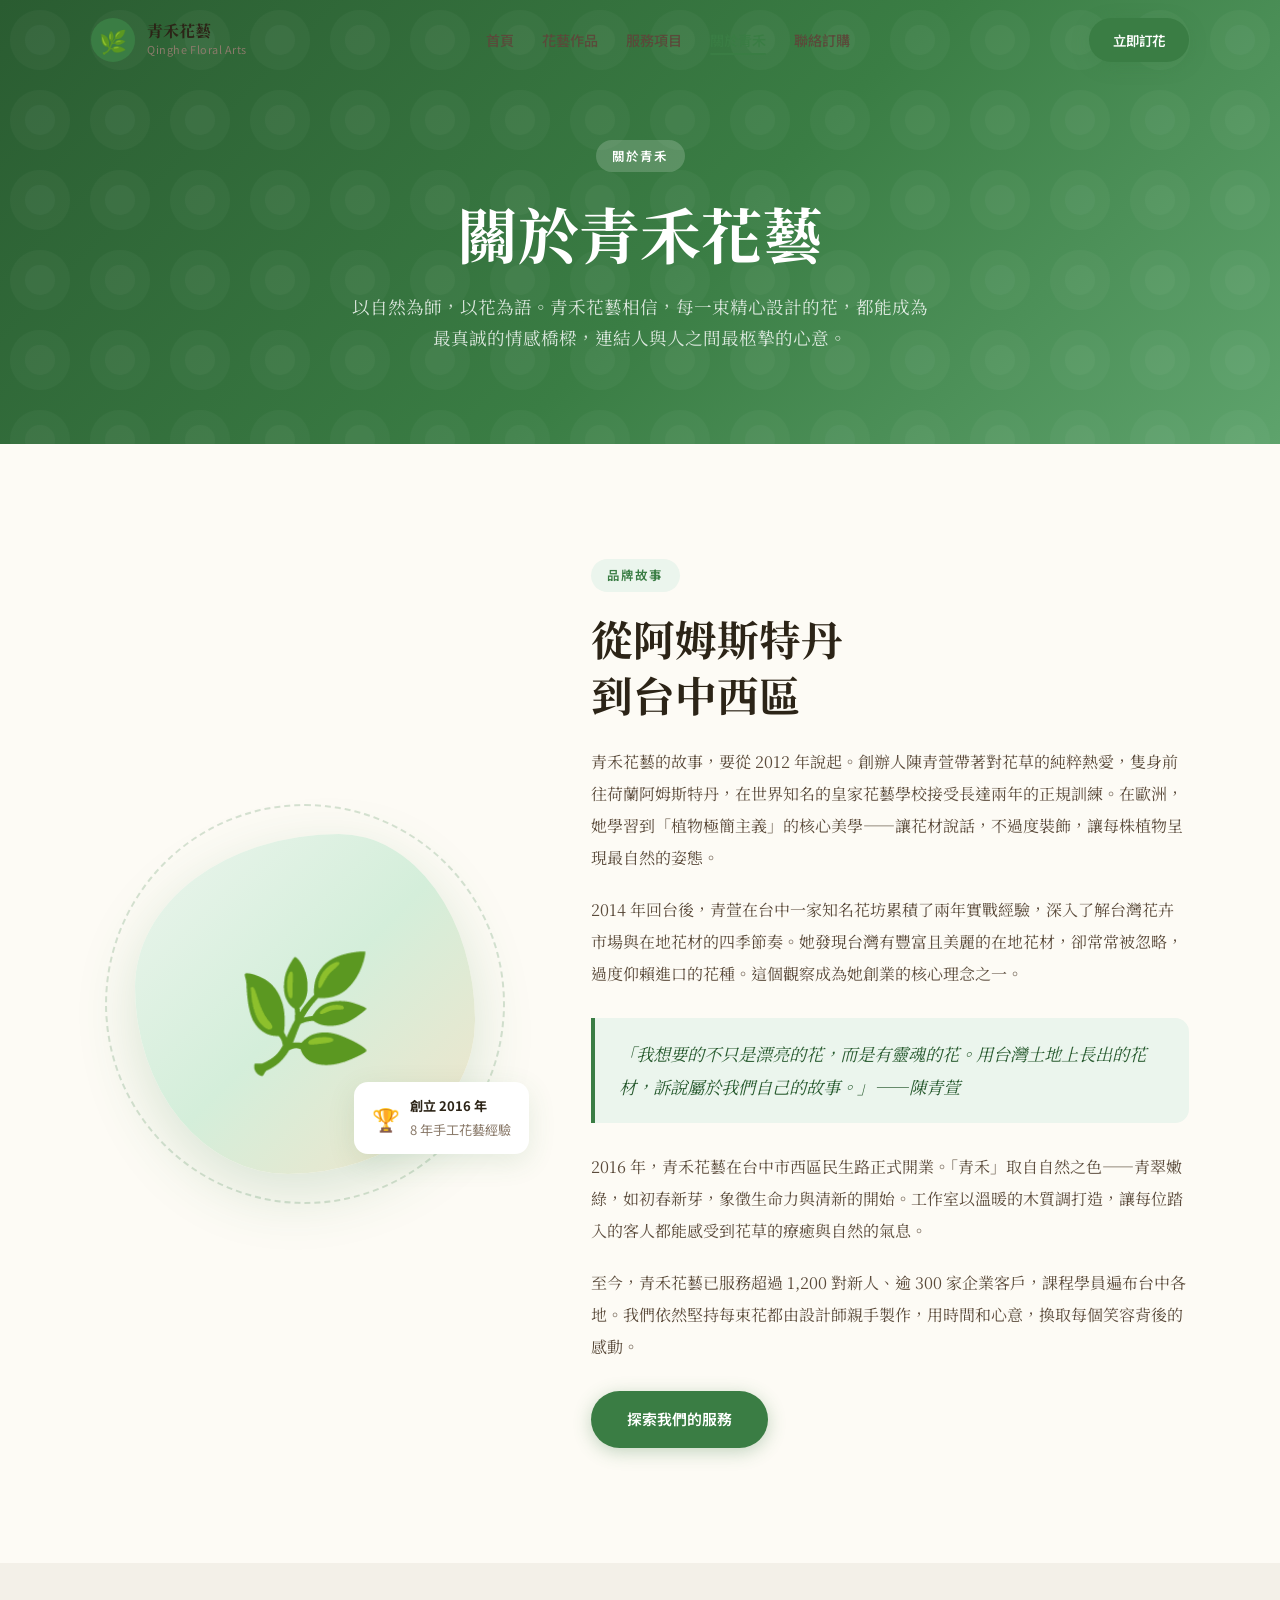
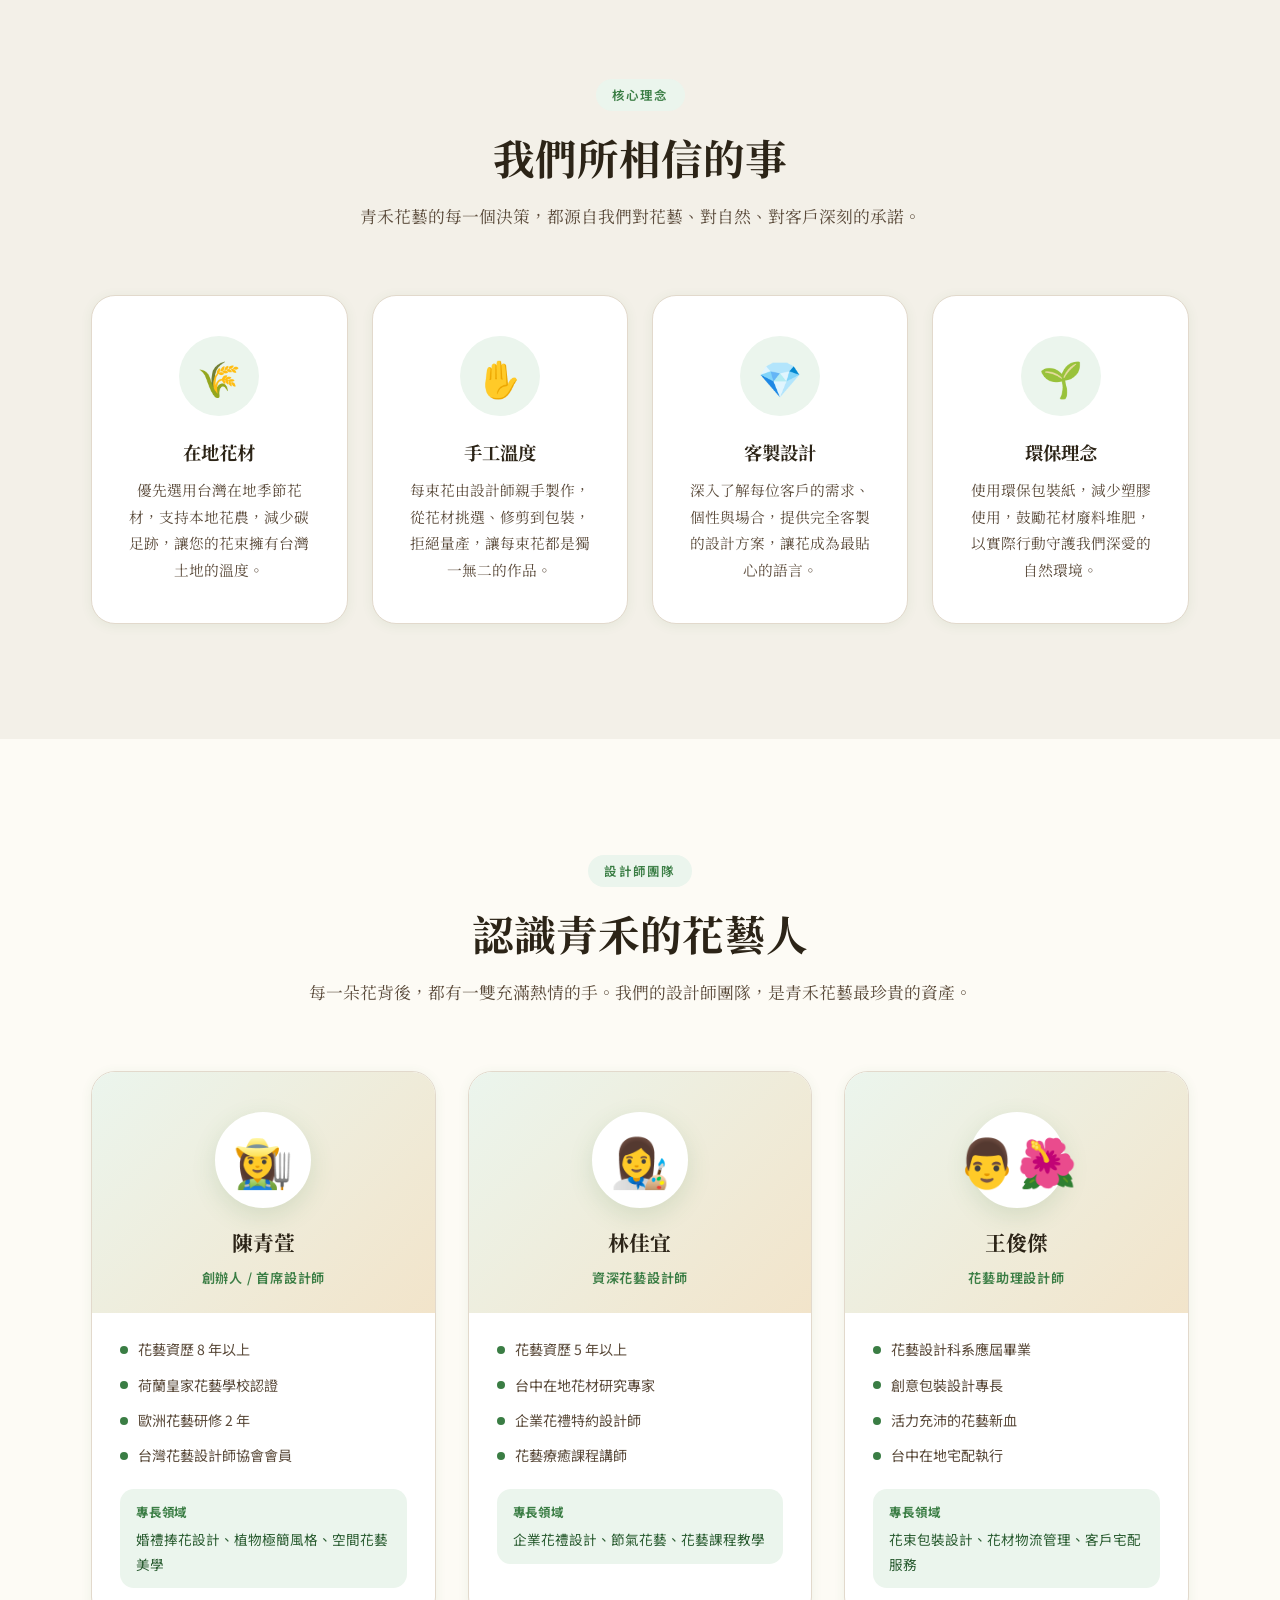
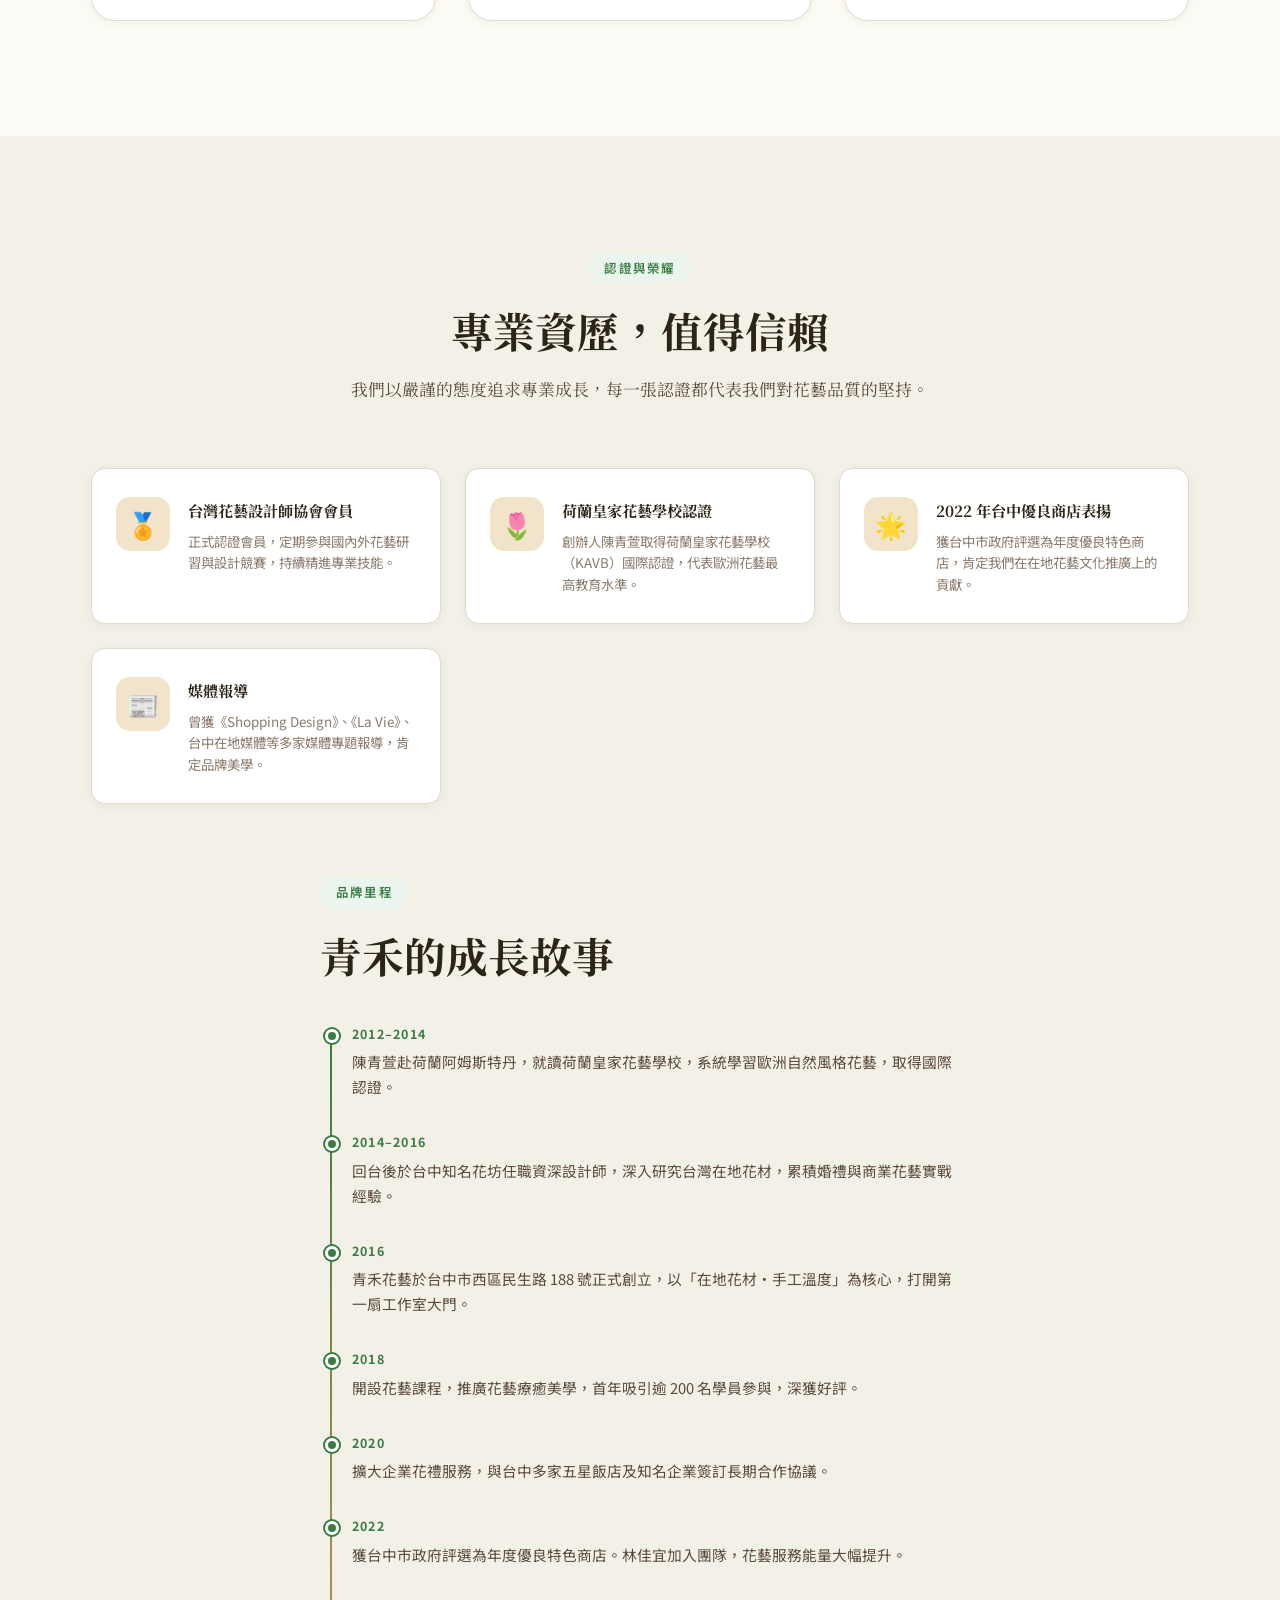
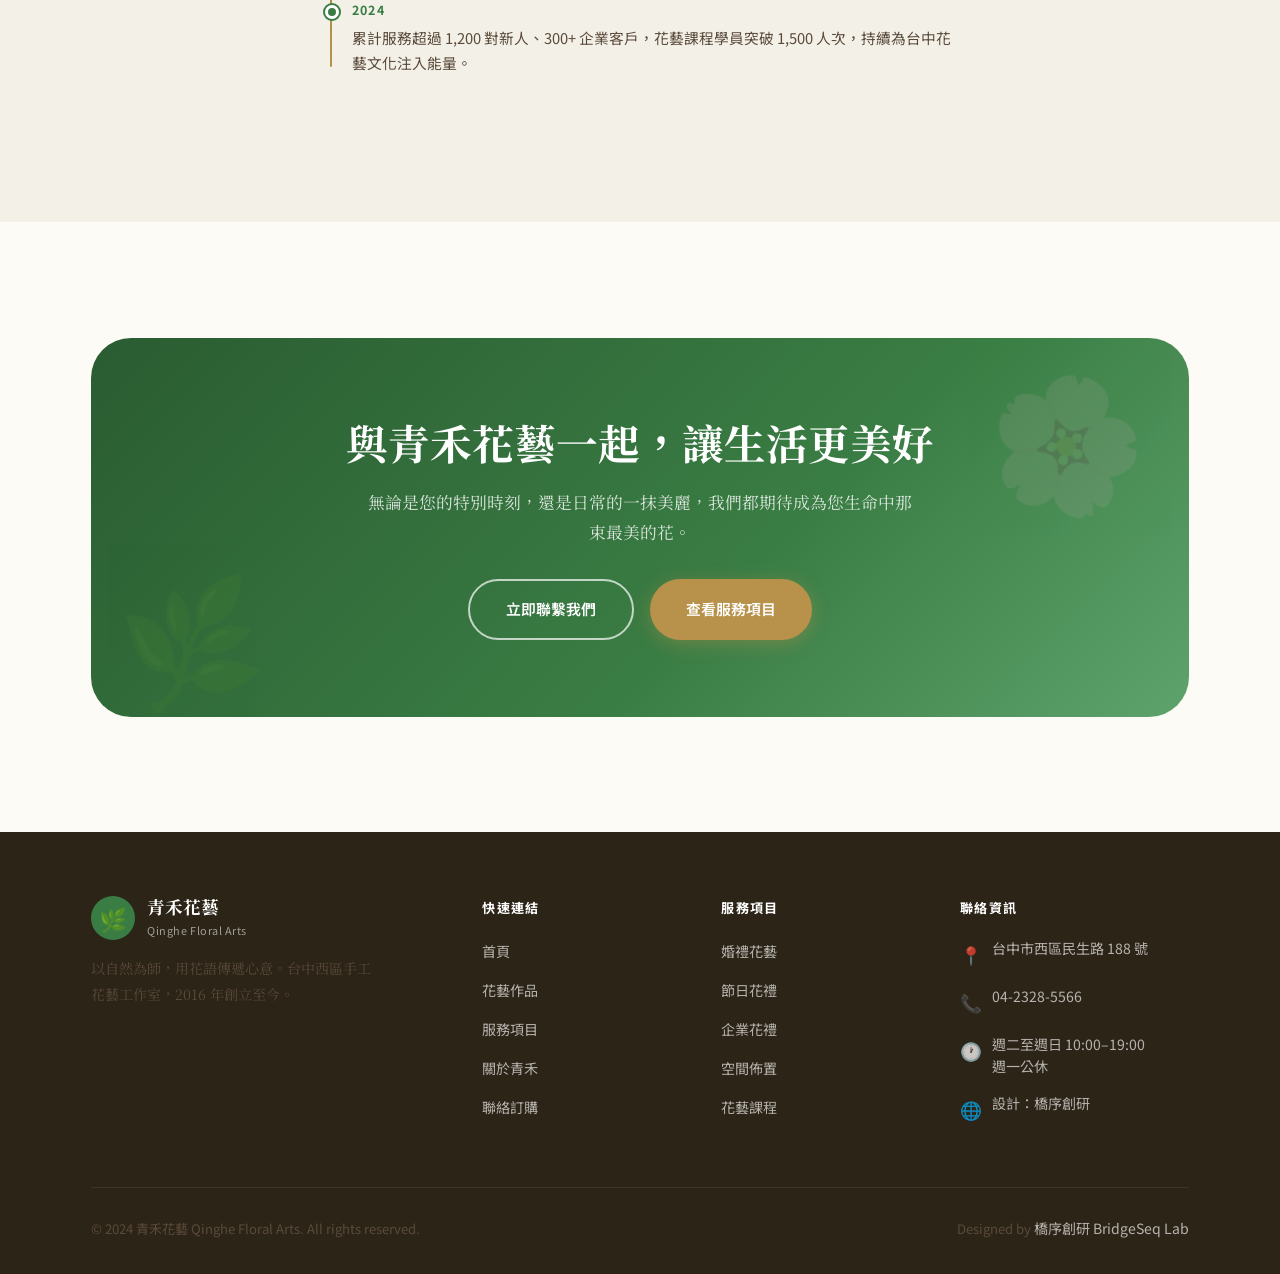
==== about.html @ bf38c992 "Add qinghe-florist website (9 files)" ====
<!DOCTYPE html>
<html lang="zh-TW">
<head>
<meta charset="UTF-8">
<meta name="viewport" content="width=device-width, initial-scale=1.0">
<title>關於青禾花藝 — 陳青萱創辦人・台中西區手工花藝工作室</title>
<meta name="description" content="青禾花藝由陳青萱於 2016 年創立，歐洲花藝訓練背景，以「植物極簡主義」為核心理念，用台灣在地花材手工打造每束獨特花藝。了解我們的品牌故事、設計師團隊與創作理念。">
<meta name="keywords" content="青禾花藝品牌故事,陳青萱花藝師,台中花藝工作室,手工花藝,植物極簡,台中花藝課程">
<meta property="og:title" content="關於青禾花藝 — 品牌故事與創作理念">
<meta property="og:description" content="青禾花藝 2016 年創立，歐洲花藝訓練背景，以在地花材打造自然療癒美學。">
<meta property="og:type" content="website">
<meta property="og:url" content="https://izzo24.github.io/qinghe-florist/about.html">
<link rel="canonical" href="https://izzo24.github.io/qinghe-florist/about.html">
<link rel="preconnect" href="https://fonts.googleapis.com">
<link rel="preconnect" href="https://fonts.gstatic.com" crossorigin>
<link href="https://fonts.googleapis.com/css2?family=Noto+Serif+TC:wght@400;700&family=Noto+Sans+TC:wght@400;500;600;700&display=swap" rel="stylesheet">
<link rel="stylesheet" href="css/style.css">
<script type="application/ld+json">
{
  "@context": "https://schema.org",
  "@type": "LocalBusiness",
  "name": "青禾花藝",
  "alternateName": "Qinghe Floral Arts",
  "description": "台中西區手工花藝工作室，專注婚禮花藝、節日花禮、企業花禮與花藝課程。",
  "url": "https://izzo24.github.io/qinghe-florist/",
  "telephone": "04-2328-5566",
  "foundingDate": "2016",
  "founder": {
    "@type": "Person",
    "name": "陳青萱",
    "jobTitle": "創辦人 / 首席設計師"
  },
  "address": {
    "@type": "PostalAddress",
    "streetAddress": "民生路 188 號",
    "addressLocality": "台中市西區",
    "addressCountry": "TW"
  },
  "openingHours": "Tu-Su 10:00-19:00",
  "image": "https://izzo24.github.io/qinghe-florist/og-image.jpg"
}
</script>
<style>
/* —— About page styles —— */

/* Brand Story */
.story-section {
  background: var(--cream);
}
.story-layout {
  display: grid;
  grid-template-columns: 1fr 1.4fr;
  gap: 72px;
  align-items: center;
}
.story-visual {
  display: flex;
  align-items: center;
  justify-content: center;
  position: relative;
}
.story-blob {
  width: 340px;
  height: 340px;
  background: linear-gradient(135deg, var(--primary-pale) 0%, #d4eeda 50%, var(--gold-light) 100%);
  border-radius: 60% 40% 55% 45% / 45% 55% 45% 55%;
  display: flex;
  align-items: center;
  justify-content: center;
  font-size: 7rem;
  animation: morphBlob 8s ease-in-out infinite;
  position: relative;
  z-index: 1;
  box-shadow: 0 20px 60px rgba(58, 125, 68, 0.18);
}
@keyframes morphBlob {
  0%, 100% { border-radius: 60% 40% 55% 45% / 45% 55% 45% 55%; }
  25% { border-radius: 45% 55% 40% 60% / 55% 45% 55% 45%; }
  50% { border-radius: 55% 45% 60% 40% / 40% 60% 40% 60%; }
  75% { border-radius: 40% 60% 45% 55% / 60% 40% 60% 40%; }
}
.story-deco-ring {
  position: absolute;
  width: 400px;
  height: 400px;
  border-radius: 50%;
  border: 2px dashed rgba(58,125,68,0.2);
  animation: rotateSlow 20s linear infinite;
}
@keyframes rotateSlow {
  from { transform: rotate(0deg); }
  to { transform: rotate(360deg); }
}
.story-badge {
  position: absolute;
  bottom: 20px;
  right: -10px;
  background: white;
  border-radius: var(--radius);
  padding: 12px 18px;
  box-shadow: var(--shadow-md);
  display: flex;
  align-items: center;
  gap: 10px;
  z-index: 2;
}
.story-badge-icon { font-size: 1.4rem; }
.story-badge-text { font-size: 0.82rem; font-family: 'Noto Sans TC', sans-serif; }
.story-badge-label { font-weight: 700; color: var(--text); display: block; }
.story-badge-sub { color: var(--text-light); }

.story-text h2 { margin-bottom: 24px; }
.story-text p {
  margin-bottom: 20px;
  font-size: 1rem;
  line-height: 2;
  color: var(--text-mid);
}
.story-highlight {
  background: var(--primary-pale);
  border-left: 4px solid var(--primary);
  border-radius: 0 var(--radius) var(--radius) 0;
  padding: 20px 24px;
  margin: 28px 0;
  font-style: italic;
  font-size: 1.08rem;
  color: var(--primary-dark);
  font-family: 'Noto Serif TC', serif;
  line-height: 1.9;
}

/* Values */
.values-section { background: var(--bg-alt); }
.value-card {
  background: white;
  border-radius: var(--radius-lg);
  padding: 40px 32px;
  box-shadow: var(--shadow-sm);
  border: 1px solid var(--border);
  text-align: center;
  transition: var(--transition);
}
.value-card:hover {
  transform: translateY(-8px);
  box-shadow: var(--shadow-lg);
}
.value-icon {
  width: 80px; height: 80px;
  border-radius: 50%;
  background: var(--primary-pale);
  display: flex; align-items: center; justify-content: center;
  font-size: 2.2rem;
  margin: 0 auto 24px;
  transition: var(--transition);
}
.value-card:hover .value-icon { background: var(--primary); transform: scale(1.1) rotate(-8deg); }
.value-card h3 { margin-bottom: 12px; font-size: 1.15rem; }
.value-card p { font-size: 0.92rem; line-height: 1.8; }

/* Team */
.team-section { background: var(--cream); }
.team-grid {
  display: grid;
  grid-template-columns: repeat(auto-fit, minmax(280px, 1fr));
  gap: 32px;
}
.team-card {
  background: white;
  border-radius: var(--radius-lg);
  overflow: hidden;
  box-shadow: var(--shadow-sm);
  border: 1px solid var(--border);
  transition: var(--transition);
}
.team-card:hover { transform: translateY(-8px); box-shadow: var(--shadow-lg); }
.team-card-header {
  padding: 40px 32px 24px;
  text-align: center;
  background: linear-gradient(135deg, var(--primary-pale) 0%, var(--gold-light) 100%);
  position: relative;
}
.team-avatar {
  width: 96px; height: 96px;
  border-radius: 50%;
  background: white;
  display: flex; align-items: center; justify-content: center;
  font-size: 3rem;
  margin: 0 auto 16px;
  box-shadow: 0 8px 24px rgba(58,125,68,0.15);
  border: 4px solid white;
}
.team-name {
  font-size: 1.3rem;
  font-weight: 700;
  color: var(--text);
  margin-bottom: 4px;
  font-family: 'Noto Serif TC', serif;
}
.team-title {
  font-size: 0.82rem;
  color: var(--primary);
  font-weight: 600;
  letter-spacing: 0.06em;
  font-family: 'Noto Sans TC', sans-serif;
}
.team-card-body { padding: 24px 28px 32px; }
.team-stat-list {
  display: flex;
  flex-direction: column;
  gap: 10px;
  margin-bottom: 20px;
}
.team-stat {
  display: flex;
  align-items: center;
  gap: 10px;
  font-size: 0.88rem;
  color: var(--text-mid);
  font-family: 'Noto Sans TC', sans-serif;
}
.team-stat-dot {
  width: 8px; height: 8px;
  border-radius: 50%;
  background: var(--primary);
  flex-shrink: 0;
}
.team-specialty {
  background: var(--primary-pale);
  border-radius: var(--radius);
  padding: 12px 16px;
  font-size: 0.85rem;
  color: var(--primary-dark);
  font-family: 'Noto Sans TC', sans-serif;
}
.team-specialty strong { display: block; margin-bottom: 4px; color: var(--primary); font-size: 0.78rem; letter-spacing: 0.06em; }

/* Certifications */
.cert-section { background: var(--bg-alt); }
.cert-grid {
  display: grid;
  grid-template-columns: repeat(auto-fit, minmax(260px, 1fr));
  gap: 24px;
}
.cert-card {
  background: white;
  border-radius: var(--radius);
  padding: 28px 24px;
  display: flex;
  gap: 18px;
  align-items: flex-start;
  box-shadow: var(--shadow-sm);
  border: 1px solid var(--border);
  transition: var(--transition);
}
.cert-card:hover { transform: translateY(-4px); box-shadow: var(--shadow-md); border-color: var(--primary); }
.cert-icon {
  width: 54px; height: 54px;
  border-radius: var(--radius);
  background: var(--gold-light);
  display: flex; align-items: center; justify-content: center;
  font-size: 1.6rem;
  flex-shrink: 0;
}
.cert-title { font-weight: 700; font-size: 0.95rem; color: var(--text); margin-bottom: 6px; }
.cert-desc { font-size: 0.84rem; color: var(--text-light); font-family: 'Noto Sans TC', sans-serif; line-height: 1.6; }

/* Timeline */
.timeline { position: relative; padding-left: 32px; }
.timeline::before {
  content: '';
  position: absolute;
  left: 10px; top: 8px; bottom: 8px;
  width: 2px;
  background: linear-gradient(to bottom, var(--primary), var(--gold));
  border-radius: 2px;
}
.timeline-item {
  position: relative;
  margin-bottom: 32px;
}
.timeline-dot {
  position: absolute;
  left: -27px; top: 6px;
  width: 14px; height: 14px;
  border-radius: 50%;
  background: var(--primary);
  border: 3px solid white;
  box-shadow: 0 0 0 2px var(--primary);
}
.timeline-year {
  font-size: 0.78rem;
  font-weight: 700;
  color: var(--primary);
  letter-spacing: 0.1em;
  font-family: 'Noto Sans TC', sans-serif;
  margin-bottom: 4px;
}
.timeline-text {
  font-size: 0.92rem;
  color: var(--text-mid);
  font-family: 'Noto Sans TC', sans-serif;
  line-height: 1.7;
}

@media (max-width: 900px) {
  .story-layout { grid-template-columns: 1fr; gap: 48px; }
  .story-visual { margin-bottom: 0; }
  .story-blob { width: 260px; height: 260px; font-size: 5.5rem; }
  .story-deco-ring { width: 310px; height: 310px; }
}
</style>
</head>
<body>

<!-- Page Loader -->
<div class="page-loader">
  <div class="loader-flower">🌸</div>
  <div class="loader-text">載入中</div>
</div>

<!-- Navigation -->
<nav class="site-nav">
  <div class="container">
    <div class="nav-inner">
      <a href="index.html" class="nav-logo">
        <div class="nav-logo-icon">🌿</div>
        <div class="nav-logo-text">
          <span class="nav-logo-name">青禾花藝</span>
          <span class="nav-logo-sub">Qinghe Floral Arts</span>
        </div>
      </a>
      <ul class="nav-links">
        <li><a href="index.html" class="nav-link">首頁</a></li>
        <li><a href="products.html" class="nav-link">花藝作品</a></li>
        <li><a href="services.html" class="nav-link">服務項目</a></li>
        <li><a href="about.html" class="nav-link active">關於青禾</a></li>
        <li><a href="contact.html" class="nav-link">聯絡訂購</a></li>
      </ul>
      <a href="contact.html" class="btn btn-primary nav-cta">立即訂花</a>
      <button class="nav-hamburger" aria-label="開啟選單"><span></span><span></span><span></span></button>
    </div>
  </div>
</nav>

<!-- Mobile Nav -->
<nav class="nav-mobile">
  <button class="nav-mobile-close">✕</button>
  <a href="index.html" class="nav-link">首頁</a>
  <a href="products.html" class="nav-link">花藝作品</a>
  <a href="services.html" class="nav-link">服務項目</a>
  <a href="about.html" class="nav-link active">關於青禾</a>
  <a href="contact.html" class="nav-link">聯絡訂購</a>
  <a href="contact.html" class="btn btn-primary">立即訂花</a>
</nav>

<!-- Page Hero -->
<section class="page-hero">
  <div class="container">
    <div class="page-hero-content reveal">
      <div class="eyebrow">關於青禾</div>
      <h1>關於青禾花藝</h1>
      <p>以自然為師，以花為語。青禾花藝相信，每一束精心設計的花，都能成為最真誠的情感橋樑，連結人與人之間最柩摯的心意。</p>
    </div>
  </div>
</section>

<!-- Brand Story -->
<section class="story-section">
  <div class="container">
    <div class="story-layout">
      <div class="story-visual reveal">
        <div class="story-deco-ring"></div>
        <div class="story-blob">🌿</div>
        <div class="story-badge">
          <div class="story-badge-icon">🏆</div>
          <div class="story-badge-text">
            <span class="story-badge-label">創立 2016 年</span>
            <span class="story-badge-sub">8 年手工花藝經驗</span>
          </div>
        </div>
      </div>
      <div class="story-text reveal reveal-delay-1">
        <div class="eyebrow">品牌故事</div>
        <h2>從阿姆斯特丹<br>到台中西區</h2>
        <p>青禾花藝的故事，要從 2012 年說起。創辦人陳青萱帶著對花草的純粹熱愛，隻身前往荷蘭阿姆斯特丹，在世界知名的皇家花藝學校接受長達兩年的正規訓練。在歐洲，她學習到「植物極簡主義」的核心美學——讓花材說話，不過度裝飾，讓每株植物呈現最自然的姿態。</p>
        <p>2014 年回台後，青萱在台中一家知名花坊累積了兩年實戰經驗，深入了解台灣花卉市場與在地花材的四季節奏。她發現台灣有豐富且美麗的在地花材，卻常常被忽略，過度仰賴進口的花種。這個觀察成為她創業的核心理念之一。</p>
        <div class="story-highlight">「我想要的不只是漂亮的花，而是有靈魂的花。用台灣土地上長出的花材，訴說屬於我們自己的故事。」——陳青萱</div>
        <p>2016 年，青禾花藝在台中市西區民生路正式開業。「青禾」取自自然之色——青翠嫩綠，如初春新芽，象徵生命力與清新的開始。工作室以溫暖的木質調打造，讓每位踏入的客人都能感受到花草的療癒與自然的氣息。</p>
        <p>至今，青禾花藝已服務超過 1,200 對新人、逾 300 家企業客戶，課程學員遍布台中各地。我們依然堅持每束花都由設計師親手製作，用時間和心意，換取每個笑容背後的感動。</p>
        <div style="margin-top:28px;">
          <a href="services.html" class="btn btn-primary">探索我們的服務</a>
        </div>
      </div>
    </div>
  </div>
</section>

<!-- Values -->
<section class="values-section">
  <div class="container">
    <div class="section-heading reveal">
      <div class="eyebrow">核心理念</div>
      <h2>我們所相信的事</h2>
      <p>青禾花藝的每一個決策，都源自我們對花藝、對自然、對客戶深刻的承諾。</p>
    </div>
    <div class="grid-4">
      <div class="value-card reveal">
        <div class="value-icon">🌾</div>
        <h3>在地花材</h3>
        <p>優先選用台灣在地季節花材，支持本地花農，減少碳足跡，讓您的花束擁有台灣土地的溫度。</p>
      </div>
      <div class="value-card reveal reveal-delay-1">
        <div class="value-icon">✋</div>
        <h3>手工溫度</h3>
        <p>每束花由設計師親手製作，從花材挑選、修剪到包裝，拒絕量產，讓每束花都是獨一無二的作品。</p>
      </div>
      <div class="value-card reveal reveal-delay-2">
        <div class="value-icon">💎</div>
        <h3>客製設計</h3>
        <p>深入了解每位客戶的需求、個性與場合，提供完全客製的設計方案，讓花成為最貼心的語言。</p>
      </div>
      <div class="value-card reveal reveal-delay-3">
        <div class="value-icon">🌱</div>
        <h3>環保理念</h3>
        <p>使用環保包裝紙，減少塑膠使用，鼓勵花材廢料堆肥，以實際行動守護我們深愛的自然環境。</p>
      </div>
    </div>
  </div>
</section>

<!-- Team -->
<section class="team-section">
  <div class="container">
    <div class="section-heading reveal">
      <div class="eyebrow">設計師團隊</div>
      <h2>認識青禾的花藝人</h2>
      <p>每一朵花背後，都有一雙充滿熱情的手。我們的設計師團隊，是青禾花藝最珍貴的資產。</p>
    </div>
    <div class="team-grid">
      <div class="team-card reveal">
        <div class="team-card-header">
          <div class="team-avatar">👩‍🌾</div>
          <div class="team-name">陳青萱</div>
          <div class="team-title">創辦人 / 首席設計師</div>
        </div>
        <div class="team-card-body">
          <div class="team-stat-list">
            <div class="team-stat"><div class="team-stat-dot"></div><span>花藝資歷 8 年以上</span></div>
            <div class="team-stat"><div class="team-stat-dot"></div><span>荷蘭皇家花藝學校認證</span></div>
            <div class="team-stat"><div class="team-stat-dot"></div><span>歐洲花藝研修 2 年</span></div>
            <div class="team-stat"><div class="team-stat-dot"></div><span>台灣花藝設計師協會會員</span></div>
          </div>
          <div class="team-specialty">
            <strong>專長領域</strong>
            婚禮捧花設計、植物極簡風格、空間花藝美學
          </div>
        </div>
      </div>
      <div class="team-card reveal reveal-delay-1">
        <div class="team-card-header">
          <div class="team-avatar">👩‍🎨</div>
          <div class="team-name">林佳宜</div>
          <div class="team-title">資深花藝設計師</div>
        </div>
        <div class="team-card-body">
          <div class="team-stat-list">
            <div class="team-stat"><div class="team-stat-dot"></div><span>花藝資歷 5 年以上</span></div>
            <div class="team-stat"><div class="team-stat-dot"></div><span>台中在地花材研究專家</span></div>
            <div class="team-stat"><div class="team-stat-dot"></div><span>企業花禮特約設計師</span></div>
            <div class="team-stat"><div class="team-stat-dot"></div><span>花藝療癒課程講師</span></div>
          </div>
          <div class="team-specialty">
            <strong>專長領域</strong>
            企業花禮設計、節氣花藝、花藝課程教學
          </div>
        </div>
      </div>
      <div class="team-card reveal reveal-delay-2">
        <div class="team-card-header">
          <div class="team-avatar">👨‍🌺</div>
          <div class="team-name">王俊傑</div>
          <div class="team-title">花藝助理設計師</div>
        </div>
        <div class="team-card-body">
          <div class="team-stat-list">
            <div class="team-stat"><div class="team-stat-dot"></div><span>花藝設計科系應屆畢業</span></div>
            <div class="team-stat"><div class="team-stat-dot"></div><span>創意包裝設計專長</span></div>
            <div class="team-stat"><div class="team-stat-dot"></div><span>活力充沛的花藝新血</span></div>
            <div class="team-stat"><div class="team-stat-dot"></div><span>台中在地宅配執行</span></div>
          </div>
          <div class="team-specialty">
            <strong>專長領域</strong>
            花束包裝設計、花材物流管理、客戶宅配服務
          </div>
        </div>
      </div>
    </div>
  </div>
</section>

<!-- Certifications & Timeline -->
<section class="cert-section">
  <div class="container">
    <div class="section-heading reveal">
      <div class="eyebrow">認證與榮耀</div>
      <h2>專業資歷，值得信賴</h2>
      <p>我們以嚴謹的態度追求專業成長，每一張認證都代表我們對花藝品質的堅持。</p>
    </div>

    <div class="cert-grid" style="margin-bottom: 72px;">
      <div class="cert-card reveal">
        <div class="cert-icon">🏅</div>
        <div>
          <div class="cert-title">台灣花藝設計師協會會員</div>
          <div class="cert-desc">正式認證會員，定期參與國內外花藝研習與設計競賽，持續精進專業技能。</div>
        </div>
      </div>
      <div class="cert-card reveal reveal-delay-1">
        <div class="cert-icon">🌷</div>
        <div>
          <div class="cert-title">荷蘭皇家花藝學校認證</div>
          <div class="cert-desc">創辦人陳青萱取得荷蘭皇家花藝學校（KAVB）國際認證，代表歐洲花藝最高教育水準。</div>
        </div>
      </div>
      <div class="cert-card reveal reveal-delay-2">
        <div class="cert-icon">🌟</div>
        <div>
          <div class="cert-title">2022 年台中優良商店表揚</div>
          <div class="cert-desc">獲台中市政府評選為年度優良特色商店，肯定我們在在地花藝文化推廣上的貢獻。</div>
        </div>
      </div>
      <div class="cert-card reveal reveal-delay-3">
        <div class="cert-icon">📰</div>
        <div>
          <div class="cert-title">媒體報導</div>
          <div class="cert-desc">曾獲《Shopping Design》、《La Vie》、台中在地媒體等多家媒體專題報導，肯定品牌美學。</div>
        </div>
      </div>
    </div>

    <!-- Timeline -->
    <div style="max-width: 640px; margin: 0 auto;">
      <div class="section-heading reveal" style="margin-bottom: 40px; text-align: left; max-width: none;">
        <div class="eyebrow">品牌里程</div>
        <h2>青禾的成長故事</h2>
      </div>
      <div class="timeline reveal">
        <div class="timeline-item">
          <div class="timeline-dot"></div>
          <div class="timeline-year">2012–2014</div>
          <div class="timeline-text">陳青萱赴荷蘭阿姆斯特丹，就讀荷蘭皇家花藝學校，系統學習歐洲自然風格花藝，取得國際認證。</div>
        </div>
        <div class="timeline-item">
          <div class="timeline-dot"></div>
          <div class="timeline-year">2014–2016</div>
          <div class="timeline-text">回台後於台中知名花坊任職資深設計師，深入研究台灣在地花材，累積婚禮與商業花藝實戰經驗。</div>
        </div>
        <div class="timeline-item">
          <div class="timeline-dot"></div>
          <div class="timeline-year">2016</div>
          <div class="timeline-text">青禾花藝於台中市西區民生路 188 號正式創立，以「在地花材・手工溫度」為核心，打開第一扇工作室大門。</div>
        </div>
        <div class="timeline-item">
          <div class="timeline-dot"></div>
          <div class="timeline-year">2018</div>
          <div class="timeline-text">開設花藝課程，推廣花藝療癒美學，首年吸引逾 200 名學員參與，深獲好評。</div>
        </div>
        <div class="timeline-item">
          <div class="timeline-dot"></div>
          <div class="timeline-year">2020</div>
          <div class="timeline-text">擴大企業花禮服務，與台中多家五星飯店及知名企業簽訂長期合作協議。</div>
        </div>
        <div class="timeline-item">
          <div class="timeline-dot"></div>
          <div class="timeline-year">2022</div>
          <div class="timeline-text">獲台中市政府評選為年度優良特色商店。林佳宜加入團隊，花藝服務能量大幅提升。</div>
        </div>
        <div class="timeline-item">
          <div class="timeline-dot"></div>
          <div class="timeline-year">2024</div>
          <div class="timeline-text">累計服務超過 1,200 對新人、300+ 企業客戶，花藝課程學員突破 1,500 人次，持續為台中花藝文化注入能量。</div>
        </div>
      </div>
    </div>
  </div>
</section>

<!-- CTA Banner -->
<section style="padding: clamp(72px, 9vw, 130px) 0; background: var(--cream);">
  <div class="container">
    <div class="cta-banner reveal">
      <h2>與青禾花藝一起，讓生活更美好</h2>
      <p>無論是您的特別時刻，還是日常的一抹美麗，我們都期待成為您生命中那束最美的花。</p>
      <div class="cta-actions">
        <a href="contact.html" class="btn btn-outline-white">立即聯繫我們</a>
        <a href="services.html" class="btn btn-primary" style="background:var(--gold);box-shadow:0 4px 18px rgba(184,146,74,0.4);">查看服務項目</a>
      </div>
    </div>
  </div>
</section>

<!-- Footer -->
<footer class="site-footer">
  <div class="container">
    <div class="footer-grid">
      <div class="footer-brand">
        <div class="nav-logo" style="margin-bottom: 16px;">
          <div class="nav-logo-icon">🌿</div>
          <div class="nav-logo-text">
            <span class="nav-logo-name">青禾花藝</span>
            <span class="nav-logo-sub">Qinghe Floral Arts</span>
          </div>
        </div>
        <p>以自然為師，用花語傳遞心意。台中西區手工花藝工作室，2016 年創立至今。</p>
      </div>
      <div>
        <div class="footer-heading">快速連結</div>
        <ul class="footer-links">
          <li><a href="index.html" class="footer-link">首頁</a></li>
          <li><a href="products.html" class="footer-link">花藝作品</a></li>
          <li><a href="services.html" class="footer-link">服務項目</a></li>
          <li><a href="about.html" class="footer-link">關於青禾</a></li>
          <li><a href="contact.html" class="footer-link">聯絡訂購</a></li>
        </ul>
      </div>
      <div>
        <div class="footer-heading">服務項目</div>
        <ul class="footer-links">
          <li><a href="services.html" class="footer-link">婚禮花藝</a></li>
          <li><a href="services.html" class="footer-link">節日花禮</a></li>
          <li><a href="services.html" class="footer-link">企業花禮</a></li>
          <li><a href="services.html" class="footer-link">空間佈置</a></li>
          <li><a href="services.html" class="footer-link">花藝課程</a></li>
        </ul>
      </div>
      <div>
        <div class="footer-heading">聯絡資訊</div>
        <div class="footer-contact-item"><div class="footer-contact-icon">📍</div><div class="footer-contact-text">台中市西區民生路 188 號</div></div>
        <div class="footer-contact-item"><div class="footer-contact-icon">📞</div><div class="footer-contact-text">04-2328-5566</div></div>
        <div class="footer-contact-item"><div class="footer-contact-icon">🕐</div><div class="footer-contact-text">週二至週日 10:00–19:00<br>週一公休</div></div>
        <div class="footer-contact-item"><div class="footer-contact-icon">🌐</div><div class="footer-contact-text"><a href="https://bridgeseqlab.com" class="footer-link" target="_blank" rel="noopener">設計：橋序創研</a></div></div>
      </div>
    </div>
    <div class="footer-bottom">
      <p>© 2024 青禾花藝 Qinghe Floral Arts. All rights reserved.</p>
      <p>Designed by <a href="https://bridgeseqlab.com" class="footer-link" target="_blank" rel="noopener">橋序創研 BridgeSeq Lab</a></p>
    </div>
  </div>
</footer>

<button class="back-to-top" id="back-to-top" aria-label="回到頂部">↑</button>
<script src="js/main.js"></script>
</body>
</html>
---- css/style.css ----
/* ===================================================
   青禾花藝 — Global Stylesheet
   =================================================== */

:root {
  --primary: #3A7D44;
  --primary-light: #5EA36C;
  --primary-pale: #EBF5ED;
  --primary-dark: #2A5C31;
  --rose: #C4848E;
  --rose-light: #D4A4AC;
  --rose-pale: #F9ECEE;
  --gold: #B8924A;
  --gold-light: #F2E4CA;
  --cream: #FDFBF5;
  --bg: #FAFAF3;
  --bg-alt: #F3F0E8;
  --text: #2C2417;
  --text-mid: #5A4A3A;
  --text-light: #8A7A6A;
  --border: #E2D9CC;
  --shadow-sm: 0 2px 12px rgba(58, 125, 68, 0.08);
  --shadow-md: 0 8px 28px rgba(58, 125, 68, 0.12);
  --shadow-lg: 0 24px 64px rgba(58, 125, 68, 0.15);
  --radius: 14px;
  --radius-lg: 24px;
  --radius-xl: 40px;
  --transition: 0.35s cubic-bezier(0.4, 0, 0.2, 1);
}

*, *::before, *::after { box-sizing: border-box; margin: 0; padding: 0; }
html { scroll-behavior: smooth; font-size: 16px; }
body {
  font-family: 'Noto Serif TC', 'Noto Sans TC', Georgia, serif;
  background: var(--bg);
  color: var(--text);
  line-height: 1.8;
  overflow-x: hidden;
}
img { max-width: 100%; height: auto; display: block; }
a { text-decoration: none; color: inherit; }
ul { list-style: none; }
button { cursor: pointer; border: none; background: none; font: inherit; }

/* —— Typography —— */
h1, h2, h3, h4 { line-height: 1.35; font-weight: 700; font-family: 'Noto Serif TC', Georgia, serif; }
h1 { font-size: clamp(2.2rem, 5.5vw, 3.8rem); }
h2 { font-size: clamp(1.6rem, 3.5vw, 2.6rem); }
h3 { font-size: clamp(1.1rem, 2.5vw, 1.5rem); }
p { color: var(--text-mid); }

.eyebrow {
  display: inline-block;
  font-size: 0.78rem;
  font-weight: 600;
  letter-spacing: 0.18em;
  text-transform: uppercase;
  color: var(--primary);
  background: var(--primary-pale);
  padding: 5px 16px;
  border-radius: 999px;
  margin-bottom: 18px;
  font-family: 'Noto Sans TC', sans-serif;
}

/* —— Layout —— */
.container { max-width: 1200px; margin: 0 auto; padding: 0 clamp(18px, 4vw, 52px); }
section { padding: clamp(72px, 9vw, 130px) 0; }

/* —— Buttons —— */
.btn {
  display: inline-flex;
  align-items: center;
  gap: 10px;
  padding: 15px 36px;
  border-radius: 999px;
  font-size: 0.93rem;
  font-weight: 600;
  transition: var(--transition);
  font-family: 'Noto Sans TC', sans-serif;
}
.btn-primary {
  background: var(--primary);
  color: #fff;
  box-shadow: 0 4px 18px rgba(58, 125, 68, 0.3);
}
.btn-primary:hover {
  background: var(--primary-light);
  transform: translateY(-3px);
  box-shadow: 0 10px 28px rgba(58, 125, 68, 0.4);
}
.btn-secondary {
  background: transparent;
  color: var(--primary);
  border: 2px solid var(--primary);
}
.btn-secondary:hover {
  background: var(--primary-pale);
  transform: translateY(-3px);
}
.btn-rose {
  background: var(--rose);
  color: #fff;
  box-shadow: 0 4px 18px rgba(196, 132, 142, 0.3);
}
.btn-rose:hover {
  background: var(--rose-light);
  transform: translateY(-3px);
  box-shadow: 0 10px 28px rgba(196, 132, 142, 0.4);
}
.btn-outline-white {
  background: transparent;
  color: #fff;
  border: 2px solid rgba(255,255,255,0.7);
}
.btn-outline-white:hover {
  background: rgba(255,255,255,0.15);
  transform: translateY(-3px);
}

/* —— Navigation —— */
.site-nav {
  position: fixed;
  top: 0; left: 0; right: 0;
  z-index: 1000;
  padding: 18px 0;
  transition: var(--transition);
}
.site-nav.scrolled {
  background: rgba(253, 251, 245, 0.96);
  backdrop-filter: blur(20px);
  -webkit-backdrop-filter: blur(20px);
  box-shadow: 0 1px 28px rgba(58, 125, 68, 0.1);
  padding: 12px 0;
}
.nav-inner {
  display: flex;
  align-items: center;
  justify-content: space-between;
  gap: 24px;
}
.nav-logo {
  display: flex;
  align-items: center;
  gap: 12px;
  flex-shrink: 0;
}
.nav-logo-icon {
  width: 44px; height: 44px;
  background: var(--primary);
  border-radius: 50%;
  display: flex; align-items: center; justify-content: center;
  font-size: 1.4rem;
  transition: var(--transition);
}
.nav-logo-icon:hover { transform: rotate(-10deg) scale(1.08); }
.nav-logo-text { display: flex; flex-direction: column; }
.nav-logo-name { font-size: 1rem; font-weight: 700; color: var(--text); line-height: 1.2; font-family: 'Noto Serif TC', serif; }
.nav-logo-sub { font-size: 0.68rem; color: var(--text-light); letter-spacing: 0.05em; font-family: 'Noto Sans TC', sans-serif; }

.nav-links { display: flex; align-items: center; gap: 28px; }
.nav-link {
  font-size: 0.88rem;
  font-weight: 500;
  color: var(--text-mid);
  position: relative;
  transition: color var(--transition);
  font-family: 'Noto Sans TC', sans-serif;
}
.nav-link::after {
  content: '';
  position: absolute;
  bottom: -5px; left: 0; right: 0;
  height: 2px;
  background: var(--primary);
  border-radius: 999px;
  transform: scaleX(0);
  transition: transform var(--transition);
  transform-origin: left;
}
.nav-link:hover { color: var(--primary); }
.nav-link:hover::after, .nav-link.active::after { transform: scaleX(1); }
.nav-link.active { color: var(--primary); }
.nav-cta { padding: 10px 24px; font-size: 0.84rem; }

.nav-hamburger { display: none; flex-direction: column; gap: 5px; padding: 8px; cursor: pointer; }
.nav-hamburger span { display: block; width: 24px; height: 2px; background: var(--text); border-radius: 2px; transition: var(--transition); }
.nav-mobile {
  display: none;
  position: fixed; top: 0; left: 0; right: 0; bottom: 0;
  background: var(--cream);
  z-index: 999;
  flex-direction: column; align-items: center; justify-content: center;
  gap: 36px;
  padding: 24px;
}
.nav-mobile.open { display: flex; }
.nav-mobile .nav-link { font-size: 1.5rem; }
.nav-mobile-close {
  position: absolute; top: 24px; right: 24px;
  font-size: 1.5rem; color: var(--text); background: none; border: none; cursor: pointer;
}

/* —— Page Hero —— */
.page-hero {
  padding: 140px 0 90px;
  background: linear-gradient(135deg, var(--primary-dark) 0%, var(--primary) 55%, var(--primary-light) 100%);
  color: white;
  text-align: center;
  position: relative;
  overflow: hidden;
}
.page-hero::before {
  content: '';
  position: absolute; inset: 0;
  background: url("data:image/svg+xml,%3Csvg width='80' height='80' viewBox='0 0 80 80' xmlns='http://www.w3.org/2000/svg'%3E%3Cg fill='none'%3E%3Ccircle cx='40' cy='40' r='30' fill='%23ffffff' fill-opacity='0.03'/%3E%3Ccircle cx='40' cy='40' r='15' fill='%23ffffff' fill-opacity='0.03'/%3E%3C/g%3E%3C/svg%3E");
}
.page-hero-content { position: relative; z-index: 1; }
.page-hero h1 { color: white; margin-bottom: 16px; }
.page-hero p { color: rgba(255,255,255,0.82); font-size: 1.1rem; max-width: 580px; margin: 0 auto; }
.page-hero .eyebrow { background: rgba(255,255,255,0.18); color: white; margin-bottom: 20px; }

/* —— Section Heading —— */
.section-heading { text-align: center; max-width: 680px; margin: 0 auto 64px; }
.section-heading h2 { margin-bottom: 16px; color: var(--text); }
.section-heading p { font-size: 1.05rem; color: var(--text-mid); }

/* —— Cards —— */
.card {
  background: white;
  border-radius: var(--radius-lg);
  padding: 36px;
  box-shadow: var(--shadow-sm);
  border: 1px solid var(--border);
  transition: var(--transition);
}
.card:hover {
  transform: translateY(-8px);
  box-shadow: var(--shadow-lg);
}

/* —— Grid —— */
.grid-3 { display: grid; grid-template-columns: repeat(auto-fit, minmax(280px, 1fr)); gap: 28px; }
.grid-2 { display: grid; grid-template-columns: repeat(auto-fit, minmax(340px, 1fr)); gap: 32px; }
.grid-4 { display: grid; grid-template-columns: repeat(auto-fit, minmax(240px, 1fr)); gap: 24px; }

/* —— Icon Box —— */
.icon-box {
  width: 64px; height: 64px;
  background: var(--primary-pale);
  border-radius: var(--radius);
  display: flex; align-items: center; justify-content: center;
  margin-bottom: 22px;
  font-size: 1.8rem;
  transition: var(--transition);
}
.card:hover .icon-box { background: var(--primary); transform: scale(1.08); }

/* —— Petal Decoration —— */
.petal-deco {
  position: absolute;
  border-radius: 50% 0 50% 0;
  opacity: 0.12;
  animation: floatPetal 6s ease-in-out infinite;
}
@keyframes floatPetal {
  0%, 100% { transform: translateY(0) rotate(0deg); }
  50% { transform: translateY(-20px) rotate(8deg); }
}

/* —— Flower Card (product) —— */
.flower-card {
  background: white;
  border-radius: var(--radius-lg);
  overflow: hidden;
  box-shadow: var(--shadow-sm);
  border: 1px solid var(--border);
  transition: var(--transition);
  cursor: pointer;
}
.flower-card:hover { transform: translateY(-8px); box-shadow: var(--shadow-lg); }
.flower-card-img {
  height: 220px;
  display: flex; align-items: center; justify-content: center;
  font-size: 5rem;
  position: relative;
  overflow: hidden;
}
.flower-card-body { padding: 22px 24px 28px; }
.flower-card-category { font-size: 0.75rem; font-weight: 600; color: var(--primary); letter-spacing: 0.1em; text-transform: uppercase; margin-bottom: 8px; font-family: 'Noto Sans TC', sans-serif; }
.flower-card-title { font-size: 1.1rem; font-weight: 700; color: var(--text); margin-bottom: 8px; }
.flower-card-desc { font-size: 0.88rem; color: var(--text-mid); line-height: 1.6; margin-bottom: 16px; }
.flower-card-price { font-size: 1.2rem; font-weight: 700; color: var(--primary); }
.flower-card-price span { font-size: 0.8rem; color: var(--text-light); font-weight: 400; margin-left: 4px; }

/* —— Stats —— */
.stats-section { background: linear-gradient(135deg, var(--primary-dark), var(--primary)); color: white; position: relative; overflow: hidden; }
.stats-section::before {
  content: '';
  position: absolute; inset: 0;
  background: url("data:image/svg+xml,%3Csvg width='100' height='100' viewBox='0 0 100 100' xmlns='http://www.w3.org/2000/svg'%3E%3Ccircle cx='50' cy='50' r='40' fill='none' stroke='%23ffffff' stroke-width='0.5' stroke-opacity='0.08'/%3E%3C/svg%3E") repeat;
}
.stats-grid { display: grid; grid-template-columns: repeat(auto-fit, minmax(200px, 1fr)); gap: 48px; text-align: center; position: relative; }
.stat-number { font-size: clamp(2.5rem, 5vw, 4rem); font-weight: 700; color: white; line-height: 1; display: flex; align-items: baseline; justify-content: center; gap: 4px; }
.stat-unit { font-size: 1.4rem; font-weight: 400; }
.stat-label { font-size: 0.88rem; color: rgba(255,255,255,0.72); margin-top: 10px; letter-spacing: 0.05em; font-family: 'Noto Sans TC', sans-serif; }

/* —— Testimonials —— */
.testimonial-card {
  background: white;
  border-radius: var(--radius-lg);
  padding: 36px;
  box-shadow: var(--shadow-sm);
  border: 1px solid var(--border);
  position: relative;
}
.testimonial-card::before {
  content: '❝';
  position: absolute; top: 16px; left: 24px;
  font-size: 4rem; line-height: 1;
  color: var(--primary-pale);
  font-family: Georgia, serif;
}
.testimonial-text { color: var(--text-mid); margin-bottom: 22px; font-style: italic; position: relative; z-index: 1; line-height: 1.9; }
.testimonial-author { display: flex; align-items: center; gap: 14px; }
.testimonial-avatar { width: 46px; height: 46px; border-radius: 50%; background: var(--primary-pale); display: flex; align-items: center; justify-content: center; font-size: 1.3rem; }
.testimonial-name { font-weight: 600; font-size: 0.92rem; }
.testimonial-meta { font-size: 0.78rem; color: var(--text-light); font-family: 'Noto Sans TC', sans-serif; }
.stars { color: #F59E0B; font-size: 0.88rem; margin-bottom: 4px; }

/* —— CTA Banner —— */
.cta-banner {
  background: linear-gradient(135deg, var(--primary-dark) 0%, var(--primary) 60%, var(--primary-light) 100%);
  border-radius: var(--radius-xl);
  padding: clamp(48px, 6vw, 80px) clamp(32px, 5vw, 72px);
  text-align: center;
  color: white;
  position: relative;
  overflow: hidden;
}
.cta-banner::before {
  content: '🌸';
  position: absolute; top: -20px; right: 40px;
  font-size: 8rem; opacity: 0.1;
  transform: rotate(15deg);
}
.cta-banner::after {
  content: '🌿';
  position: absolute; bottom: -20px; left: 30px;
  font-size: 7rem; opacity: 0.1;
  transform: rotate(-10deg);
}
.cta-banner h2 { color: white; margin-bottom: 16px; }
.cta-banner p { color: rgba(255,255,255,0.82); margin-bottom: 32px; font-size: 1.05rem; max-width: 560px; margin-left: auto; margin-right: auto; }
.cta-actions { display: flex; gap: 16px; justify-content: center; flex-wrap: wrap; }

/* —— Footer —— */
.site-footer {
  background: var(--text);
  color: rgba(255,255,255,0.75);
  padding: 64px 0 32px;
}
.footer-grid { display: grid; grid-template-columns: 1.8fr 1fr 1fr 1.2fr; gap: 48px; margin-bottom: 48px; }
.footer-brand .nav-logo-name { color: white; font-size: 1.1rem; margin-bottom: 4px; }
.footer-brand .nav-logo-sub { color: rgba(255,255,255,0.55); }
.footer-brand p { font-size: 0.88rem; line-height: 1.8; margin-top: 16px; max-width: 280px; }
.footer-heading { font-size: 0.82rem; font-weight: 700; color: white; letter-spacing: 0.1em; text-transform: uppercase; margin-bottom: 18px; font-family: 'Noto Sans TC', sans-serif; }
.footer-links { display: flex; flex-direction: column; gap: 10px; }
.footer-link { font-size: 0.88rem; color: rgba(255,255,255,0.65); transition: color var(--transition); font-family: 'Noto Sans TC', sans-serif; }
.footer-link:hover { color: var(--primary-pale); }
.footer-contact-item { display: flex; gap: 10px; margin-bottom: 14px; align-items: flex-start; }
.footer-contact-icon { font-size: 1.1rem; flex-shrink: 0; margin-top: 2px; }
.footer-contact-text { font-size: 0.88rem; color: rgba(255,255,255,0.65); line-height: 1.6; font-family: 'Noto Sans TC', sans-serif; }
.footer-bottom { border-top: 1px solid rgba(255,255,255,0.08); padding-top: 28px; display: flex; align-items: center; justify-content: space-between; flex-wrap: wrap; gap: 12px; }
.footer-bottom p { font-size: 0.82rem; font-family: 'Noto Sans TC', sans-serif; }

/* —— Wave divider —— */
.wave-divider { width: 100%; overflow: hidden; line-height: 0; }
.wave-divider svg { display: block; width: 100%; }

/* —— Forms —— */
.form-group { margin-bottom: 22px; }
.form-label { display: block; font-size: 0.88rem; font-weight: 600; color: var(--text); margin-bottom: 8px; font-family: 'Noto Sans TC', sans-serif; }
.form-control {
  width: 100%;
  padding: 14px 18px;
  border: 2px solid var(--border);
  border-radius: var(--radius);
  font-size: 0.95rem;
  color: var(--text);
  background: white;
  transition: border-color var(--transition);
  font-family: 'Noto Sans TC', sans-serif;
}
.form-control:focus { outline: none; border-color: var(--primary); box-shadow: 0 0 0 4px rgba(58, 125, 68, 0.1); }
textarea.form-control { resize: vertical; min-height: 130px; }
select.form-control { cursor: pointer; }

/* —— Scroll Reveal —— */
.reveal { opacity: 0; transform: translateY(32px); transition: opacity 0.7s ease, transform 0.7s ease; }
.reveal.visible { opacity: 1; transform: translateY(0); }
.reveal-delay-1 { transition-delay: 0.1s; }
.reveal-delay-2 { transition-delay: 0.2s; }
.reveal-delay-3 { transition-delay: 0.3s; }
.reveal-delay-4 { transition-delay: 0.4s; }

/* —— Back to top —— */
.back-to-top {
  position: fixed; bottom: 32px; right: 32px;
  width: 48px; height: 48px;
  background: var(--primary);
  color: white;
  border-radius: 50%;
  display: flex; align-items: center; justify-content: center;
  font-size: 1.2rem;
  box-shadow: var(--shadow-md);
  opacity: 0; pointer-events: none;
  transition: var(--transition);
  z-index: 500;
}
.back-to-top.visible { opacity: 1; pointer-events: auto; }
.back-to-top:hover { background: var(--primary-dark); transform: translateY(-4px); }

/* —— Page Loader —— */
.page-loader {
  position: fixed; inset: 0;
  background: var(--cream);
  z-index: 9999;
  display: flex; align-items: center; justify-content: center;
  flex-direction: column; gap: 16px;
  transition: opacity 0.6s, visibility 0.6s;
}
.page-loader.hidden { opacity: 0; visibility: hidden; }
.loader-flower { font-size: 3rem; animation: spinPetal 1.2s linear infinite; }
@keyframes spinPetal {
  0% { transform: rotate(0deg) scale(1); }
  50% { transform: rotate(180deg) scale(1.2); }
  100% { transform: rotate(360deg) scale(1); }
}
.loader-text { font-size: 0.88rem; color: var(--text-light); letter-spacing: 0.15em; font-family: 'Noto Sans TC', sans-serif; }

/* —— Info boxes —— */
.info-box {
  background: var(--primary-pale);
  border-left: 4px solid var(--primary);
  border-radius: 0 var(--radius) var(--radius) 0;
  padding: 18px 22px;
  margin-bottom: 16px;
}
.info-box-title { font-weight: 700; color: var(--primary); font-size: 0.95rem; margin-bottom: 4px; }
.info-box-text { font-size: 0.88rem; color: var(--text-mid); font-family: 'Noto Sans TC', sans-serif; }

/* —— Tabs —— */
.tab-list { display: flex; gap: 8px; flex-wrap: wrap; margin-bottom: 40px; }
.tab-btn {
  padding: 10px 24px;
  border-radius: 999px;
  font-size: 0.88rem;
  font-weight: 600;
  color: var(--text-mid);
  border: 2px solid var(--border);
  background: white;
  transition: var(--transition);
  cursor: pointer;
  font-family: 'Noto Sans TC', sans-serif;
}
.tab-btn:hover, .tab-btn.active {
  background: var(--primary);
  color: white;
  border-color: var(--primary);
}

/* —— Responsive —— */
@media (max-width: 768px) {
  .nav-links, .nav-cta { display: none; }
  .nav-hamburger { display: flex; }
  .footer-grid { grid-template-columns: 1fr 1fr; }
  .cta-actions { flex-direction: column; align-items: center; }
  .grid-2, .grid-3, .grid-4 { grid-template-columns: 1fr; }
}
@media (max-width: 480px) {
  .footer-grid { grid-template-columns: 1fr; }
}
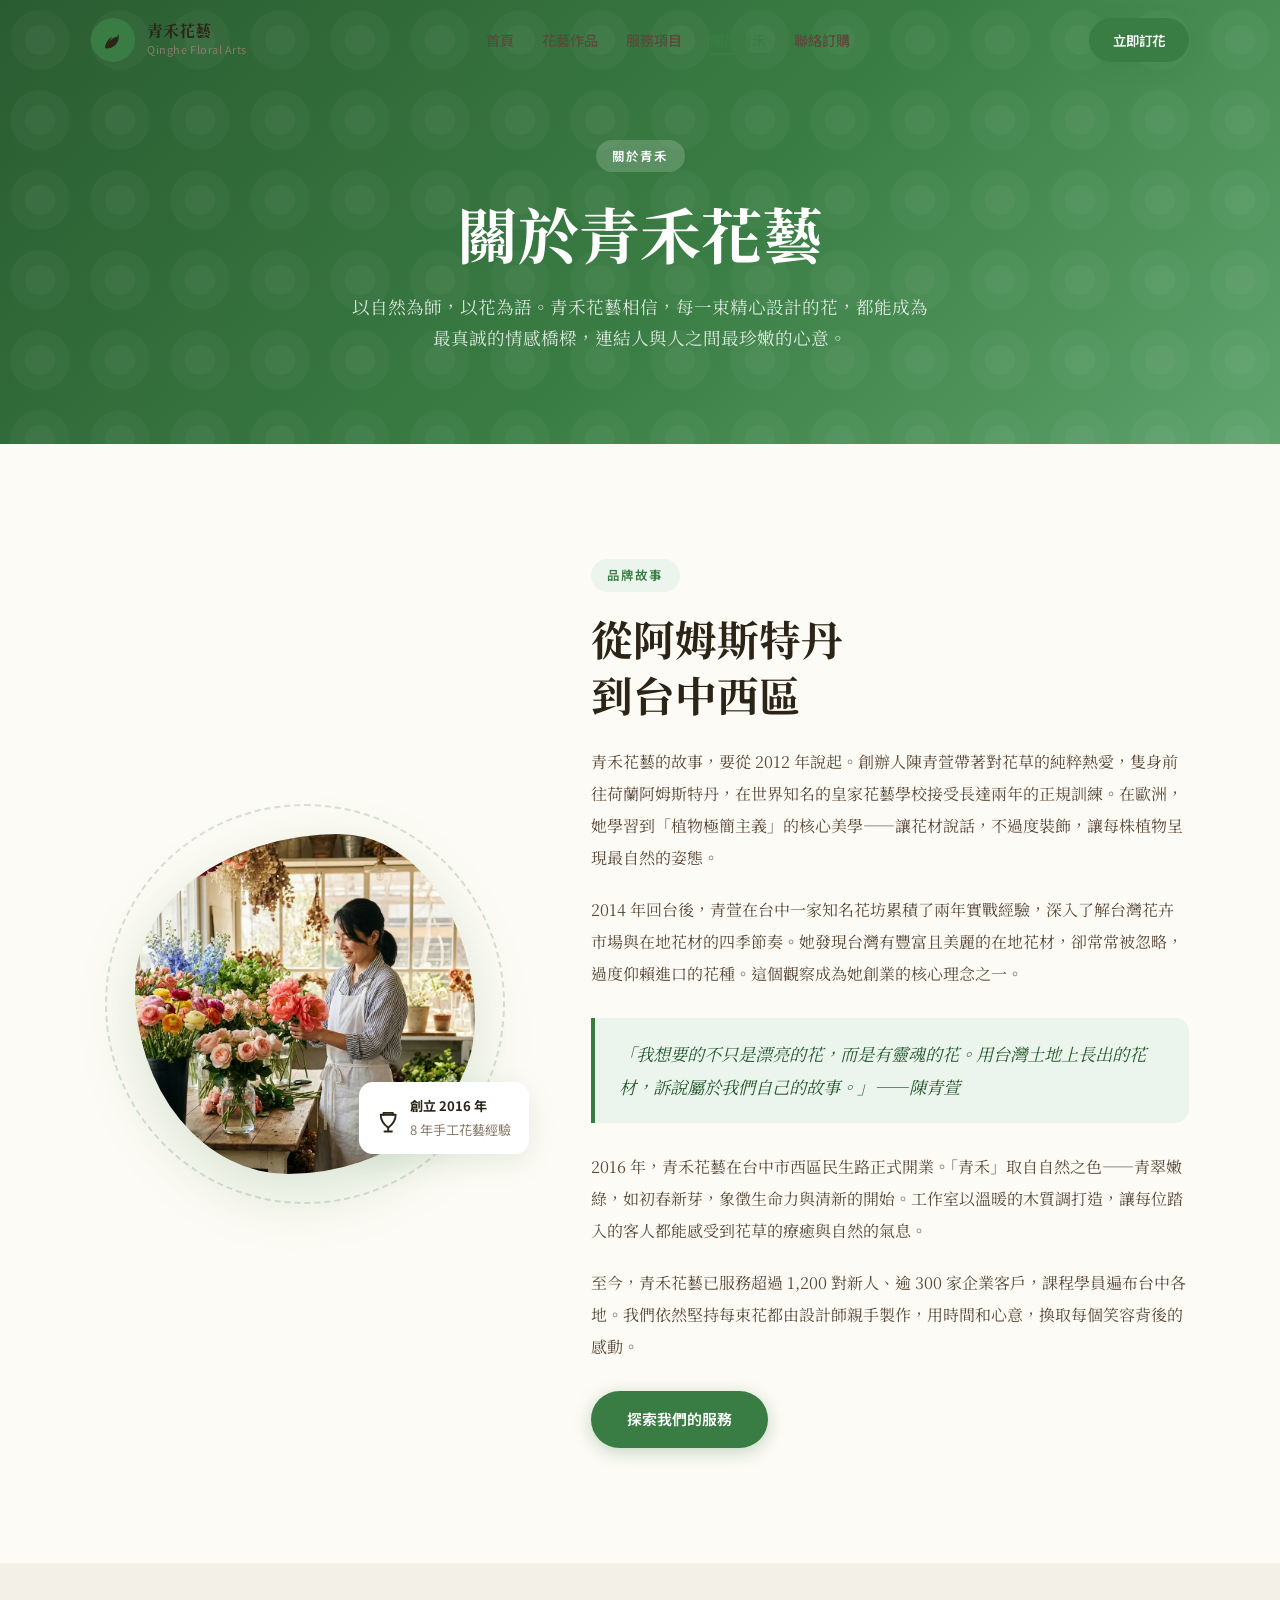
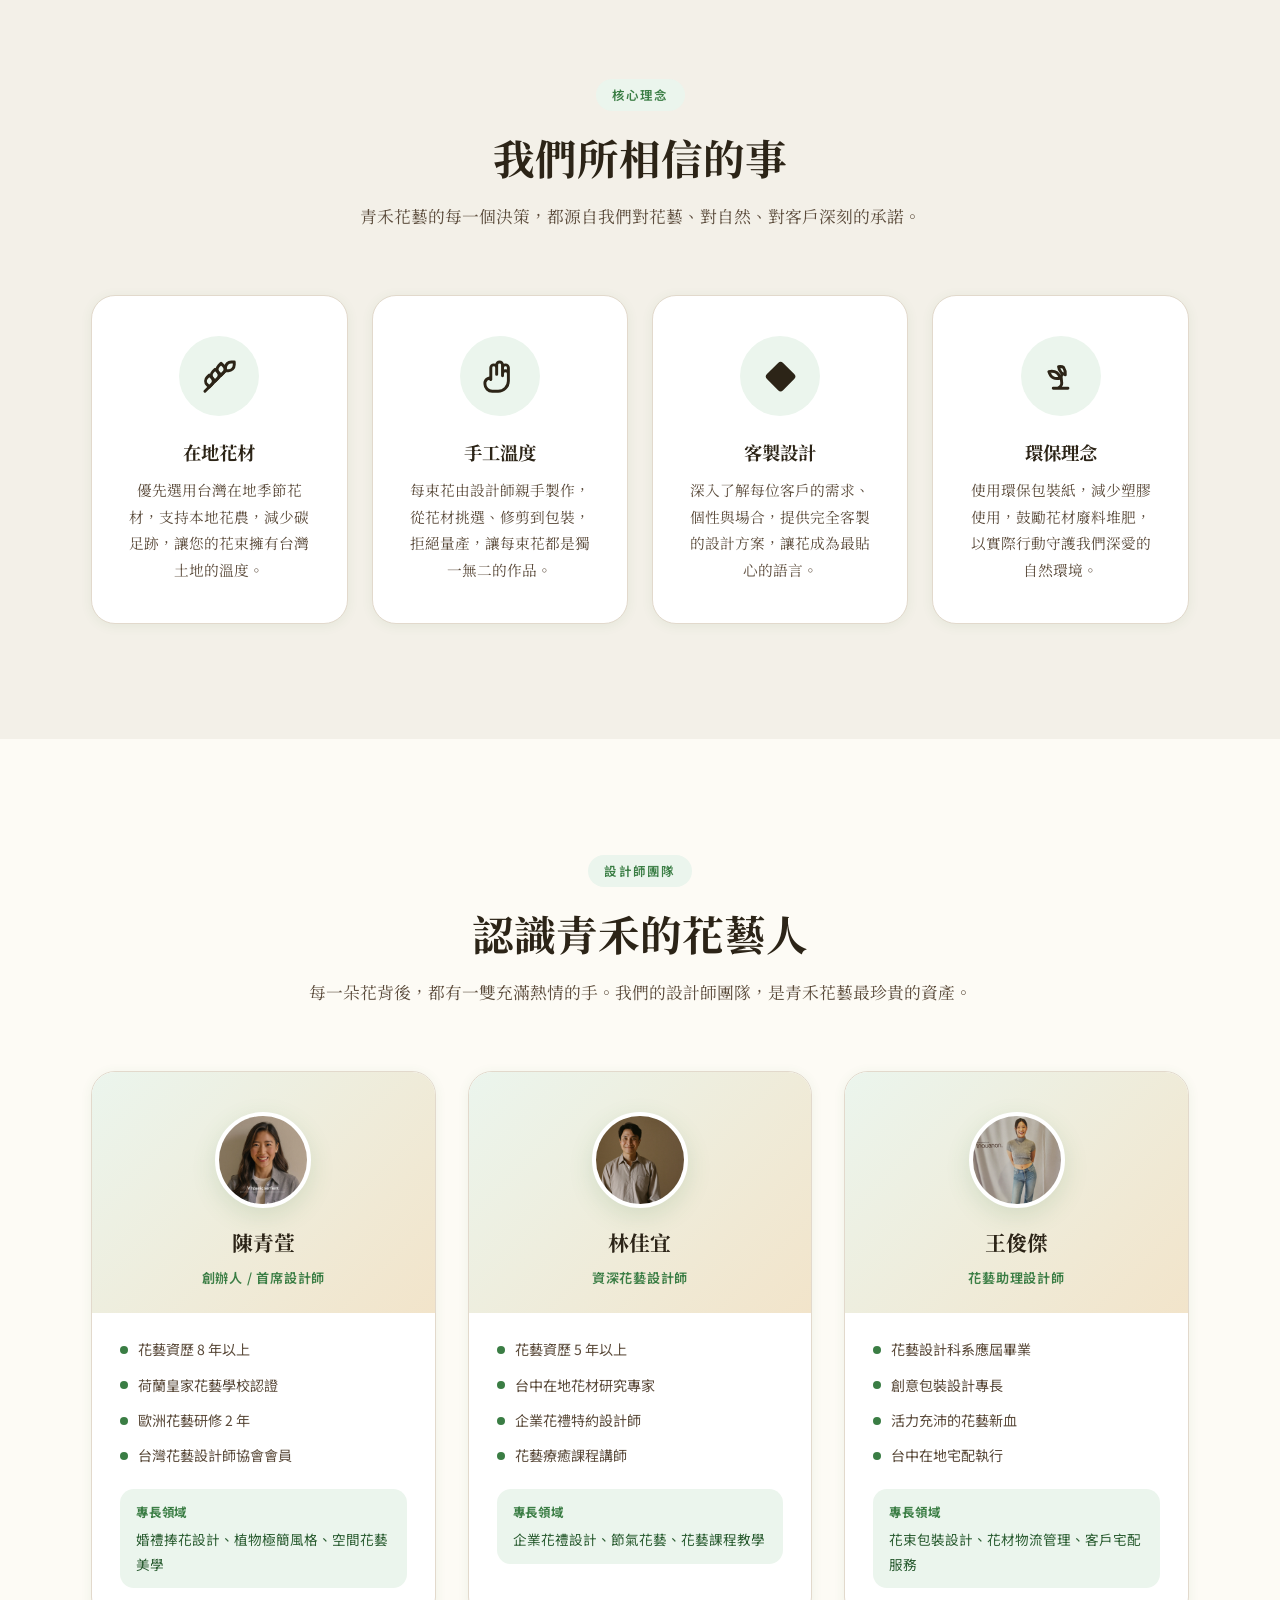
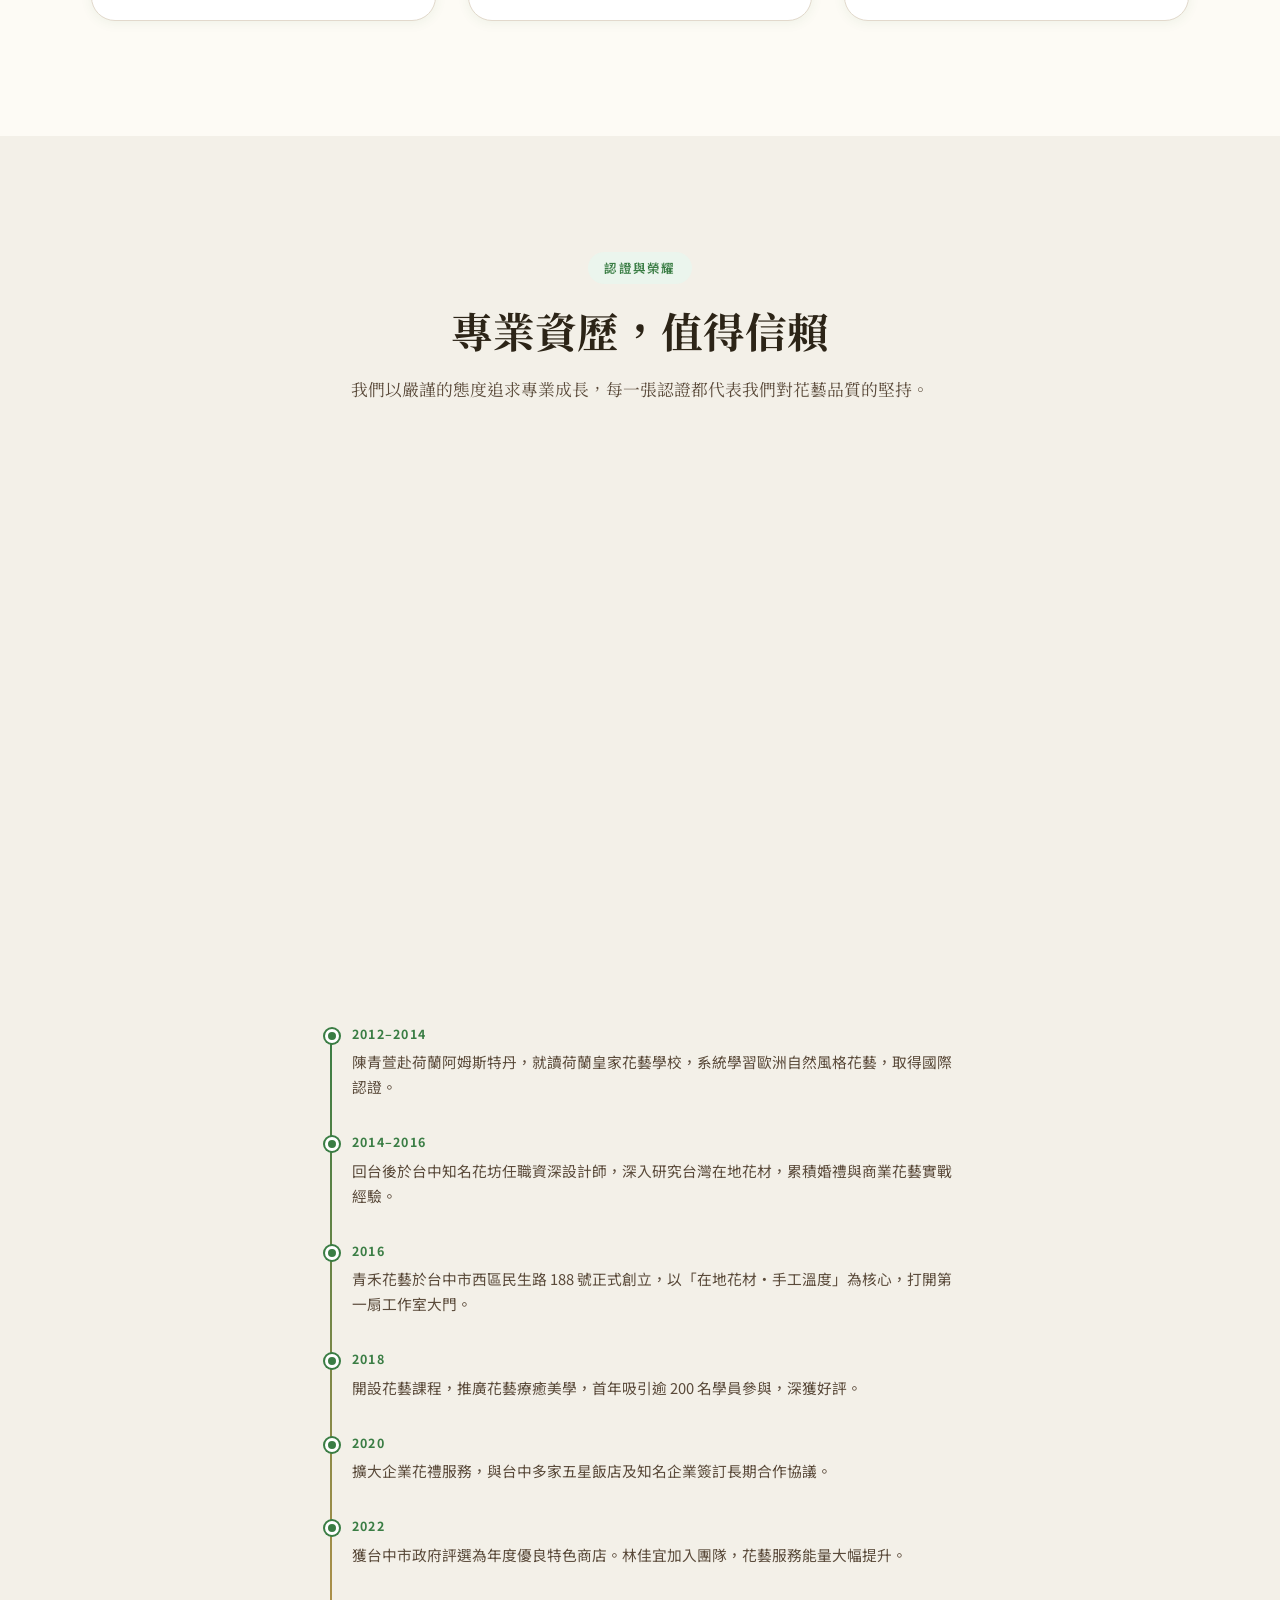
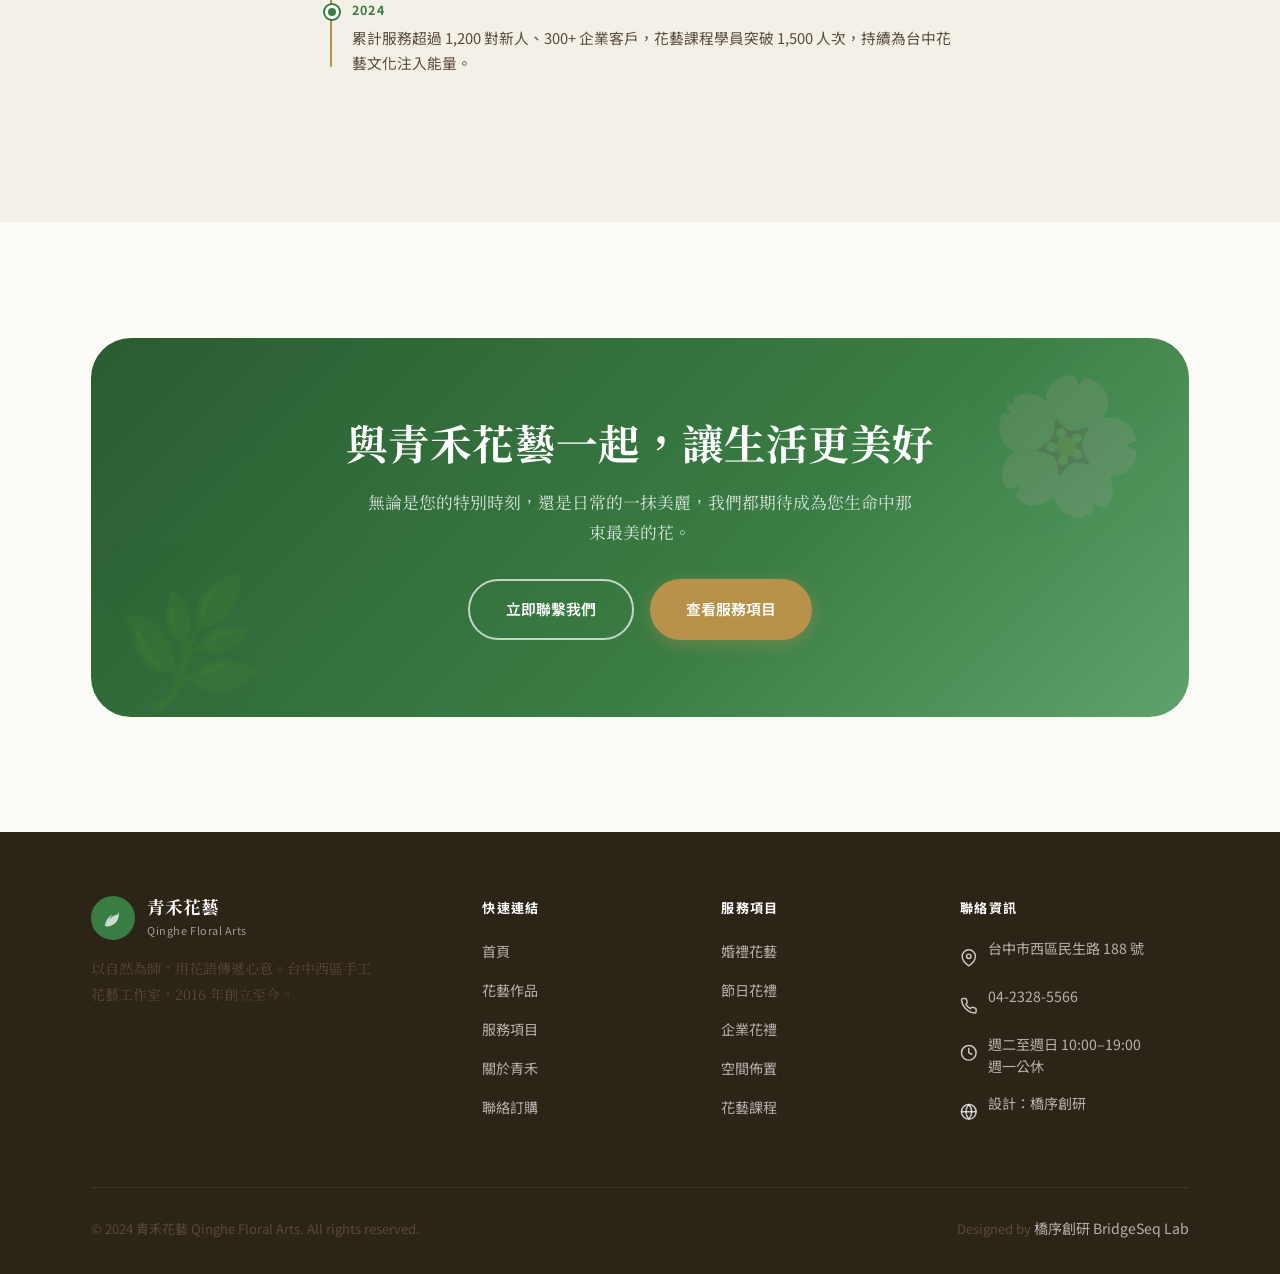
==== commit 06e5dd25: "fix: replace all emoji with SVG icons [about.html]" ====
--- a/about.html
+++ b/about.html
@@ -314,7 +314,7 @@
 
 <!-- Page Loader -->
 <div class="page-loader">
-  <div class="loader-flower">🌸</div>
+  <div class="loader-flower"><svg xmlns="http://www.w3.org/2000/svg" viewBox="0 0 24 24" width="1em" height="1em" fill="currentColor" style="display:inline-block;vertical-align:middle"><circle cx="12" cy="12" r="3" fill="currentColor"/><path d="M12 2a3 3 0 0 0-3 3 3 3 0 0 0 3-3zM12 19a3 3 0 0 0 3 3 3 3 0 0 0-3-3zM2 12a3 3 0 0 0 3 3 3 3 0 0 0-3-3zM19 12a3 3 0 0 0 3-3 3 3 0 0 0-3 3z"/><circle cx="6.5" cy="6.5" r="2.5"/><circle cx="17.5" cy="17.5" r="2.5"/><circle cx="6.5" cy="17.5" r="2.5"/><circle cx="17.5" cy="6.5" r="2.5"/></svg></div>
   <div class="loader-text">載入中</div>
 </div>
 
@@ -323,7 +323,7 @@
   <div class="container">
     <div class="nav-inner">
       <a href="index.html" class="nav-logo">
-        <div class="nav-logo-icon">🌿</div>
+        <div class="nav-logo-icon"><svg xmlns="http://www.w3.org/2000/svg" viewBox="0 0 24 24" width="1em" height="1em" fill="currentColor" style="display:inline-block;vertical-align:middle"><path d="M17 8C8 10 5.9 16.17 3.82 19.66A1 1 0 0 0 4.64 21c7.31-.42 13.36-4.85 13.36-13v-1.34l-1-1z"/><path d="M3 21c0-5.33 4-10.67 8-13"/></svg></div>
         <div class="nav-logo-text">
           <span class="nav-logo-name">青禾花藝</span>
           <span class="nav-logo-sub">Qinghe Floral Arts</span>
@@ -359,7 +359,7 @@
     <div class="page-hero-content reveal">
       <div class="eyebrow">關於青禾</div>
       <h1>關於青禾花藝</h1>
-      <p>以自然為師，以花為語。青禾花藝相信，每一束精心設計的花，都能成為最真誠的情感橋樑，連結人與人之間最柩摯的心意。</p>
+      <p>以自然為師，以花為語。青禾花藝相信，每一束精心設計的花，都能成為最真誠的情感橋樑，連結人與人之間最珍嫩的心意。</p>
     </div>
   </div>
 </section>
@@ -370,9 +370,9 @@
     <div class="story-layout">
       <div class="story-visual reveal">
         <div class="story-deco-ring"></div>
-        <div class="story-blob">🌿</div>
+        <div class="story-blob"><img src="images/about.webp" alt="" style="width:100%;height:100%;object-fit:cover;border-radius:inherit;display:block;"></div>
         <div class="story-badge">
-          <div class="story-badge-icon">🏆</div>
+          <div class="story-badge-icon"><svg xmlns="http://www.w3.org/2000/svg" viewBox="0 0 24 24" width="1em" height="1em" fill="none" stroke="currentColor" stroke-width="2" stroke-linecap="round" stroke-linejoin="round" style="display:inline-block;vertical-align:middle"><path d="M7 4V2h10v2"/><path d="M4 4h16C20 10 16 15 12 18 8 15 4 10 4 4z"/><path d="M12 18v4M8 22h8"/></svg></div>
           <div class="story-badge-text">
             <span class="story-badge-label">創立 2016 年</span>
             <span class="story-badge-sub">8 年手工花藝經驗</span>
@@ -405,22 +405,22 @@
     </div>
     <div class="grid-4">
       <div class="value-card reveal">
-        <div class="value-icon">🌾</div>
+        <div class="value-icon"><svg xmlns="http://www.w3.org/2000/svg" viewBox="0 0 24 24" width="1em" height="1em" fill="none" stroke="currentColor" stroke-width="2" stroke-linecap="round" stroke-linejoin="round" style="display:inline-block;vertical-align:middle"><path d="M2 22 16 8"/><path d="M3.47 12.53 5 11l1.53 1.53a3.5 3.5 0 0 1 0 4.94L5 19l-1.53-1.53a3.5 3.5 0 0 1 0-4.94z"/><path d="M7.47 8.53 9 7l1.53 1.53a3.5 3.5 0 0 1 0 4.94L9 15l-1.53-1.53a3.5 3.5 0 0 1 0-4.94z"/><path d="M11.47 4.53 13 3l1.53 1.53a3.5 3.5 0 0 1 0 4.94L13 11l-1.53-1.53a3.5 3.5 0 0 1 0-4.94z"/><path d="M20 2h2v2a4 4 0 0 1-4 4h-2V6a4 4 0 0 1 4-4z"/></svg></div>
         <h3>在地花材</h3>
         <p>優先選用台灣在地季節花材，支持本地花農，減少碳足跡，讓您的花束擁有台灣土地的溫度。</p>
       </div>
       <div class="value-card reveal reveal-delay-1">
-        <div class="value-icon">✋</div>
+        <div class="value-icon"><svg xmlns="http://www.w3.org/2000/svg" viewBox="0 0 24 24" width="1em" height="1em" fill="none" stroke="currentColor" stroke-width="2" stroke-linecap="round" stroke-linejoin="round" style="display:inline-block;vertical-align:middle"><path d="M18 11V6a2 2 0 0 0-4 0v0M14 10V4a2 2 0 0 0-4 0v2M10 10.5V6a2 2 0 0 0-4 0v8M6 14l-.867-1.069A4 4 0 0 0 2 15.803V17a5 5 0 0 0 5 5h4a7 7 0 0 0 7-7v-5a2 2 0 0 0-4 0v1.5"/></svg></div>
         <h3>手工溫度</h3>
         <p>每束花由設計師親手製作，從花材挑選、修剪到包裝，拒絕量產，讓每束花都是獨一無二的作品。</p>
       </div>
       <div class="value-card reveal reveal-delay-2">
-        <div class="value-icon">💎</div>
+        <div class="value-icon"><svg xmlns="http://www.w3.org/2000/svg" viewBox="0 0 24 24" width="1em" height="1em" fill="currentColor" style="display:inline-block;vertical-align:middle"><path d="M2.7 10.3a2.41 2.41 0 0 0 0 3.41l7.59 7.59a2.41 2.41 0 0 0 3.41 0l7.59-7.59a2.41 2.41 0 0 0 0-3.41L13.7 2.71a2.41 2.41 0 0 0-3.41 0z"/></svg></div>
         <h3>客製設計</h3>
         <p>深入了解每位客戶的需求、個性與場合，提供完全客製的設計方案，讓花成為最貼心的語言。</p>
       </div>
       <div class="value-card reveal reveal-delay-3">
-        <div class="value-icon">🌱</div>
+        <div class="value-icon"><svg xmlns="http://www.w3.org/2000/svg" viewBox="0 0 24 24" width="1em" height="1em" fill="none" stroke="currentColor" stroke-width="2" stroke-linecap="round" stroke-linejoin="round" style="display:inline-block;vertical-align:middle"><path d="M7 20h10M10 20c5.5-2.5.8-6.4 3-10"/><path d="M9.5 9.4c1.1.8 1.8 2.2 2.3 3.7-2 .4-3.5.4-4.8-.3-1.2-.6-2.3-1.9-3-4.2 2.8-.5 4.4 0 5.5.8z"/><path d="M14.1 6a7 7 0 0 1 1.1 4.8 7 7 0 0 1-2.8-1.6 7 7 0 0 1-1.8-4c2-.4 3.5.4 3.5.8z"/></svg></div>
         <h3>環保理念</h3>
         <p>使用環保包裝紙，減少塑膠使用，鼓勵花材廢料堆肥，以實際行動守護我們深愛的自然環境。</p>
       </div>
@@ -439,7 +439,7 @@
     <div class="team-grid">
       <div class="team-card reveal">
         <div class="team-card-header">
-          <div class="team-avatar">👩‍🌾</div>
+          <div class="team-avatar"><img src="images/avatar-1.webp" alt="" style="width:100%;height:100%;object-fit:cover;border-radius:50%" loading="lazy"></div>
           <div class="team-name">陳青萱</div>
           <div class="team-title">創辦人 / 首席設計師</div>
         </div>
@@ -458,7 +458,7 @@
       </div>
       <div class="team-card reveal reveal-delay-1">
         <div class="team-card-header">
-          <div class="team-avatar">👩‍🎨</div>
+          <div class="team-avatar"><img src="images/avatar-2.webp" alt="" style="width:100%;height:100%;object-fit:cover;border-radius:50%" loading="lazy"></div>
           <div class="team-name">林佳宜</div>
           <div class="team-title">資深花藝設計師</div>
         </div>
@@ -477,7 +477,7 @@
       </div>
       <div class="team-card reveal reveal-delay-2">
         <div class="team-card-header">
-          <div class="team-avatar">👨‍🌺</div>
+          <div class="team-avatar"><img src="images/avatar-3.webp" alt="" style="width:100%;height:100%;object-fit:cover;border-radius:50%" loading="lazy"></div>
           <div class="team-name">王俊傑</div>
           <div class="team-title">花藝助理設計師</div>
         </div>
@@ -509,28 +509,28 @@
 
     <div class="cert-grid" style="margin-bottom: 72px;">
       <div class="cert-card reveal">
-        <div class="cert-icon">🏅</div>
+        <div class="cert-icon"><svg xmlns="http://www.w3.org/2000/svg" viewBox="0 0 24 24" width="1em" height="1em" fill="none" stroke="currentColor" stroke-width="2" stroke-linecap="round" stroke-linejoin="round" style="display:inline-block;vertical-align:middle"><circle cx="12" cy="8" r="6"/><path d="M15.477 12.89 17 22l-5-3-5 3 1.523-9.11"/></svg></div>
         <div>
           <div class="cert-title">台灣花藝設計師協會會員</div>
           <div class="cert-desc">正式認證會員，定期參與國內外花藝研習與設計競賽，持續精進專業技能。</div>
         </div>
       </div>
       <div class="cert-card reveal reveal-delay-1">
-        <div class="cert-icon">🌷</div>
+        <div class="cert-icon"><svg xmlns="http://www.w3.org/2000/svg" viewBox="0 0 24 24" width="1em" height="1em" fill="currentColor" style="display:inline-block;vertical-align:middle"><circle cx="12" cy="12" r="3" fill="currentColor"/><path d="M12 2a3 3 0 0 0-3 3 3 3 0 0 0 3-3zM12 19a3 3 0 0 0 3 3 3 3 0 0 0-3-3zM2 12a3 3 0 0 0 3 3 3 3 0 0 0-3-3zM19 12a3 3 0 0 0 3-3 3 3 0 0 0-3 3z"/><circle cx="6.5" cy="6.5" r="2.5"/><circle cx="17.5" cy="17.5" r="2.5"/><circle cx="6.5" cy="17.5" r="2.5"/><circle cx="17.5" cy="6.5" r="2.5"/></svg></div>
         <div>
           <div class="cert-title">荷蘭皇家花藝學校認證</div>
           <div class="cert-desc">創辦人陳青萱取得荷蘭皇家花藝學校（KAVB）國際認證，代表歐洲花藝最高教育水準。</div>
         </div>
       </div>
       <div class="cert-card reveal reveal-delay-2">
-        <div class="cert-icon">🌟</div>
+        <div class="cert-icon"><svg xmlns="http://www.w3.org/2000/svg" viewBox="0 0 24 24" width="1em" height="1em" fill="currentColor" style="display:inline-block;vertical-align:middle"><polygon points="12 2 15.09 8.26 22 9.27 17 14.14 18.18 21.02 12 17.77 5.82 21.02 7 14.14 2 9.27 8.91 8.26 12 2"/></svg></div>
         <div>
           <div class="cert-title">2022 年台中優良商店表揚</div>
           <div class="cert-desc">獲台中市政府評選為年度優良特色商店，肯定我們在在地花藝文化推廣上的貢獻。</div>
         </div>
       </div>
       <div class="cert-card reveal reveal-delay-3">
-        <div class="cert-icon">📰</div>
+        <div class="cert-icon"><svg xmlns="http://www.w3.org/2000/svg" viewBox="0 0 24 24" width="1em" height="1em" fill="none" stroke="currentColor" stroke-width="2" stroke-linecap="round" stroke-linejoin="round" style="display:inline-block;vertical-align:middle"><path d="M4 22h16a2 2 0 0 0 2-2V4a2 2 0 0 0-2-2H8a2 2 0 0 0-2 2v16a2 2 0 0 1-2 2zm0 0a2 2 0 0 1-2-2v-9c0-1.1.9-2 2-2h2"/><path d="M18 14h-8M15 18h-5M10 6h8v4h-8V6z"/></svg></div>
         <div>
           <div class="cert-title">媒體報導</div>
           <div class="cert-desc">曾獲《Shopping Design》、《La Vie》、台中在地媒體等多家媒體專題報導，肯定品牌美學。</div>
@@ -605,7 +605,7 @@
     <div class="footer-grid">
       <div class="footer-brand">
         <div class="nav-logo" style="margin-bottom: 16px;">
-          <div class="nav-logo-icon">🌿</div>
+          <div class="nav-logo-icon"><svg xmlns="http://www.w3.org/2000/svg" viewBox="0 0 24 24" width="1em" height="1em" fill="currentColor" style="display:inline-block;vertical-align:middle"><path d="M17 8C8 10 5.9 16.17 3.82 19.66A1 1 0 0 0 4.64 21c7.31-.42 13.36-4.85 13.36-13v-1.34l-1-1z"/><path d="M3 21c0-5.33 4-10.67 8-13"/></svg></div>
           <div class="nav-logo-text">
             <span class="nav-logo-name">青禾花藝</span>
             <span class="nav-logo-sub">Qinghe Floral Arts</span>
@@ -635,10 +635,10 @@
       </div>
       <div>
         <div class="footer-heading">聯絡資訊</div>
-        <div class="footer-contact-item"><div class="footer-contact-icon">📍</div><div class="footer-contact-text">台中市西區民生路 188 號</div></div>
-        <div class="footer-contact-item"><div class="footer-contact-icon">📞</div><div class="footer-contact-text">04-2328-5566</div></div>
-        <div class="footer-contact-item"><div class="footer-contact-icon">🕐</div><div class="footer-contact-text">週二至週日 10:00–19:00<br>週一公休</div></div>
-        <div class="footer-contact-item"><div class="footer-contact-icon">🌐</div><div class="footer-contact-text"><a href="https://bridgeseqlab.com" class="footer-link" target="_blank" rel="noopener">設計：橋序創研</a></div></div>
+        <div class="footer-contact-item"><div class="footer-contact-icon"><svg xmlns="http://www.w3.org/2000/svg" viewBox="0 0 24 24" width="1em" height="1em" fill="none" stroke="currentColor" stroke-width="2" stroke-linecap="round" stroke-linejoin="round" style="display:inline-block;vertical-align:middle"><path d="M21 10c0 7-9 13-9 13s-9-6-9-13a9 9 0 0 1 18 0z"/><circle cx="12" cy="10" r="3"/></svg></div><div class="footer-contact-text">台中市西區民生路 188 號</div></div>
+        <div class="footer-contact-item"><div class="footer-contact-icon"><svg xmlns="http://www.w3.org/2000/svg" viewBox="0 0 24 24" width="1em" height="1em" fill="none" stroke="currentColor" stroke-width="2" stroke-linecap="round" stroke-linejoin="round" style="display:inline-block;vertical-align:middle"><path d="M22 16.92v3a2 2 0 0 1-2.18 2 19.79 19.79 0 0 1-8.63-3.07 19.5 19.5 0 0 1-6-6 19.79 19.79 0 0 1-3.07-8.67A2 2 0 0 1 4 2h3a2 2 0 0 1 2 1.72 12.84 12.84 0 0 0 .7 2.81 2 2 0 0 1-.45 2.11L8.09 9.91a16 16 0 0 0 6 6l1.27-1.27a2 2 0 0 1 2.11-.45 12.84 12.84 0 0 0 2.81.7A2 2 0 0 1 22 16.92z"/></svg></div><div class="footer-contact-text">04-2328-5566</div></div>
+        <div class="footer-contact-item"><div class="footer-contact-icon"><svg xmlns="http://www.w3.org/2000/svg" viewBox="0 0 24 24" width="1em" height="1em" fill="none" stroke="currentColor" stroke-width="2" stroke-linecap="round" stroke-linejoin="round" style="display:inline-block;vertical-align:middle"><circle cx="12" cy="12" r="10"/><polyline points="12 6 12 12 16 14"/></svg></div><div class="footer-contact-text">週二至週日 10:00–19:00<br>週一公休</div></div>
+        <div class="footer-contact-item"><div class="footer-contact-icon"><svg xmlns="http://www.w3.org/2000/svg" viewBox="0 0 24 24" width="1em" height="1em" fill="none" stroke="currentColor" stroke-width="2" stroke-linecap="round" stroke-linejoin="round" style="display:inline-block;vertical-align:middle"><circle cx="12" cy="12" r="10"/><line x1="2" y1="12" x2="22" y2="12"/><path d="M12 2a15.3 15.3 0 0 1 4 10 15.3 15.3 0 0 1-4 10 15.3 15.3 0 0 1-4-10 15.3 15.3 0 0 1 4-10z"/></svg></div><div class="footer-contact-text"><a href="https://bridgeseqlab.com" class="footer-link" target="_blank" rel="noopener">設計：橋序創研</a></div></div>
       </div>
     </div>
     <div class="footer-bottom">
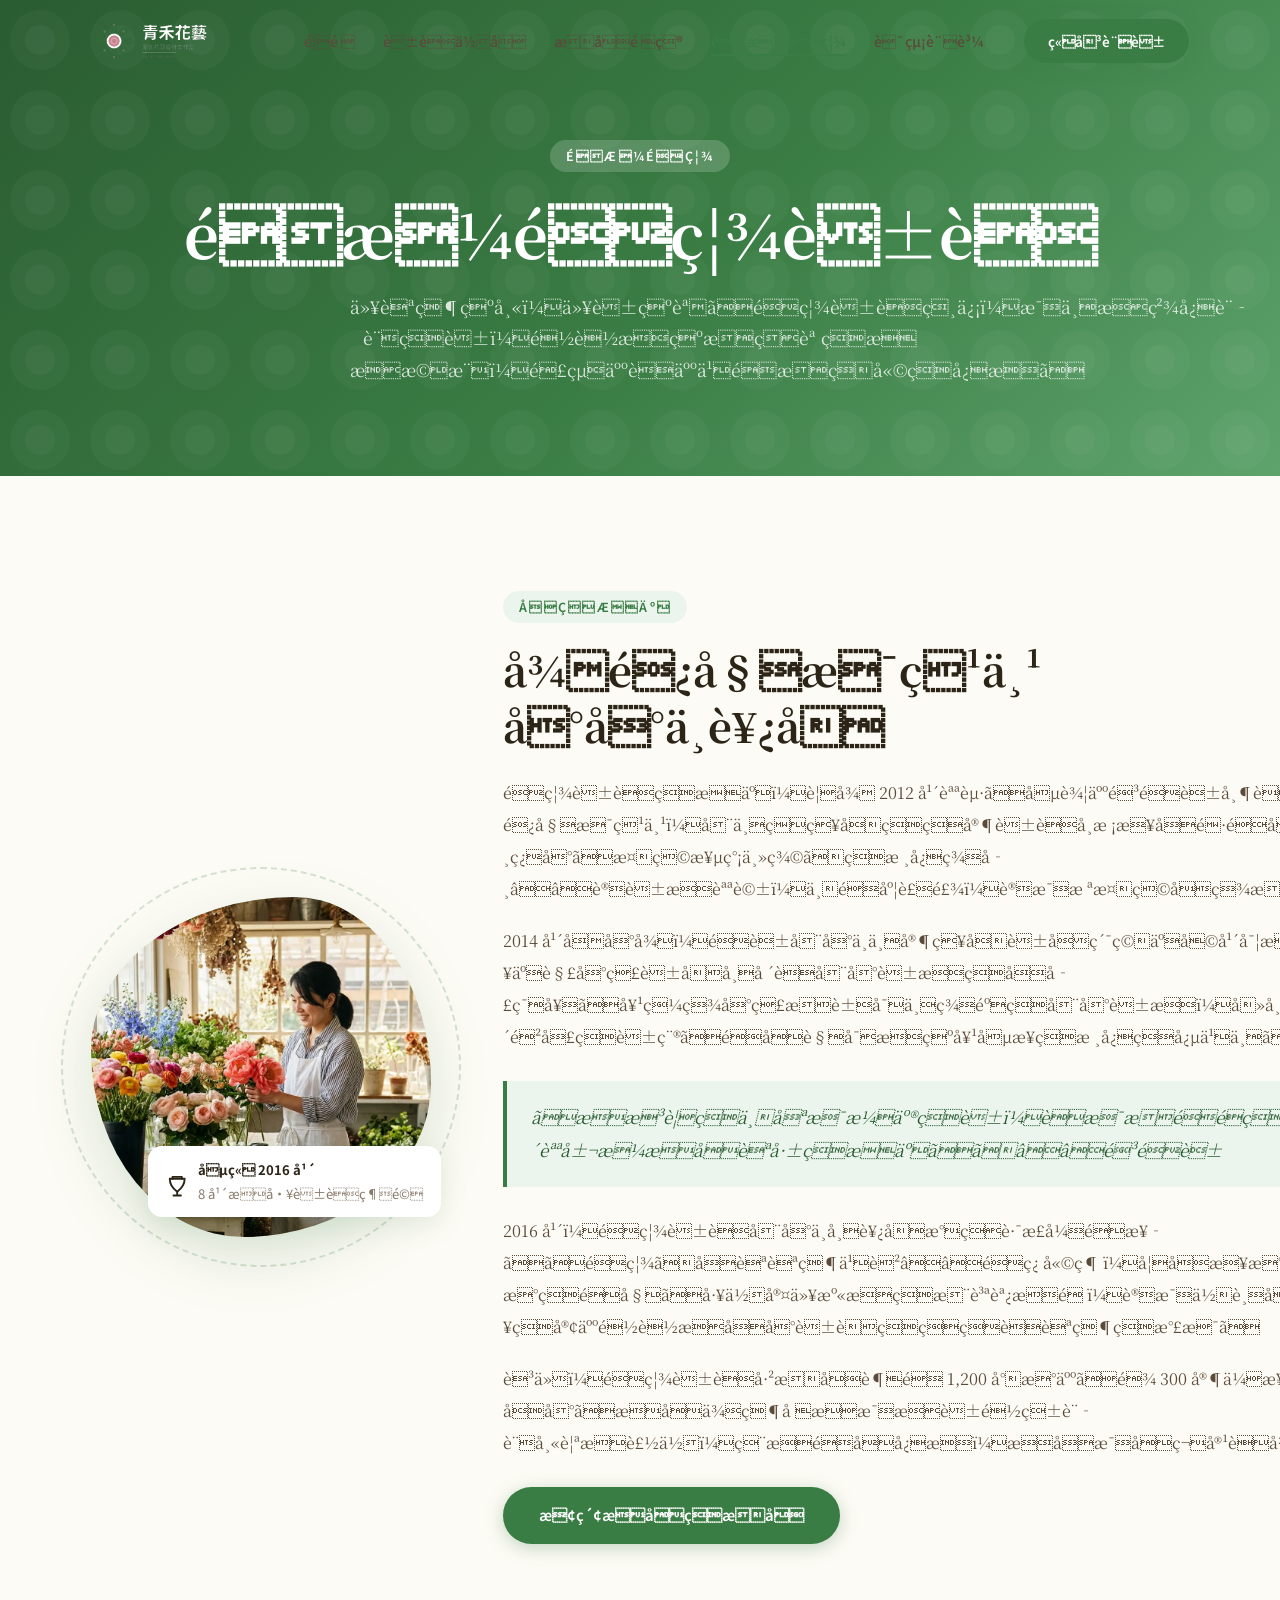
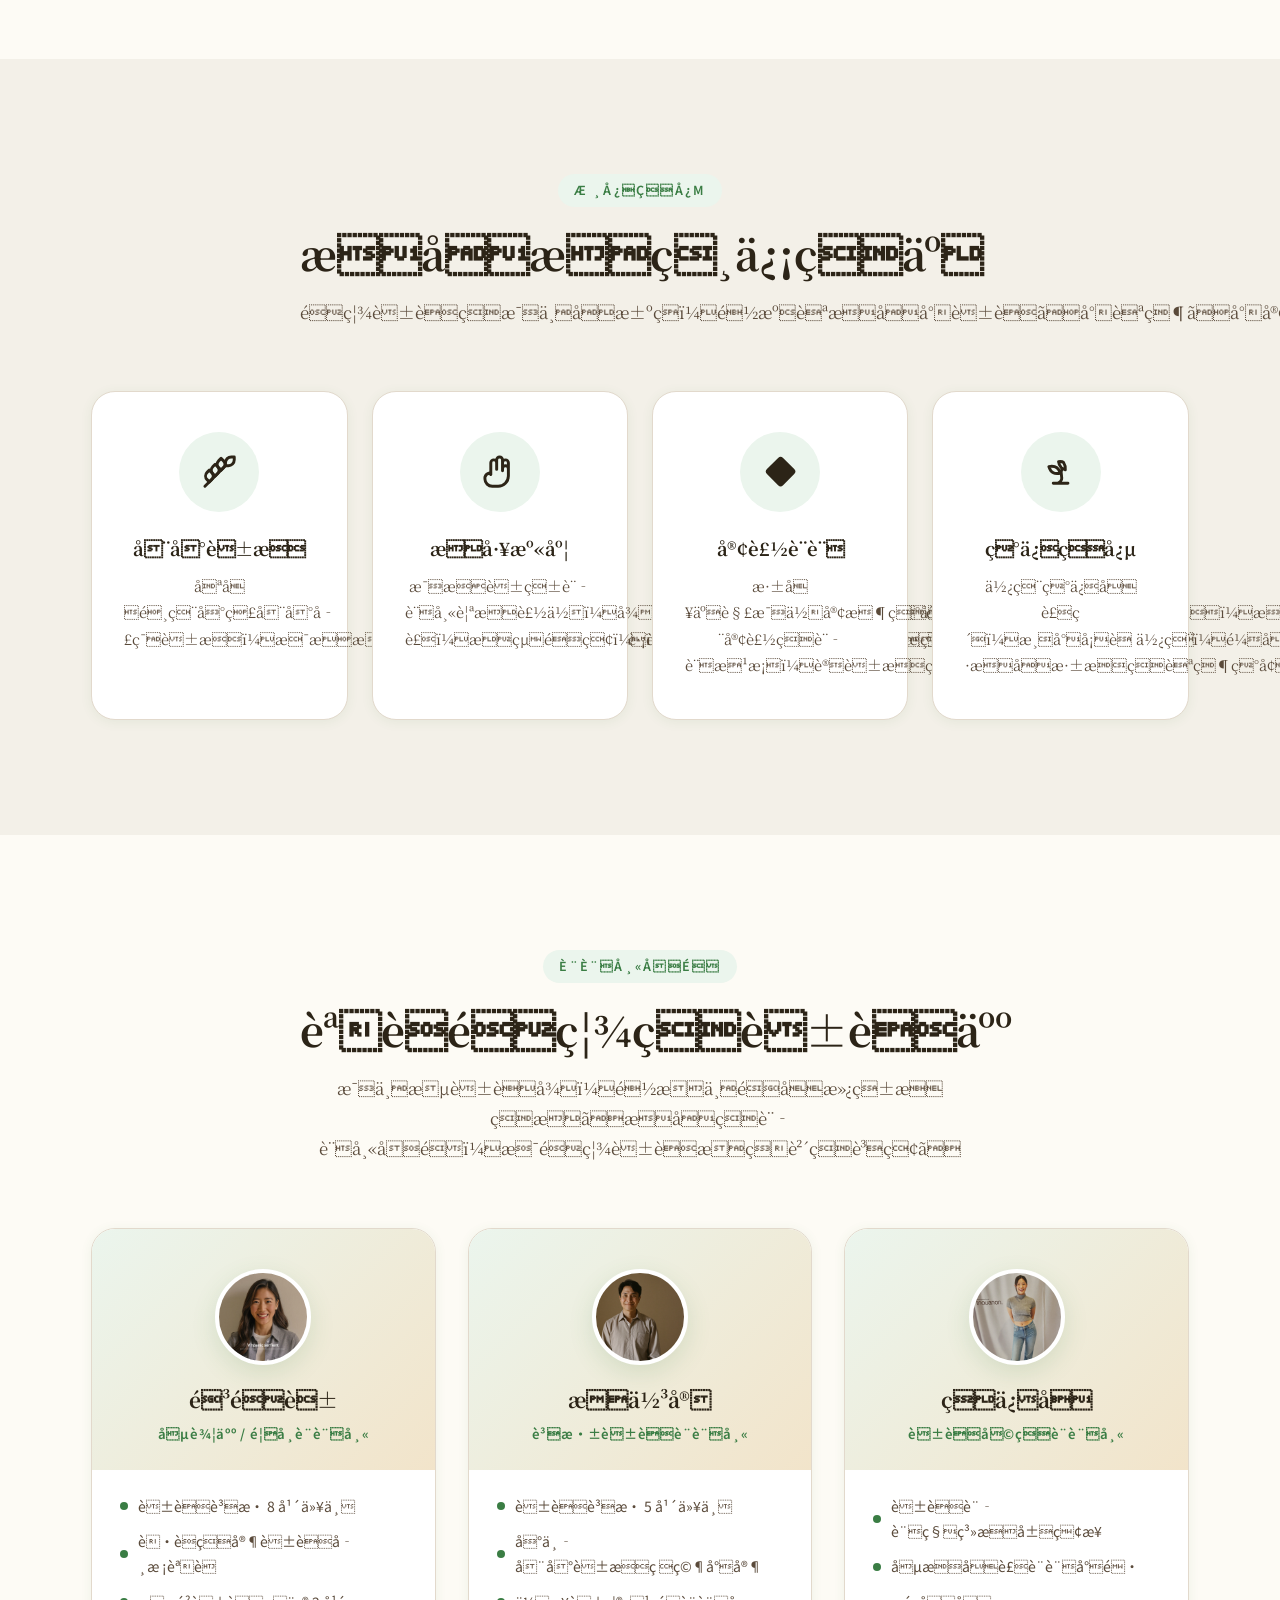
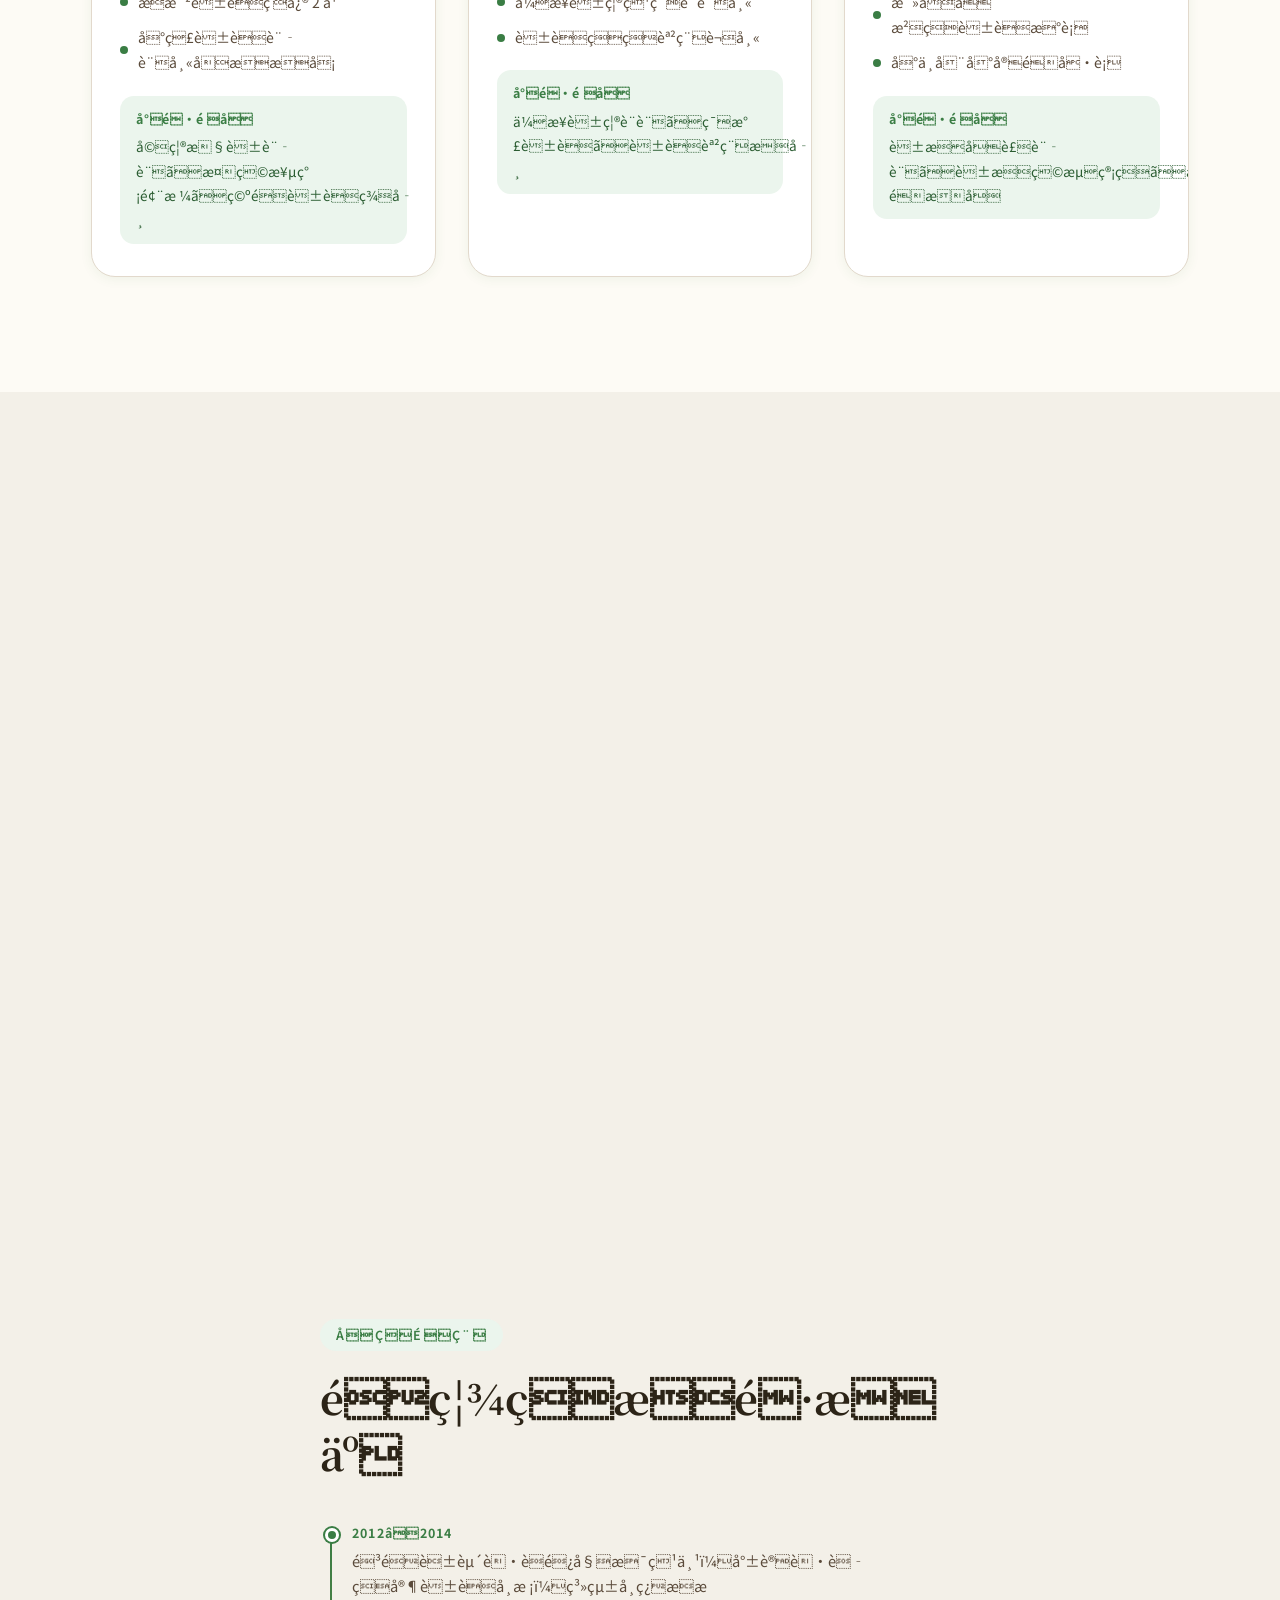
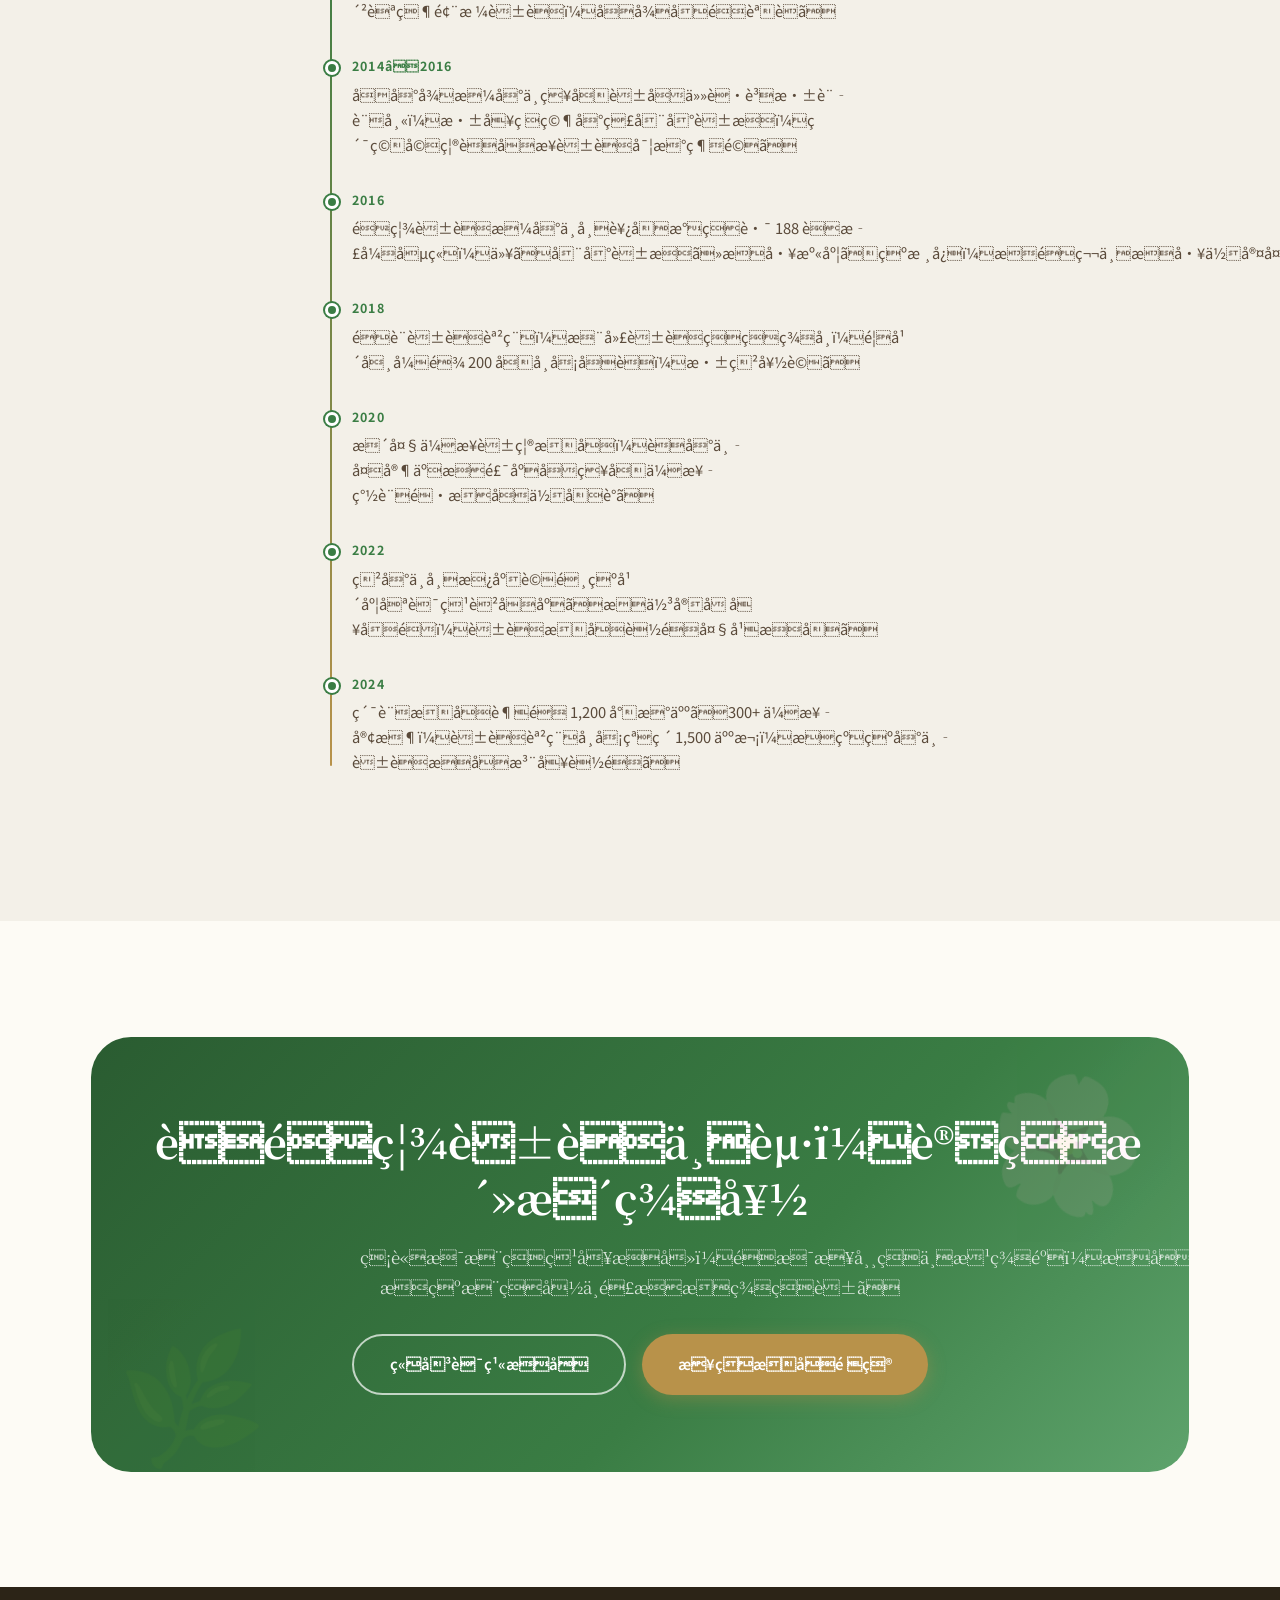
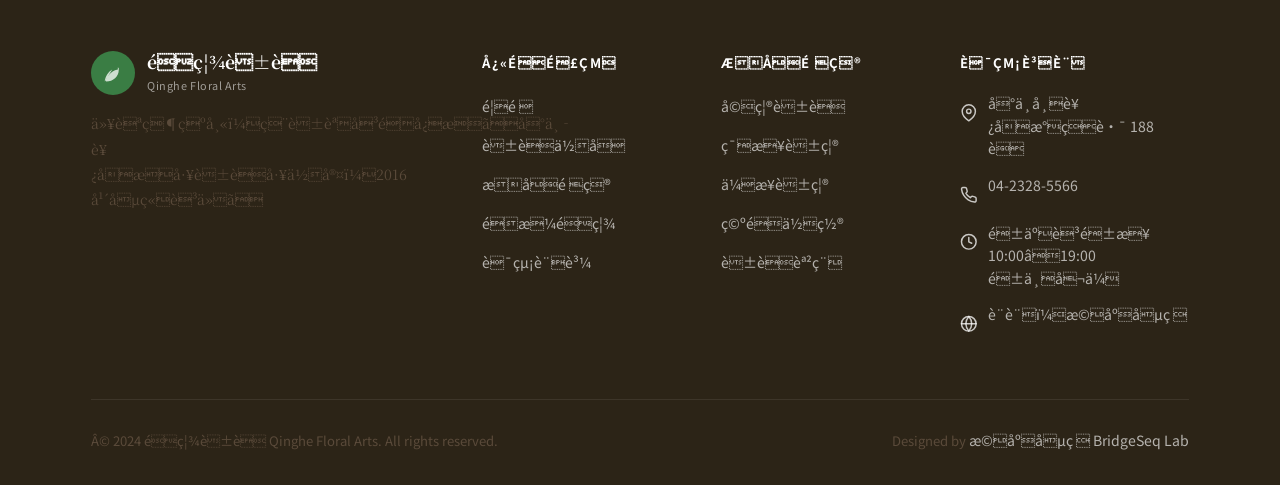
==== commit 721ffb67: "Update logo: about.html" ====
--- a/about.html
+++ b/about.html
@@ -3,11 +3,14 @@
 <head>
 <meta charset="UTF-8">
 <meta name="viewport" content="width=device-width, initial-scale=1.0">
-<title>關於青禾花藝 — 陳青萱創辦人・台中西區手工花藝工作室</title>
-<meta name="description" content="青禾花藝由陳青萱於 2016 年創立，歐洲花藝訓練背景，以「植物極簡主義」為核心理念，用台灣在地花材手工打造每束獨特花藝。了解我們的品牌故事、設計師團隊與創作理念。">
-<meta name="keywords" content="青禾花藝品牌故事,陳青萱花藝師,台中花藝工作室,手工花藝,植物極簡,台中花藝課程">
-<meta property="og:title" content="關於青禾花藝 — 品牌故事與創作理念">
-<meta property="og:description" content="青禾花藝 2016 年創立，歐洲花藝訓練背景，以在地花材打造自然療癒美學。">
+<title>éæ¼éç¦¾è±è â é³éè±åµè¾¦äººã»å°ä¸­è¥¿åæå·¥è±èå·¥ä½å®¤</title>
+<meta name="description" content="éç¦¾è±èç±é³éè±æ¼ 2016 å¹´åµç«ï¼æ­æ´²è±èè¨ç·´èæ¯ï¼ä»¥ãæ¤ç©æ¥µç°¡ä¸»ç¾©ãçºæ ¸å¿çå¿µï¼ç¨å°ç£å¨å°è±ææå·¥æé æ¯æç¨ç¹è±èãäºè§£æåçåçæ+äºãè¨­è¨å¸«åéèåµä½çå¿µã">
+<meta name="keywords" content="éç¦¾è±èåçæ+äº,é³éè±è±èå¸«,å°ä¸­è±èå·¥ä½å®¤,æå·¥è±è,æ¤ç©æ¥µç°¡,å°ä¸­è±èèª²ç¨">
+<meta property="og:title" content="éæ¼éç¦¾è±è â åçæ+äºèåµä½çå¿µ">
+<meta property="og:description" content="éç¦¾è±è 2016 å¹´åµç«ï¼æ­æ´²è±èè¨ç·´èæ¯ï¼ä»¥å¨å°è±ææé èªç¶ççç¾å­¸ã">
 <meta property="og:type" content="website">
 <meta property="og:url" content="https://izzo24.github.io/qinghe-florist/about.html">
 <link rel="canonical" href="https://izzo24.github.io/qinghe-florist/about.html">
@@ -19,21 +22,21 @@
 {
   "@context": "https://schema.org",
   "@type": "LocalBusiness",
-  "name": "青禾花藝",
+  "name": "éç¦¾è±è",
   "alternateName": "Qinghe Floral Arts",
-  "description": "台中西區手工花藝工作室，專注婚禮花藝、節日花禮、企業花禮與花藝課程。",
+  "description": "å°ä¸­è¥¿åæå·¥è±èå·¥ä½å®¤ï¼å°æ³¨å©ç¦®è±èãç¯æ¥è±ç¦®ãä¼æ¥­è±ç¦®èè±èèª²ç¨ã",
   "url": "https://izzo24.github.io/qinghe-florist/",
   "telephone": "04-2328-5566",
   "foundingDate": "2016",
   "founder": {
     "@type": "Person",
-    "name": "陳青萱",
-    "jobTitle": "創辦人 / 首席設計師"
+    "name": "é³éè±",
+    "jobTitle": "åµè¾¦äºº / é¦å¸­è¨­è¨å¸«"
   },
   "address": {
     "@type": "PostalAddress",
-    "streetAddress": "民生路 188 號",
-    "addressLocality": "台中市西區",
+    "streetAddress": "æ°çè·¯ 188 è",
+    "addressLocality": "å°ä¸­å¸è¥¿å",
     "addressCountry": "TW"
   },
   "openingHours": "Tu-Su 10:00-19:00",
@@ -41,7 +44,7 @@
 }
 </script>
 <style>
-/* —— About page styles —— */
+/* ââ About page styles ââ */
 
 /* Brand Story */
 .story-section {
@@ -308,6 +311,11 @@
   .story-blob { width: 260px; height: 260px; font-size: 5.5rem; }
   .story-deco-ring { width: 310px; height: 310px; }
 }
+
+  .site-nav .logo-white { display:block; }
+  .site-nav .logo-color { display:none; }
+  .site-nav.scrolled .logo-white { display:none; }
+  .site-nav.scrolled .logo-color { display:block; }
 </style>
 </head>
 <body>
@@ -315,7 +323,8 @@
 <!-- Page Loader -->
 <div class="page-loader">
   <div class="loader-flower"><svg xmlns="http://www.w3.org/2000/svg" viewBox="0 0 24 24" width="1em" height="1em" fill="currentColor" style="display:inline-block;vertical-align:middle"><circle cx="12" cy="12" r="3" fill="currentColor"/><path d="M12 2a3 3 0 0 0-3 3 3 3 0 0 0 3-3zM12 19a3 3 0 0 0 3 3 3 3 0 0 0-3-3zM2 12a3 3 0 0 0 3 3 3 3 0 0 0-3-3zM19 12a3 3 0 0 0 3-3 3 3 0 0 0-3 3z"/><circle cx="6.5" cy="6.5" r="2.5"/><circle cx="17.5" cy="17.5" r="2.5"/><circle cx="6.5" cy="17.5" r="2.5"/><circle cx="17.5" cy="6.5" r="2.5"/></svg></div>
-  <div class="loader-text">載入中</div>
+  <div class="loader-text">è¼å+¥ä¸­</div>
 </div>
 
 <!-- Navigation -->
@@ -323,43 +332,43 @@
   <div class="container">
     <div class="nav-inner">
       <a href="index.html" class="nav-logo">
-        <div class="nav-logo-icon"><svg xmlns="http://www.w3.org/2000/svg" viewBox="0 0 24 24" width="1em" height="1em" fill="currentColor" style="display:inline-block;vertical-align:middle"><path d="M17 8C8 10 5.9 16.17 3.82 19.66A1 1 0 0 0 4.64 21c7.31-.42 13.36-4.85 13.36-13v-1.34l-1-1z"/><path d="M3 21c0-5.33 4-10.67 8-13"/></svg></div>
-        <div class="nav-logo-text">
-          <span class="nav-logo-name">青禾花藝</span>
-          <span class="nav-logo-sub">Qinghe Floral Arts</span>
-        </div>
+        <img src="logos/qinghe-florist-logo-white.png" alt="青禾花藝" class="logo-white" style="height:46px;width:auto;">
+          <img src="logos/qinghe-florist-logo.png" alt="青禾花藝" class="logo-color" style="height:46px;width:auto;display:none;">
       </a>
       <ul class="nav-links">
-        <li><a href="index.html" class="nav-link">首頁</a></li>
-        <li><a href="products.html" class="nav-link">花藝作品</a></li>
-        <li><a href="services.html" class="nav-link">服務項目</a></li>
-        <li><a href="about.html" class="nav-link active">關於青禾</a></li>
-        <li><a href="contact.html" class="nav-link">聯絡訂購</a></li>
+        <li><a href="index.html" class="nav-link">é¦é </a></li>
+        <li><a href="products.html" class="nav-link">è±èä½å</a></li>
+        <li><a href="services.html" class="nav-link">æåé +ç®</a></li>
+        <li><a href="about.html" class="nav-link active">éæ¼éç¦¾</a></li>
+        <li><a href="contact.html" class="nav-link">è¯çµ¡è¨è³¼</a></li>
       </ul>
-      <a href="contact.html" class="btn btn-primary nav-cta">立即訂花</a>
-      <button class="nav-hamburger" aria-label="開啟選單"><span></span><span></span><span></span></button>
+      <a href="contact.html" class="btn btn-primary nav-cta">ç«å³è¨è±</a>
+      <button class="nav-hamburger" aria-label="éåé¸å®"><span></span><span></span><span></span></button>
     </div>
   </div>
 </nav>
 
 <!-- Mobile Nav -->
 <nav class="nav-mobile">
-  <button class="nav-mobile-close">✕</button>
-  <a href="index.html" class="nav-link">首頁</a>
-  <a href="products.html" class="nav-link">花藝作品</a>
-  <a href="services.html" class="nav-link">服務項目</a>
-  <a href="about.html" class="nav-link active">關於青禾</a>
-  <a href="contact.html" class="nav-link">聯絡訂購</a>
-  <a href="contact.html" class="btn btn-primary">立即訂花</a>
+  <button class="nav-mobile-close">â</button>
+  <a href="index.html" class="nav-link">é¦é </a>
+  <a href="products.html" class="nav-link">è±èä½å</a>
+  <a href="services.html" class="nav-link">æåé +ç®</a>
+  <a href="about.html" class="nav-link active">éæ¼éç¦¾</a>
+  <a href="contact.html" class="nav-link">è¯çµ¡è¨è³¼</a>
+  <a href="contact.html" class="btn btn-primary">ç«å³è¨è±</a>
 </nav>
 
 <!-- Page Hero -->
 <section class="page-hero">
   <div class="container">
     <div class="page-hero-content reveal">
-      <div class="eyebrow">關於青禾</div>
-      <h1>關於青禾花藝</h1>
-      <p>以自然為師，以花為語。青禾花藝相信，每一束精心設計的花，都能成為最真誠的情感橋樑，連結人與人之間最珍嫩的心意。</p>
+      <div class="eyebrow">éæ¼éç¦¾</div>
+      <h1>éæ¼éç¦¾è±è</h1>
+      <p>ä»¥èªç¶çºå¸«ï¼ä»¥è±çºèªãéç¦¾è±èç¸ä¿¡ï¼æ¯ä¸æç²¾å¿è¨­è¨çè±ï¼é½è½æçºæçèª çæ+ææ©æ¨ï¼é£çµäººèäººä¹éæçå«©çå¿æã</p>
     </div>
   </div>
 </section>
@@ -374,21 +383,32 @@
         <div class="story-badge">
           <div class="story-badge-icon"><svg xmlns="http://www.w3.org/2000/svg" viewBox="0 0 24 24" width="1em" height="1em" fill="none" stroke="currentColor" stroke-width="2" stroke-linecap="round" stroke-linejoin="round" style="display:inline-block;vertical-align:middle"><path d="M7 4V2h10v2"/><path d="M4 4h16C20 10 16 15 12 18 8 15 4 10 4 4z"/><path d="M12 18v4M8 22h8"/></svg></div>
           <div class="story-badge-text">
-            <span class="story-badge-label">創立 2016 年</span>
-            <span class="story-badge-sub">8 年手工花藝經驗</span>
+            <span class="story-badge-label">åµç« 2016 å¹´</span>
+            <span class="story-badge-sub">8 å¹´æå·¥è±èç¶é©</span>
           </div>
         </div>
       </div>
       <div class="story-text reveal reveal-delay-1">
-        <div class="eyebrow">品牌故事</div>
-        <h2>從阿姆斯特丹<br>到台中西區</h2>
-        <p>青禾花藝的故事，要從 2012 年說起。創辦人陳青萱帶著對花草的純粹熱愛，隻身前往荷蘭阿姆斯特丹，在世界知名的皇家花藝學校接受長達兩年的正規訓練。在歐洲，她學習到「植物極簡主義」的核心美學——讓花材說話，不過度裝飾，讓每株植物呈現最自然的姿態。</p>
-        <p>2014 年回台後，青萱在台中一家知名花坊累積了兩年實戰經驗，深入了解台灣花卉市場與在地花材的四季節奏。她發現台灣有豐富且美麗的在地花材，卻常常被忽略，過度仰賴進口的花種。這個觀察成為她創業的核心理念之一。</p>
-        <div class="story-highlight">「我想要的不只是漂亮的花，而是有靈魂的花。用台灣土地上長出的花材，訴說屬於我們自己的故事。」——陳青萱</div>
-        <p>2016 年，青禾花藝在台中市西區民生路正式開業。「青禾」取自自然之色——青翠嫩綠，如初春新芽，象徵生命力與清新的開始。工作室以溫暖的木質調打造，讓每位踏入的客人都能感受到花草的療癒與自然的氣息。</p>
-        <p>至今，青禾花藝已服務超過 1,200 對新人、逾 300 家企業客戶，課程學員遍布台中各地。我們依然堅持每束花都由設計師親手製作，用時間和心意，換取每個笑容背後的感動。</p>
+        <div class="eyebrow">åçæ+äº</div>
+        <h2>å¾é¿å§æ¯ç¹ä¸¹<br>å°å°ä¸­è¥¿å</h2>
+        <p>éç¦¾è±èçæ+äºï¼è¦å¾ 2012 å¹´èªªèµ·ãåµè¾¦äººé³éè±å¸¶èå°è±èçç´ç²¹ç±æï¼é»èº«åå¾è·è­é¿å§æ¯ç¹ä¸¹ï¼å¨ä¸çç¥åççå®¶è±èå­¸æ ¡æ¥åé·éå+©å¹´çæ­£è¦è¨ç·´ãå¨æ­æ´²ï¼å¥¹å­¸ç¿å°ãæ¤ç©æ¥µç°¡ä¸»ç¾©ãçæ ¸å¿ç¾å­¸ââè®è±æèªªè©±ï¼ä¸éåº¦è£é£¾ï¼è®æ¯æ ªæ¤ç©åç¾æèªç¶çå§¿æ+ã</p>
+        <p>2014 å¹´åå°å¾ï¼éè±å¨å°ä¸­ä¸å®¶ç¥åè±åç´¯ç©äºå+©å¹´å¯¦æ°ç¶é©ï¼æ·±å+¥äºè§£å°ç£è±åå¸å ´èå¨å°è±æçåå­£ç¯å¥ãå¥¹ç¼ç¾å°ç£æè±å¯ä¸ç¾éºçå¨å°è±æï¼å»å¸¸å¸¸è¢«å¿½ç¥ï¼éåº¦ä»°è³´é²å£çè±ç¨®ãéåè§å¯æçºå¥¹åµæ¥­çæ ¸å¿çå¿µä¹ä¸ã</p>
+        <div class="story-highlight">ãææ³è¦çä¸åªæ¯æ¼äº®çè±ï¼èæ¯æéé­çè±ãç¨å°ç£åå°ä¸é·åºçè±æï¼è¨´èªªå±¬æ¼æåèªå·±çæ+äºããââé³éè±</div>
+        <p>2016 å¹´ï¼éç¦¾è±èå¨å°ä¸­å¸è¥¿åæ°çè·¯æ­£å¼éæ¥­ããéç¦¾ãåèªèªç¶ä¹è²ââéç¿ å«©ç¶ ï¼å¦åæ¥æ°è½ï¼è±¡å¾µçå½åèæ¸+æ°çéå§ãå·¥ä½å®¤ä»¥æº«æçæ¨è³ªèª¿æé ï¼è®æ¯ä½è¸å+¥çå®¢äººé½è½æåå°è±èçççèèªç¶çæ°£æ¯ã</p>
+        <p>è³ä»ï¼éç¦¾è±èå·²æåè¶+é 1,200 å°æ°äººãé¾ 300 å®¶ä¼æ¥­å®¢æ¶ï¼èª²ç¨å­¸å¡éå¸å°ä¸­åå°ãæåä¾ç¶å +ææ¯æè±é½ç±è¨­è¨å¸«è¦ªæè£½ä½ï¼ç¨æéåå¿æï¼æåæ¯åç¬å®¹èå¾çæåã</p>
         <div style="margin-top:28px;">
-          <a href="services.html" class="btn btn-primary">探索我們的服務</a>
+          <a href="services.html" class="btn btn-primary">æ¢ç´¢æåçæå</a>
         </div>
       </div>
     </div>
@@ -399,30 +419,35 @@
 <section class="values-section">
   <div class="container">
     <div class="section-heading reveal">
-      <div class="eyebrow">核心理念</div>
-      <h2>我們所相信的事</h2>
-      <p>青禾花藝的每一個決策，都源自我們對花藝、對自然、對客戶深刻的承諾。</p>
+      <div class="eyebrow">æ ¸å¿çå¿µ</div>
+      <h2>æåæç¸ä¿¡çäº</h2>
+      <p>éç¦¾è±èçæ¯ä¸åæ±ºç­ï¼é½æºèªæåå°è±èãå°èªç¶ãå°å®¢æ¶æ·±å»çæ¿è«¾ã</p>
     </div>
     <div class="grid-4">
       <div class="value-card reveal">
         <div class="value-icon"><svg xmlns="http://www.w3.org/2000/svg" viewBox="0 0 24 24" width="1em" height="1em" fill="none" stroke="currentColor" stroke-width="2" stroke-linecap="round" stroke-linejoin="round" style="display:inline-block;vertical-align:middle"><path d="M2 22 16 8"/><path d="M3.47 12.53 5 11l1.53 1.53a3.5 3.5 0 0 1 0 4.94L5 19l-1.53-1.53a3.5 3.5 0 0 1 0-4.94z"/><path d="M7.47 8.53 9 7l1.53 1.53a3.5 3.5 0 0 1 0 4.94L9 15l-1.53-1.53a3.5 3.5 0 0 1 0-4.94z"/><path d="M11.47 4.53 13 3l1.53 1.53a3.5 3.5 0 0 1 0 4.94L13 11l-1.53-1.53a3.5 3.5 0 0 1 0-4.94z"/><path d="M20 2h2v2a4 4 0 0 1-4 4h-2V6a4 4 0 0 1 4-4z"/></svg></div>
-        <h3>在地花材</h3>
-        <p>優先選用台灣在地季節花材，支持本地花農，減少碳足跡，讓您的花束擁有台灣土地的溫度。</p>
+        <h3>å¨å°è±æ</h3>
+        <p>åªå+é¸ç¨å°ç£å¨å°å­£ç¯è±æï¼æ¯ææ¬å°è±è¾²ï¼æ¸å°ç¢³è¶³è·¡ï¼è®æ¨çè±æææå°ç£åå°çæº«åº¦ã</p>
       </div>
       <div class="value-card reveal reveal-delay-1">
         <div class="value-icon"><svg xmlns="http://www.w3.org/2000/svg" viewBox="0 0 24 24" width="1em" height="1em" fill="none" stroke="currentColor" stroke-width="2" stroke-linecap="round" stroke-linejoin="round" style="display:inline-block;vertical-align:middle"><path d="M18 11V6a2 2 0 0 0-4 0v0M14 10V4a2 2 0 0 0-4 0v2M10 10.5V6a2 2 0 0 0-4 0v8M6 14l-.867-1.069A4 4 0 0 0 2 15.803V17a5 5 0 0 0 5 5h4a7 7 0 0 0 7-7v-5a2 2 0 0 0-4 0v1.5"/></svg></div>
-        <h3>手工溫度</h3>
-        <p>每束花由設計師親手製作，從花材挑選、修剪到包裝，拒絕量產，讓每束花都是獨一無二的作品。</p>
+        <h3>æå·¥æº«åº¦</h3>
+        <p>æ¯æè±ç±è¨­è¨å¸«è¦ªæè£½ä½ï¼å¾è±ææé¸ãä¿®åªå°å+è£ï¼æçµéç¢ï¼è®æ¯æè±é½æ¯ç¨ä¸ç¡äºçä½åã</p>
       </div>
       <div class="value-card reveal reveal-delay-2">
         <div class="value-icon"><svg xmlns="http://www.w3.org/2000/svg" viewBox="0 0 24 24" width="1em" height="1em" fill="currentColor" style="display:inline-block;vertical-align:middle"><path d="M2.7 10.3a2.41 2.41 0 0 0 0 3.41l7.59 7.59a2.41 2.41 0 0 0 3.41 0l7.59-7.59a2.41 2.41 0 0 0 0-3.41L13.7 2.71a2.41 2.41 0 0 0-3.41 0z"/></svg></div>
-        <h3>客製設計</h3>
-        <p>深入了解每位客戶的需求、個性與場合，提供完全客製的設計方案，讓花成為最貼心的語言。</p>
+        <h3>å®¢è£½è¨­è¨</h3>
+        <p>æ·±å+¥äºè§£æ¯ä½å®¢æ¶çéæ±ãåæ§èå ´åï¼æä¾å®å+¨å®¢è£½çè¨­è¨æ¹æ¡ï¼è®è±æçºæè²¼å¿çèªè¨ã</p>
       </div>
       <div class="value-card reveal reveal-delay-3">
         <div class="value-icon"><svg xmlns="http://www.w3.org/2000/svg" viewBox="0 0 24 24" width="1em" height="1em" fill="none" stroke="currentColor" stroke-width="2" stroke-linecap="round" stroke-linejoin="round" style="display:inline-block;vertical-align:middle"><path d="M7 20h10M10 20c5.5-2.5.8-6.4 3-10"/><path d="M9.5 9.4c1.1.8 1.8 2.2 2.3 3.7-2 .4-3.5.4-4.8-.3-1.2-.6-2.3-1.9-3-4.2 2.8-.5 4.4 0 5.5.8z"/><path d="M14.1 6a7 7 0 0 1 1.1 4.8 7 7 0 0 1-2.8-1.6 7 7 0 0 1-1.8-4c2-.4 3.5.4 3.5.8z"/></svg></div>
-        <h3>環保理念</h3>
-        <p>使用環保包裝紙，減少塑膠使用，鼓勵花材廢料堆肥，以實際行動守護我們深愛的自然環境。</p>
+        <h3>ç°ä¿çå¿µ</h3>
+        <p>ä½¿ç¨ç°ä¿å+è£ç´ï¼æ¸å°å¡è ä½¿ç¨ï¼é¼åµè±æå»¢æå è¥ï¼ä»¥å¯¦éè¡åå®è­·æåæ·±æçèªç¶ç°å¢ã</p>
       </div>
     </div>
   </div>
@@ -432,65 +457,76 @@
 <section class="team-section">
   <div class="container">
     <div class="section-heading reveal">
-      <div class="eyebrow">設計師團隊</div>
-      <h2>認識青禾的花藝人</h2>
-      <p>每一朵花背後，都有一雙充滿熱情的手。我們的設計師團隊，是青禾花藝最珍貴的資產。</p>
+      <div class="eyebrow">è¨­è¨å¸«åé</div>
+      <h2>èªè­éç¦¾çè±èäºº</h2>
+      <p>æ¯ä¸æµè±èå¾ï¼é½æä¸éå++æ»¿ç±æ+çæãæåçè¨­è¨å¸«åéï¼æ¯éç¦¾è±èæçè²´çè³ç¢ã</p>
     </div>
     <div class="team-grid">
       <div class="team-card reveal">
         <div class="team-card-header">
           <div class="team-avatar"><img src="images/avatar-1.webp" alt="" style="width:100%;height:100%;object-fit:cover;border-radius:50%" loading="lazy"></div>
-          <div class="team-name">陳青萱</div>
-          <div class="team-title">創辦人 / 首席設計師</div>
+          <div class="team-name">é³éè±</div>
+          <div class="team-title">åµè¾¦äºº / é¦å¸­è¨­è¨å¸«</div>
         </div>
         <div class="team-card-body">
           <div class="team-stat-list">
-            <div class="team-stat"><div class="team-stat-dot"></div><span>花藝資歷 8 年以上</span></div>
-            <div class="team-stat"><div class="team-stat-dot"></div><span>荷蘭皇家花藝學校認證</span></div>
-            <div class="team-stat"><div class="team-stat-dot"></div><span>歐洲花藝研修 2 年</span></div>
-            <div class="team-stat"><div class="team-stat-dot"></div><span>台灣花藝設計師協會會員</span></div>
+            <div class="team-stat"><div class="team-stat-dot"></div><span>è±èè³æ­· 8 å¹´ä»¥ä¸</span></div>
+            <div class="team-stat"><div class="team-stat-dot"></div><span>è·è­çå®¶è±èå­¸æ ¡èªè­</span></div>
+            <div class="team-stat"><div class="team-stat-dot"></div><span>æ­æ´²è±èç ä¿® 2 å¹´</span></div>
+            <div class="team-stat"><div class="team-stat-dot"></div><span>å°ç£è±èè¨­è¨å¸«åææå¡</span></div>
           </div>
           <div class="team-specialty">
-            <strong>專長領域</strong>
-            婚禮捧花設計、植物極簡風格、空間花藝美學
+            <strong>å°é·é å</strong>
+            å©ç¦®æ§è±è¨­è¨ãæ¤ç©æ¥µç°¡é¢¨æ ¼ãç©ºéè±èç¾å­¸
           </div>
         </div>
       </div>
       <div class="team-card reveal reveal-delay-1">
         <div class="team-card-header">
           <div class="team-avatar"><img src="images/avatar-2.webp" alt="" style="width:100%;height:100%;object-fit:cover;border-radius:50%" loading="lazy"></div>
-          <div class="team-name">林佳宜</div>
-          <div class="team-title">資深花藝設計師</div>
+          <div class="team-name">æä½³å®</div>
+          <div class="team-title">è³æ·±è±èè¨­è¨å¸«</div>
         </div>
         <div class="team-card-body">
           <div class="team-stat-list">
-            <div class="team-stat"><div class="team-stat-dot"></div><span>花藝資歷 5 年以上</span></div>
-            <div class="team-stat"><div class="team-stat-dot"></div><span>台中在地花材研究專家</span></div>
-            <div class="team-stat"><div class="team-stat-dot"></div><span>企業花禮特約設計師</span></div>
-            <div class="team-stat"><div class="team-stat-dot"></div><span>花藝療癒課程講師</span></div>
+            <div class="team-stat"><div class="team-stat-dot"></div><span>è±èè³æ­· 5 å¹´ä»¥ä¸</span></div>
+            <div class="team-stat"><div class="team-stat-dot"></div><span>å°ä¸­å¨å°è±æç ç©¶å°å®¶</span></div>
+            <div class="team-stat"><div class="team-stat-dot"></div><span>ä¼æ¥­è±ç¦®ç¹ç´è¨­è¨å¸«</span></div>
+            <div class="team-stat"><div class="team-stat-dot"></div><span>è±èççèª²ç¨è¬å¸«</span></div>
           </div>
           <div class="team-specialty">
-            <strong>專長領域</strong>
-            企業花禮設計、節氣花藝、花藝課程教學
+            <strong>å°é·é å</strong>
+            ä¼æ¥­è±ç¦®è¨­è¨ãç¯æ°£è±èãè±èèª²ç¨æå­¸
           </div>
         </div>
       </div>
       <div class="team-card reveal reveal-delay-2">
         <div class="team-card-header">
           <div class="team-avatar"><img src="images/avatar-3.webp" alt="" style="width:100%;height:100%;object-fit:cover;border-radius:50%" loading="lazy"></div>
-          <div class="team-name">王俊傑</div>
-          <div class="team-title">花藝助理設計師</div>
+          <div class="team-name">çä¿å</div>
+          <div class="team-title">è±èå©çè¨­è¨å¸«</div>
         </div>
         <div class="team-card-body">
           <div class="team-stat-list">
-            <div class="team-stat"><div class="team-stat-dot"></div><span>花藝設計科系應屆畢業</span></div>
-            <div class="team-stat"><div class="team-stat-dot"></div><span>創意包裝設計專長</span></div>
-            <div class="team-stat"><div class="team-stat-dot"></div><span>活力充沛的花藝新血</span></div>
-            <div class="team-stat"><div class="team-stat-dot"></div><span>台中在地宅配執行</span></div>
+            <div class="team-stat"><div class="team-stat-dot"></div><span>è±èè¨­è¨ç§ç³»æå±ç¢æ¥­</span></div>
+            <div class="team-stat"><div class="team-stat-dot"></div><span>åµæå+è£è¨­è¨å°é·</span></div>
+            <div class="team-stat"><div class="team-stat-dot"></div><span>æ´»åå++æ²çè±èæ°è¡</span></div>
+            <div class="team-stat"><div class="team-stat-dot"></div><span>å°ä¸­å¨å°å®+é+å·è¡</span></div>
           </div>
           <div class="team-specialty">
-            <strong>專長領域</strong>
-            花束包裝設計、花材物流管理、客戶宅配服務
+            <strong>å°é·é å</strong>
+            è±æå+è£è¨­è¨ãè±æç©æµç®¡çãå®¢æ¶å®+é+æå
           </div>
         </div>
       </div>
@@ -502,38 +538,41 @@
 <section class="cert-section">
   <div class="container">
     <div class="section-heading reveal">
-      <div class="eyebrow">認證與榮耀</div>
-      <h2>專業資歷，值得信賴</h2>
-      <p>我們以嚴謹的態度追求專業成長，每一張認證都代表我們對花藝品質的堅持。</p>
+      <div class="eyebrow">èªè­èæ¦®è</div>
+      <h2>å°æ¥­è³æ­·ï¼å¼å¾ä¿¡è³´</h2>
+      <p>æåä»¥å´è¬¹çæ+åº¦è¿½æ±å°æ¥­æé·ï¼æ¯ä¸å¼µèªè­é½ä»£è¡¨æåå°è±èåè³ªçå +æã</p>
     </div>
 
     <div class="cert-grid" style="margin-bottom: 72px;">
       <div class="cert-card reveal">
         <div class="cert-icon"><svg xmlns="http://www.w3.org/2000/svg" viewBox="0 0 24 24" width="1em" height="1em" fill="none" stroke="currentColor" stroke-width="2" stroke-linecap="round" stroke-linejoin="round" style="display:inline-block;vertical-align:middle"><circle cx="12" cy="8" r="6"/><path d="M15.477 12.89 17 22l-5-3-5 3 1.523-9.11"/></svg></div>
         <div>
-          <div class="cert-title">台灣花藝設計師協會會員</div>
-          <div class="cert-desc">正式認證會員，定期參與國內外花藝研習與設計競賽，持續精進專業技能。</div>
+          <div class="cert-title">å°ç£è±èè¨­è¨å¸«åææå¡</div>
+          <div class="cert-desc">æ­£å¼èªè­æå¡ï¼å®æåèåå+§å¤è±èç ç¿èè¨­è¨ç«¶è³½ï¼æçºç²¾é²å°æ¥­æè½ã</div>
         </div>
       </div>
       <div class="cert-card reveal reveal-delay-1">
         <div class="cert-icon"><svg xmlns="http://www.w3.org/2000/svg" viewBox="0 0 24 24" width="1em" height="1em" fill="currentColor" style="display:inline-block;vertical-align:middle"><circle cx="12" cy="12" r="3" fill="currentColor"/><path d="M12 2a3 3 0 0 0-3 3 3 3 0 0 0 3-3zM12 19a3 3 0 0 0 3 3 3 3 0 0 0-3-3zM2 12a3 3 0 0 0 3 3 3 3 0 0 0-3-3zM19 12a3 3 0 0 0 3-3 3 3 0 0 0-3 3z"/><circle cx="6.5" cy="6.5" r="2.5"/><circle cx="17.5" cy="17.5" r="2.5"/><circle cx="6.5" cy="17.5" r="2.5"/><circle cx="17.5" cy="6.5" r="2.5"/></svg></div>
         <div>
-          <div class="cert-title">荷蘭皇家花藝學校認證</div>
-          <div class="cert-desc">創辦人陳青萱取得荷蘭皇家花藝學校（KAVB）國際認證，代表歐洲花藝最高教育水準。</div>
+          <div class="cert-title">è·è­çå®¶è±èå­¸æ ¡èªè­</div>
+          <div class="cert-desc">åµè¾¦äººé³éè±åå¾è·è­çå®¶è±èå­¸æ ¡ï¼KAVBï¼åéèªè­ï¼ä»£è¡¨æ­æ´²è±èæé«æè²æ°´æºã</div>
         </div>
       </div>
       <div class="cert-card reveal reveal-delay-2">
         <div class="cert-icon"><svg xmlns="http://www.w3.org/2000/svg" viewBox="0 0 24 24" width="1em" height="1em" fill="currentColor" style="display:inline-block;vertical-align:middle"><polygon points="12 2 15.09 8.26 22 9.27 17 14.14 18.18 21.02 12 17.77 5.82 21.02 7 14.14 2 9.27 8.91 8.26 12 2"/></svg></div>
         <div>
-          <div class="cert-title">2022 年台中優良商店表揚</div>
-          <div class="cert-desc">獲台中市政府評選為年度優良特色商店，肯定我們在在地花藝文化推廣上的貢獻。</div>
+          <div class="cert-title">2022 å¹´å°ä¸­åªè¯ååºè¡¨æ</div>
+          <div class="cert-desc">ç²å°ä¸­å¸æ¿åºè©é¸çºå¹´åº¦åªè¯ç¹è²ååºï¼è¯å®æåå¨å¨å°è±èæåæ¨å»£ä¸çè²¢ç»ã</div>
         </div>
       </div>
       <div class="cert-card reveal reveal-delay-3">
         <div class="cert-icon"><svg xmlns="http://www.w3.org/2000/svg" viewBox="0 0 24 24" width="1em" height="1em" fill="none" stroke="currentColor" stroke-width="2" stroke-linecap="round" stroke-linejoin="round" style="display:inline-block;vertical-align:middle"><path d="M4 22h16a2 2 0 0 0 2-2V4a2 2 0 0 0-2-2H8a2 2 0 0 0-2 2v16a2 2 0 0 1-2 2zm0 0a2 2 0 0 1-2-2v-9c0-1.1.9-2 2-2h2"/><path d="M18 14h-8M15 18h-5M10 6h8v4h-8V6z"/></svg></div>
         <div>
-          <div class="cert-title">媒體報導</div>
-          <div class="cert-desc">曾獲《Shopping Design》、《La Vie》、台中在地媒體等多家媒體專題報導，肯定品牌美學。</div>
+          <div class="cert-title">åªé«å ±å°</div>
+          <div class="cert-desc">æ¾ç²ãShopping DesignãããLa Vieããå°ä¸­å¨å°åªé«ç­å¤å®¶åªé«å°é¡å ±å°ï¼è¯å®åçç¾å­¸ã</div>
         </div>
       </div>
     </div>
@@ -541,44 +580,50 @@
     <!-- Timeline -->
     <div style="max-width: 640px; margin: 0 auto;">
       <div class="section-heading reveal" style="margin-bottom: 40px; text-align: left; max-width: none;">
-        <div class="eyebrow">品牌里程</div>
-        <h2>青禾的成長故事</h2>
+        <div class="eyebrow">åçéç¨</div>
+        <h2>éç¦¾çæé·æ+äº</h2>
       </div>
       <div class="timeline reveal">
         <div class="timeline-item">
           <div class="timeline-dot"></div>
-          <div class="timeline-year">2012–2014</div>
-          <div class="timeline-text">陳青萱赴荷蘭阿姆斯特丹，就讀荷蘭皇家花藝學校，系統學習歐洲自然風格花藝，取得國際認證。</div>
+          <div class="timeline-year">2012â2014</div>
+          <div class="timeline-text">é³éè±èµ´è·è­é¿å§æ¯ç¹ä¸¹ï¼å°±è®è·è­çå®¶è±èå­¸æ ¡ï¼ç³»çµ±å­¸ç¿æ­æ´²èªç¶é¢¨æ ¼è±èï¼åå¾åéèªè­ã</div>
         </div>
         <div class="timeline-item">
           <div class="timeline-dot"></div>
-          <div class="timeline-year">2014–2016</div>
-          <div class="timeline-text">回台後於台中知名花坊任職資深設計師，深入研究台灣在地花材，累積婚禮與商業花藝實戰經驗。</div>
+          <div class="timeline-year">2014â2016</div>
+          <div class="timeline-text">åå°å¾æ¼å°ä¸­ç¥åè±åä»»è·è³æ·±è¨­è¨å¸«ï¼æ·±å+¥ç ç©¶å°ç£å¨å°è±æï¼ç´¯ç©å©ç¦®èåæ¥­è±èå¯¦æ°ç¶é©ã</div>
         </div>
         <div class="timeline-item">
           <div class="timeline-dot"></div>
           <div class="timeline-year">2016</div>
-          <div class="timeline-text">青禾花藝於台中市西區民生路 188 號正式創立，以「在地花材・手工溫度」為核心，打開第一扇工作室大門。</div>
+          <div class="timeline-text">éç¦¾è±èæ¼å°ä¸­å¸è¥¿åæ°çè·¯ 188 èæ­£å¼åµç«ï¼ä»¥ãå¨å°è±æã»æå·¥æº«åº¦ãçºæ ¸å¿ï¼æéç¬¬ä¸æå·¥ä½å®¤å¤§éã</div>
         </div>
         <div class="timeline-item">
           <div class="timeline-dot"></div>
           <div class="timeline-year">2018</div>
-          <div class="timeline-text">開設花藝課程，推廣花藝療癒美學，首年吸引逾 200 名學員參與，深獲好評。</div>
+          <div class="timeline-text">éè¨­è±èèª²ç¨ï¼æ¨å»£è±èççç¾å­¸ï¼é¦å¹´å¸å¼é¾ 200 åå­¸å¡åèï¼æ·±ç²å¥½è©ã</div>
         </div>
         <div class="timeline-item">
           <div class="timeline-dot"></div>
           <div class="timeline-year">2020</div>
-          <div class="timeline-text">擴大企業花禮服務，與台中多家五星飯店及知名企業簽訂長期合作協議。</div>
+          <div class="timeline-text">æ´å¤§ä¼æ¥­è±ç¦®æåï¼èå°ä¸­å¤å®¶äºæé£¯åºåç¥åä¼æ¥­ç°½è¨é·æåä½åè­°ã</div>
         </div>
         <div class="timeline-item">
           <div class="timeline-dot"></div>
           <div class="timeline-year">2022</div>
-          <div class="timeline-text">獲台中市政府評選為年度優良特色商店。林佳宜加入團隊，花藝服務能量大幅提升。</div>
+          <div class="timeline-text">ç²å°ä¸­å¸æ¿åºè©é¸çºå¹´åº¦åªè¯ç¹è²ååºãæä½³å®å å+¥åéï¼è±èæåè½éå¤§å¹+æåã</div>
         </div>
         <div class="timeline-item">
           <div class="timeline-dot"></div>
           <div class="timeline-year">2024</div>
-          <div class="timeline-text">累計服務超過 1,200 對新人、300+ 企業客戶，花藝課程學員突破 1,500 人次，持續為台中花藝文化注入能量。</div>
+          <div class="timeline-text">ç´¯è¨æåè¶+é 1,200 å°æ°äººã300+ ä¼æ¥­å®¢æ¶ï¼è±èèª²ç¨å­¸å¡çªç ´ 1,500 äººæ¬¡ï¼æçºçºå°ä¸­è±èæåæ³¨å+¥è½éã</div>
         </div>
       </div>
     </div>
@@ -589,11 +634,13 @@
 <section style="padding: clamp(72px, 9vw, 130px) 0; background: var(--cream);">
   <div class="container">
     <div class="cta-banner reveal">
-      <h2>與青禾花藝一起，讓生活更美好</h2>
-      <p>無論是您的特別時刻，還是日常的一抹美麗，我們都期待成為您生命中那束最美的花。</p>
+      <h2>èéç¦¾è±èä¸èµ·ï¼è®çæ´»æ´ç¾å¥½</h2>
+      <p>ç¡è«æ¯æ¨çç¹å¥æå»ï¼éæ¯æ¥å¸¸çä¸æ¹ç¾éºï¼æåé½æå¾+æçºæ¨çå½ä¸­é£ææç¾çè±ã</p>
       <div class="cta-actions">
-        <a href="contact.html" class="btn btn-outline-white">立即聯繫我們</a>
-        <a href="services.html" class="btn btn-primary" style="background:var(--gold);box-shadow:0 4px 18px rgba(184,146,74,0.4);">查看服務項目</a>
+        <a href="contact.html" class="btn btn-outline-white">ç«å³è¯ç¹«æå</a>
+        <a href="services.html" class="btn btn-primary" style="background:var(--gold);box-shadow:0 4px 18px rgba(184,146,74,0.4);">æ¥çæåé +ç®</a>
       </div>
     </div>
   </div>
@@ -607,48 +654,51 @@
         <div class="nav-logo" style="margin-bottom: 16px;">
           <div class="nav-logo-icon"><svg xmlns="http://www.w3.org/2000/svg" viewBox="0 0 24 24" width="1em" height="1em" fill="currentColor" style="display:inline-block;vertical-align:middle"><path d="M17 8C8 10 5.9 16.17 3.82 19.66A1 1 0 0 0 4.64 21c7.31-.42 13.36-4.85 13.36-13v-1.34l-1-1z"/><path d="M3 21c0-5.33 4-10.67 8-13"/></svg></div>
           <div class="nav-logo-text">
-            <span class="nav-logo-name">青禾花藝</span>
+            <span class="nav-logo-name">éç¦¾è±è</span>
             <span class="nav-logo-sub">Qinghe Floral Arts</span>
           </div>
         </div>
-        <p>以自然為師，用花語傳遞心意。台中西區手工花藝工作室，2016 年創立至今。</p>
+        <p>ä»¥èªç¶çºå¸«ï¼ç¨è±èªå³éå¿æãå°ä¸­è¥¿åæå·¥è±èå·¥ä½å®¤ï¼2016 å¹´åµç«è³ä»ã</p>
       </div>
       <div>
-        <div class="footer-heading">快速連結</div>
+        <div class="footer-heading">å¿«éé£çµ</div>
         <ul class="footer-links">
-          <li><a href="index.html" class="footer-link">首頁</a></li>
-          <li><a href="products.html" class="footer-link">花藝作品</a></li>
-          <li><a href="services.html" class="footer-link">服務項目</a></li>
-          <li><a href="about.html" class="footer-link">關於青禾</a></li>
-          <li><a href="contact.html" class="footer-link">聯絡訂購</a></li>
+          <li><a href="index.html" class="footer-link">é¦é </a></li>
+          <li><a href="products.html" class="footer-link">è±èä½å</a></li>
+          <li><a href="services.html" class="footer-link">æåé +ç®</a></li>
+          <li><a href="about.html" class="footer-link">éæ¼éç¦¾</a></li>
+          <li><a href="contact.html" class="footer-link">è¯çµ¡è¨è³¼</a></li>
         </ul>
       </div>
       <div>
-        <div class="footer-heading">服務項目</div>
+        <div class="footer-heading">æåé +ç®</div>
         <ul class="footer-links">
-          <li><a href="services.html" class="footer-link">婚禮花藝</a></li>
-          <li><a href="services.html" class="footer-link">節日花禮</a></li>
-          <li><a href="services.html" class="footer-link">企業花禮</a></li>
-          <li><a href="services.html" class="footer-link">空間佈置</a></li>
-          <li><a href="services.html" class="footer-link">花藝課程</a></li>
+          <li><a href="services.html" class="footer-link">å©ç¦®è±è</a></li>
+          <li><a href="services.html" class="footer-link">ç¯æ¥è±ç¦®</a></li>
+          <li><a href="services.html" class="footer-link">ä¼æ¥­è±ç¦®</a></li>
+          <li><a href="services.html" class="footer-link">ç©ºéä½ç½®</a></li>
+          <li><a href="services.html" class="footer-link">è±èèª²ç¨</a></li>
         </ul>
       </div>
       <div>
-        <div class="footer-heading">聯絡資訊</div>
-        <div class="footer-contact-item"><div class="footer-contact-icon"><svg xmlns="http://www.w3.org/2000/svg" viewBox="0 0 24 24" width="1em" height="1em" fill="none" stroke="currentColor" stroke-width="2" stroke-linecap="round" stroke-linejoin="round" style="display:inline-block;vertical-align:middle"><path d="M21 10c0 7-9 13-9 13s-9-6-9-13a9 9 0 0 1 18 0z"/><circle cx="12" cy="10" r="3"/></svg></div><div class="footer-contact-text">台中市西區民生路 188 號</div></div>
+        <div class="footer-heading">è¯çµ¡è³è¨</div>
+        <div class="footer-contact-item"><div class="footer-contact-icon"><svg xmlns="http://www.w3.org/2000/svg" viewBox="0 0 24 24" width="1em" height="1em" fill="none" stroke="currentColor" stroke-width="2" stroke-linecap="round" stroke-linejoin="round" style="display:inline-block;vertical-align:middle"><path d="M21 10c0 7-9 13-9 13s-9-6-9-13a9 9 0 0 1 18 0z"/><circle cx="12" cy="10" r="3"/></svg></div><div class="footer-contact-text">å°ä¸­å¸è¥¿åæ°çè·¯ 188 è</div></div>
         <div class="footer-contact-item"><div class="footer-contact-icon"><svg xmlns="http://www.w3.org/2000/svg" viewBox="0 0 24 24" width="1em" height="1em" fill="none" stroke="currentColor" stroke-width="2" stroke-linecap="round" stroke-linejoin="round" style="display:inline-block;vertical-align:middle"><path d="M22 16.92v3a2 2 0 0 1-2.18 2 19.79 19.79 0 0 1-8.63-3.07 19.5 19.5 0 0 1-6-6 19.79 19.79 0 0 1-3.07-8.67A2 2 0 0 1 4 2h3a2 2 0 0 1 2 1.72 12.84 12.84 0 0 0 .7 2.81 2 2 0 0 1-.45 2.11L8.09 9.91a16 16 0 0 0 6 6l1.27-1.27a2 2 0 0 1 2.11-.45 12.84 12.84 0 0 0 2.81.7A2 2 0 0 1 22 16.92z"/></svg></div><div class="footer-contact-text">04-2328-5566</div></div>
-        <div class="footer-contact-item"><div class="footer-contact-icon"><svg xmlns="http://www.w3.org/2000/svg" viewBox="0 0 24 24" width="1em" height="1em" fill="none" stroke="currentColor" stroke-width="2" stroke-linecap="round" stroke-linejoin="round" style="display:inline-block;vertical-align:middle"><circle cx="12" cy="12" r="10"/><polyline points="12 6 12 12 16 14"/></svg></div><div class="footer-contact-text">週二至週日 10:00–19:00<br>週一公休</div></div>
-        <div class="footer-contact-item"><div class="footer-contact-icon"><svg xmlns="http://www.w3.org/2000/svg" viewBox="0 0 24 24" width="1em" height="1em" fill="none" stroke="currentColor" stroke-width="2" stroke-linecap="round" stroke-linejoin="round" style="display:inline-block;vertical-align:middle"><circle cx="12" cy="12" r="10"/><line x1="2" y1="12" x2="22" y2="12"/><path d="M12 2a15.3 15.3 0 0 1 4 10 15.3 15.3 0 0 1-4 10 15.3 15.3 0 0 1-4-10 15.3 15.3 0 0 1 4-10z"/></svg></div><div class="footer-contact-text"><a href="https://bridgeseqlab.com" class="footer-link" target="_blank" rel="noopener">設計：橋序創研</a></div></div>
+        <div class="footer-contact-item"><div class="footer-contact-icon"><svg xmlns="http://www.w3.org/2000/svg" viewBox="0 0 24 24" width="1em" height="1em" fill="none" stroke="currentColor" stroke-width="2" stroke-linecap="round" stroke-linejoin="round" style="display:inline-block;vertical-align:middle"><circle cx="12" cy="12" r="10"/><polyline points="12 6 12 12 16 14"/></svg></div><div class="footer-contact-text">é±äºè³é±æ¥ 10:00â19:00<br>é±ä¸å+¬ä¼</div></div>
+        <div class="footer-contact-item"><div class="footer-contact-icon"><svg xmlns="http://www.w3.org/2000/svg" viewBox="0 0 24 24" width="1em" height="1em" fill="none" stroke="currentColor" stroke-width="2" stroke-linecap="round" stroke-linejoin="round" style="display:inline-block;vertical-align:middle"><circle cx="12" cy="12" r="10"/><line x1="2" y1="12" x2="22" y2="12"/><path d="M12 2a15.3 15.3 0 0 1 4 10 15.3 15.3 0 0 1-4 10 15.3 15.3 0 0 1-4-10 15.3 15.3 0 0 1 4-10z"/></svg></div><div class="footer-contact-text"><a href="https://bridgeseqlab.com" class="footer-link" target="_blank" rel="noopener">è¨­è¨ï¼æ©åºåµç </a></div></div>
       </div>
     </div>
     <div class="footer-bottom">
-      <p>© 2024 青禾花藝 Qinghe Floral Arts. All rights reserved.</p>
-      <p>Designed by <a href="https://bridgeseqlab.com" class="footer-link" target="_blank" rel="noopener">橋序創研 BridgeSeq Lab</a></p>
+      <p>Â© 2024 éç¦¾è±è Qinghe Floral Arts. All rights reserved.</p>
+      <p>Designed by <a href="https://bridgeseqlab.com" class="footer-link" target="_blank" rel="noopener">æ©åºåµç  BridgeSeq Lab</a></p>
     </div>
   </div>
 </footer>
 
-<button class="back-to-top" id="back-to-top" aria-label="回到頂部">↑</button>
+<button class="back-to-top" id="back-to-top" aria-label="åå°é é¨">â</button>
 <script src="js/main.js"></script>
 </body>
 </html>
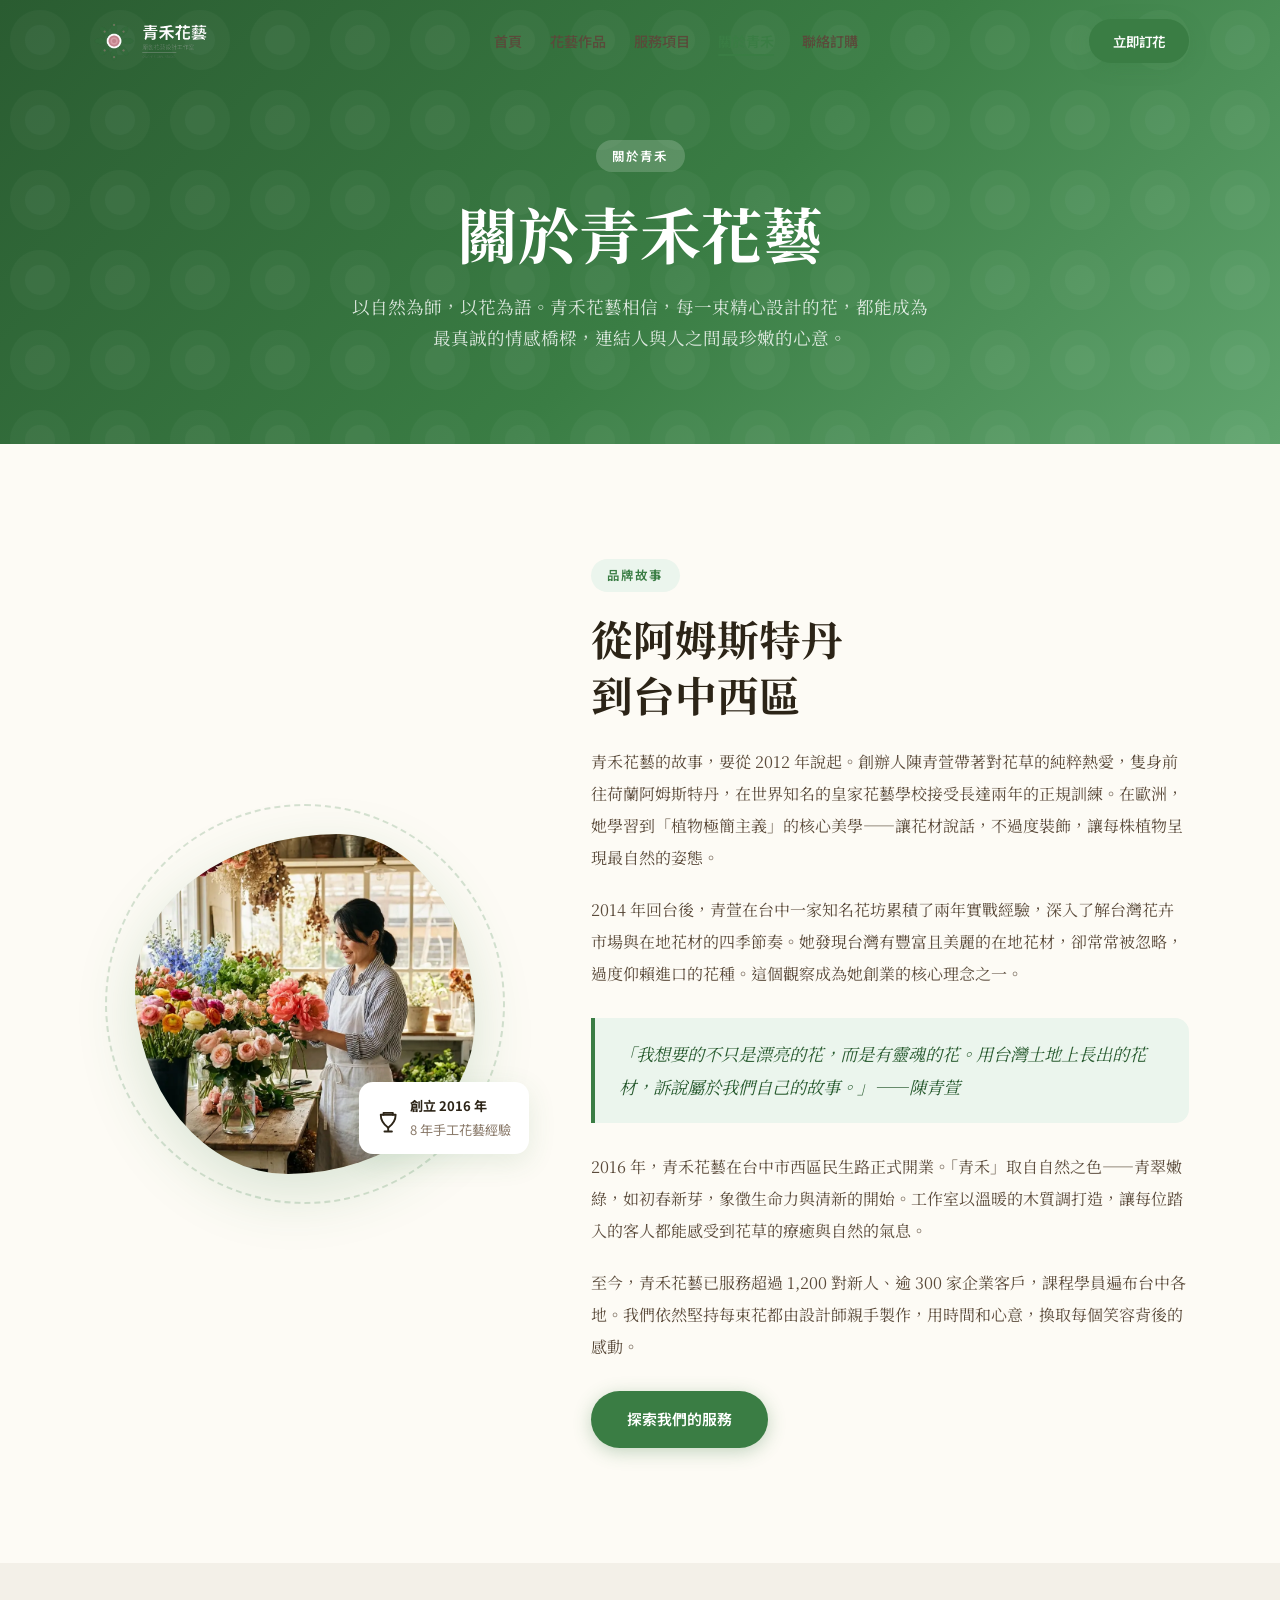
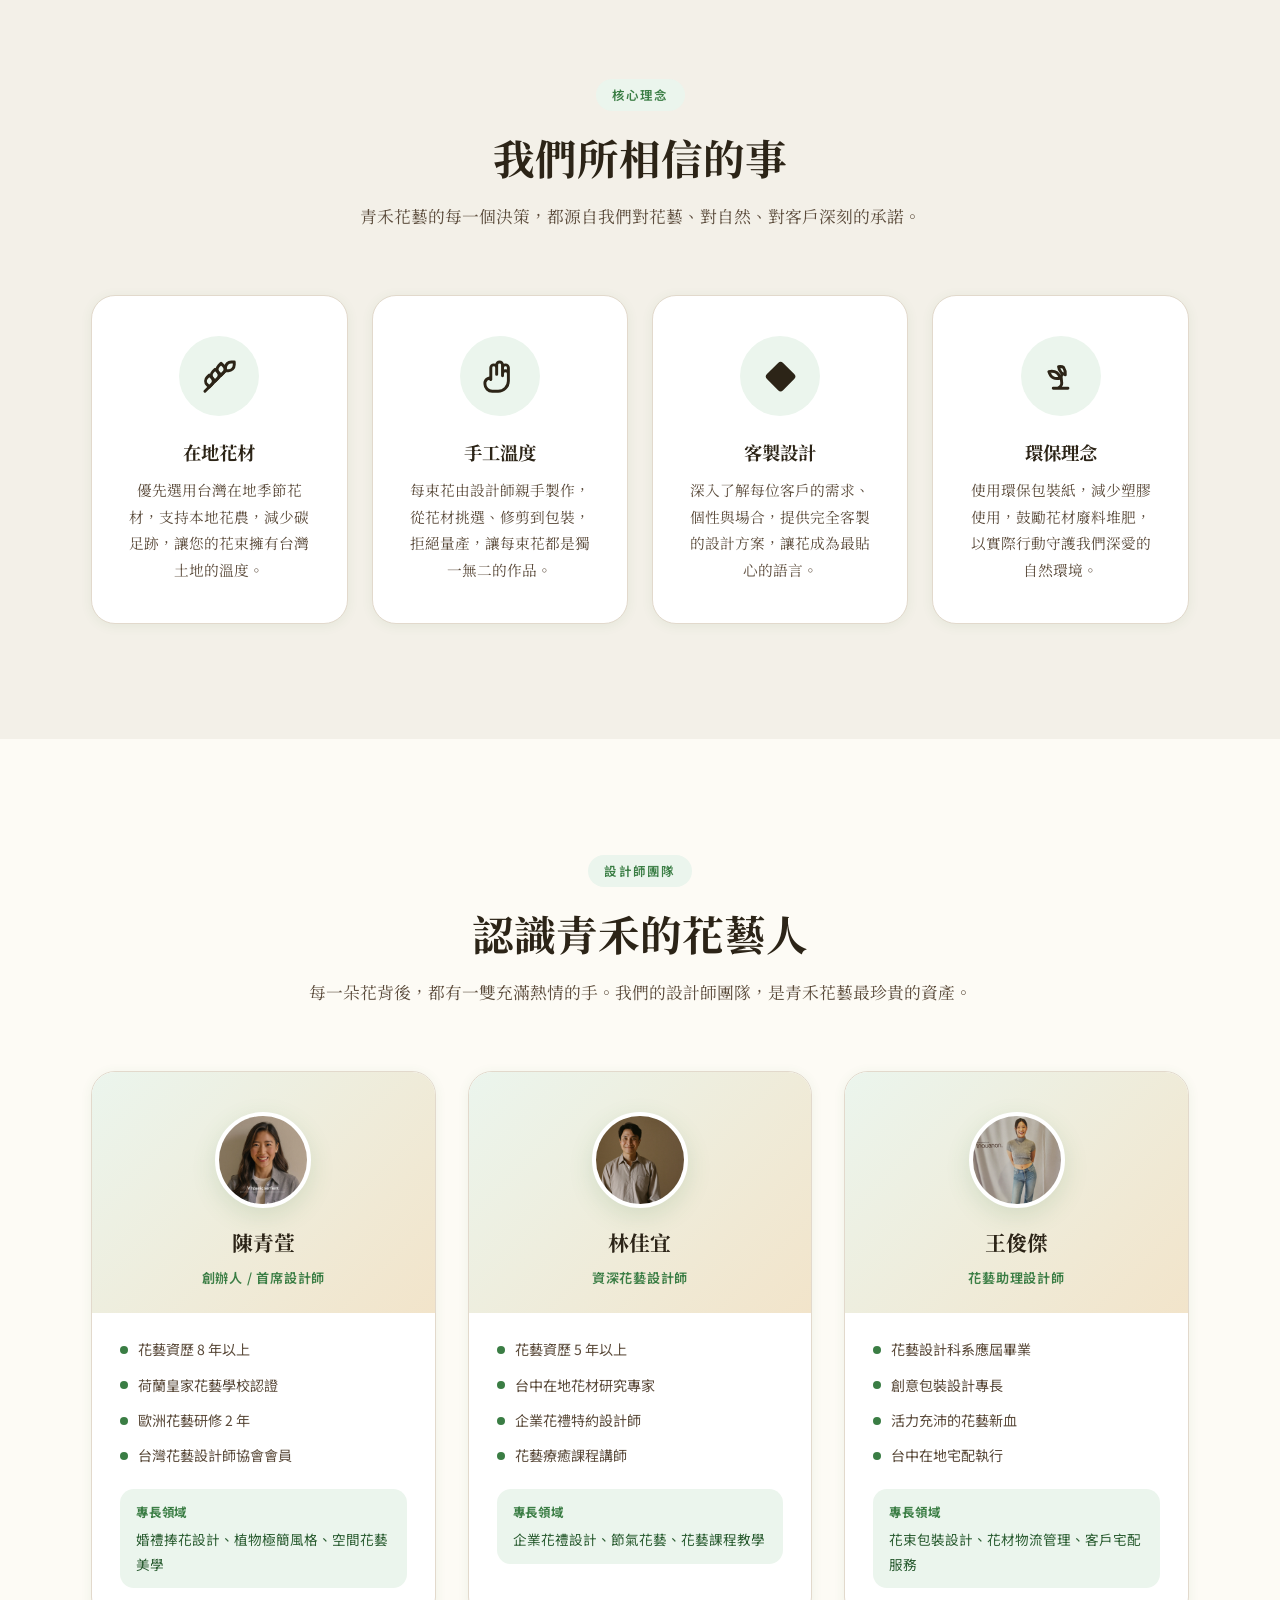
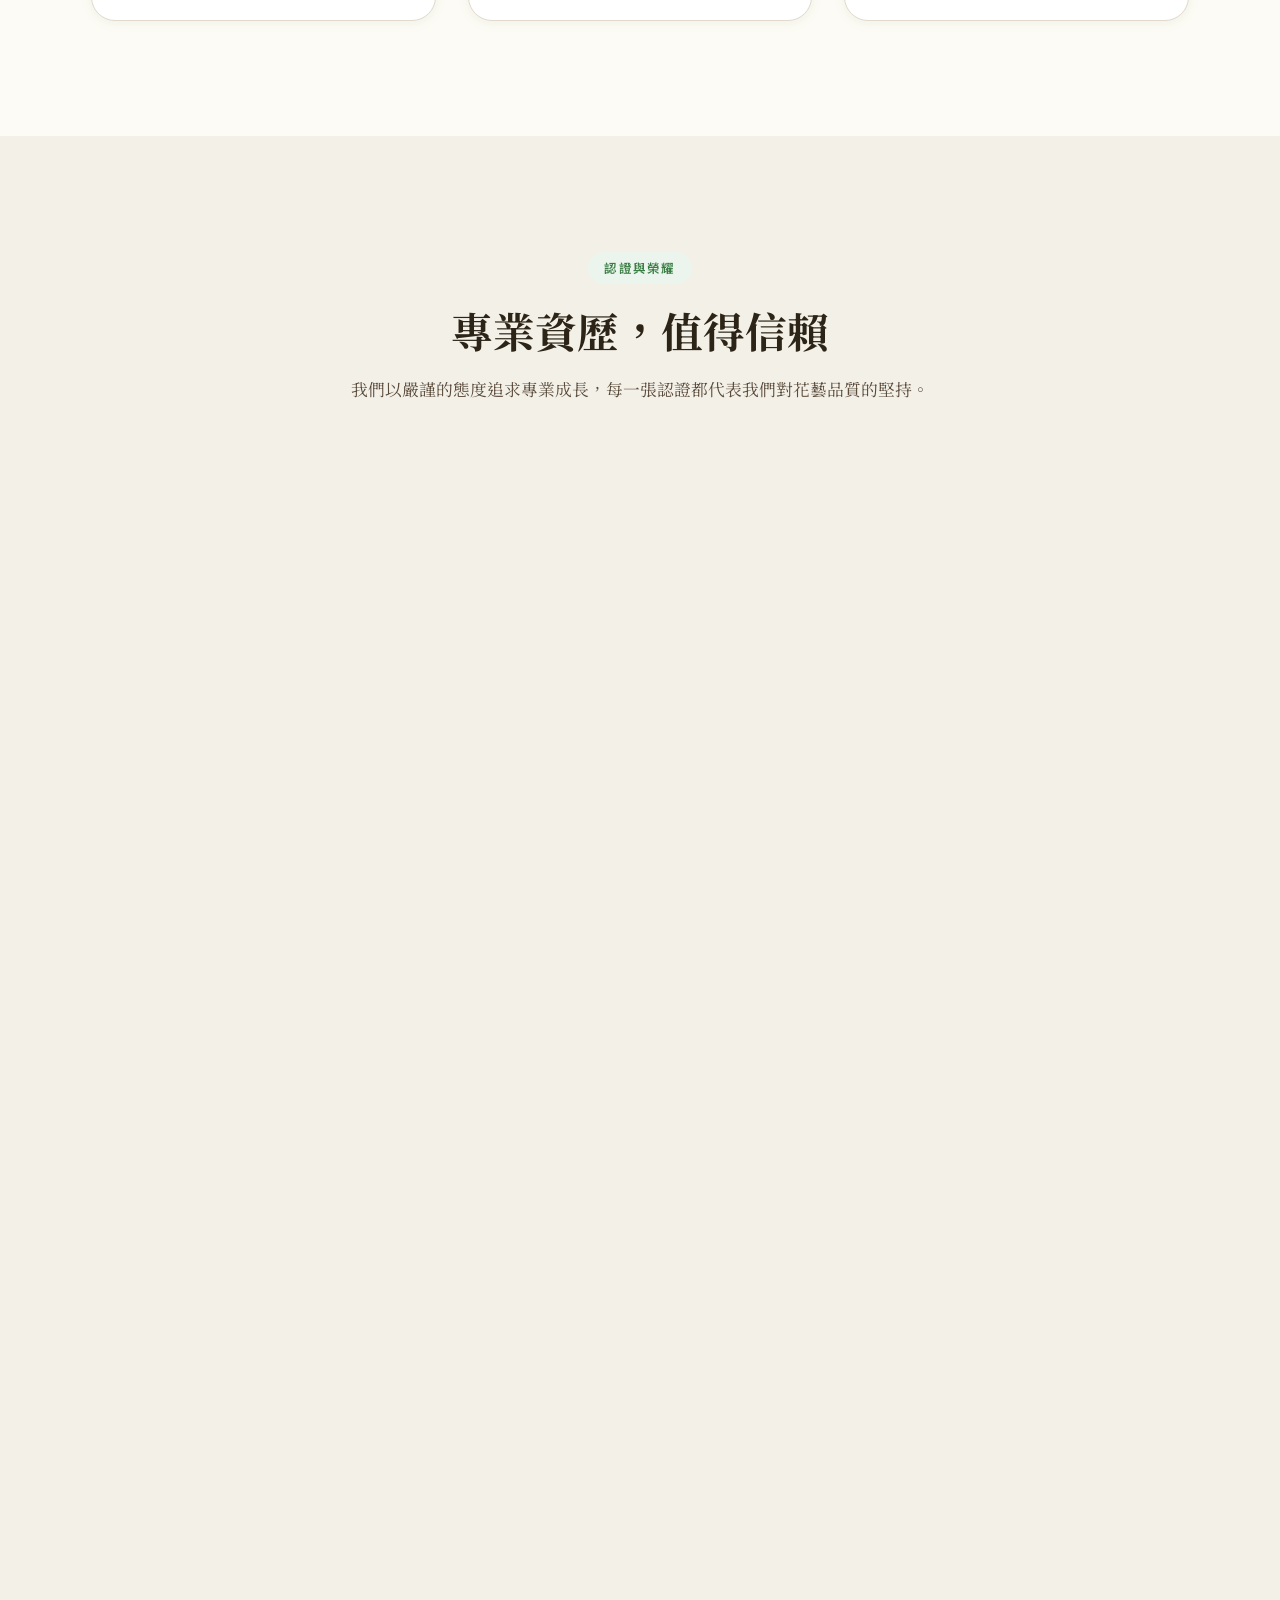
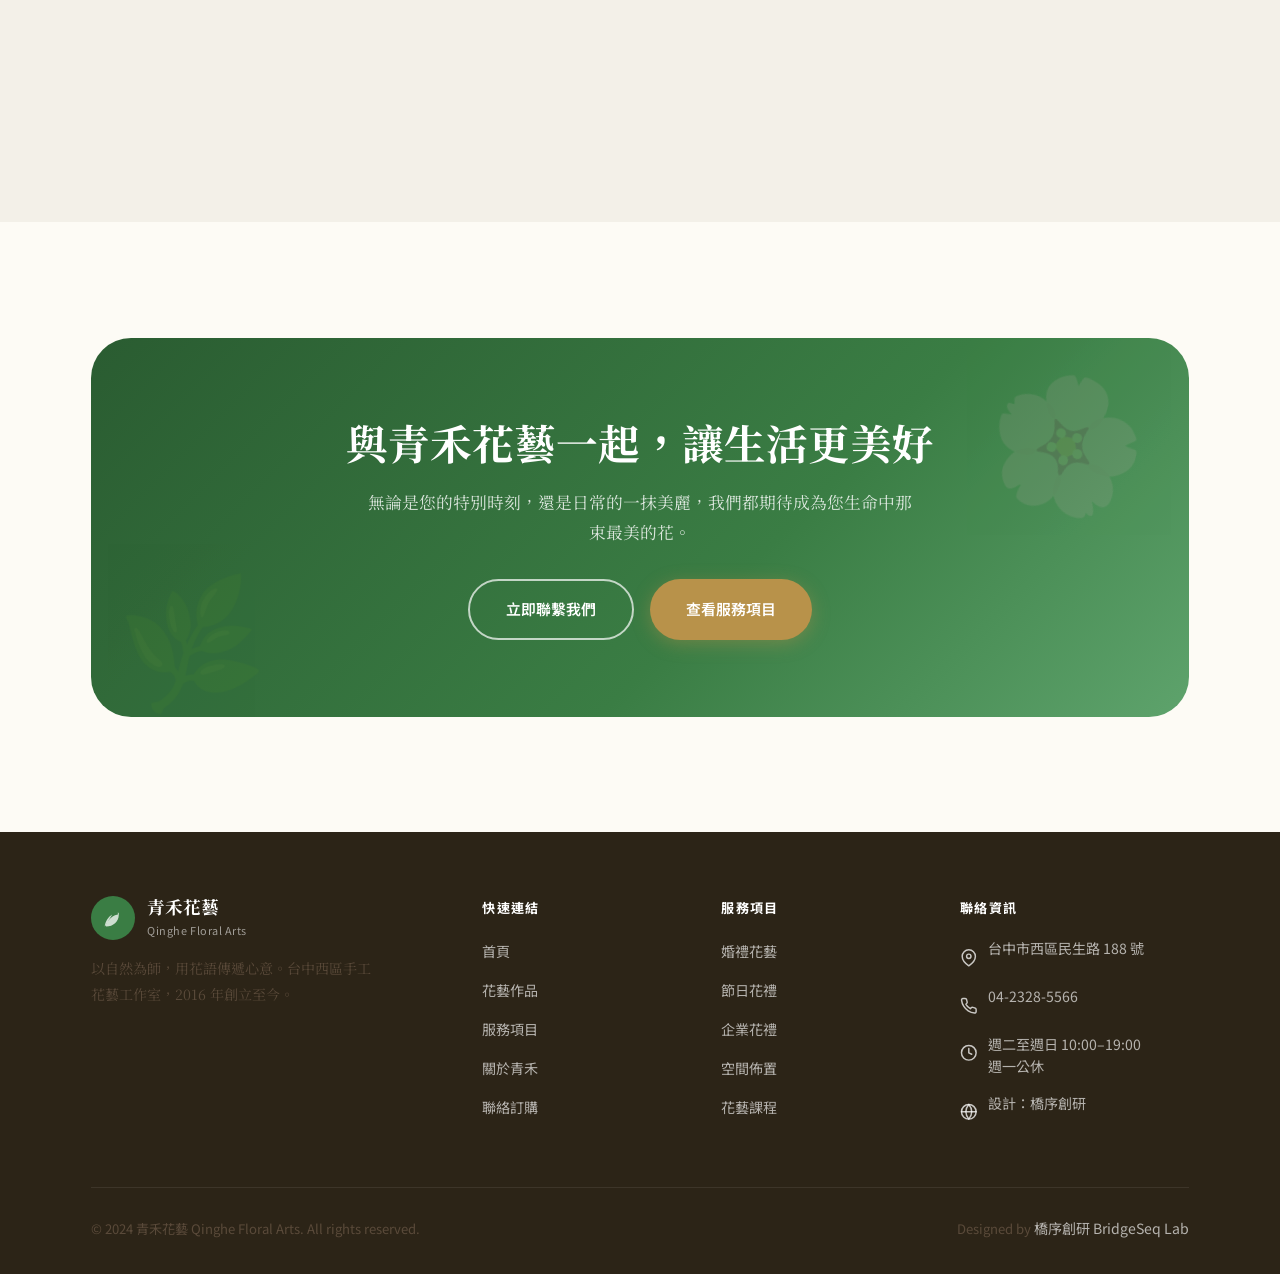
==== commit a01a0018: "fix: restore UTF-8 encoding for about.html" ====
--- a/about.html
+++ b/about.html
@@ -3,14 +3,11 @@
 <head>
 <meta charset="UTF-8">
 <meta name="viewport" content="width=device-width, initial-scale=1.0">
-<title>éæ¼éç¦¾è±è â é³éè±åµè¾¦äººã»å°ä¸­è¥¿åæå·¥è±èå·¥ä½å®¤</title>
-<meta name="description" content="éç¦¾è±èç±é³éè±æ¼ 2016 å¹´åµç«ï¼æ­æ´²è±èè¨ç·´èæ¯ï¼ä»¥ãæ¤ç©æ¥µç°¡ä¸»ç¾©ãçºæ ¸å¿çå¿µï¼ç¨å°ç£å¨å°è±ææå·¥æé æ¯æç¨ç¹è±èãäºè§£æåçåçæ-äºãè¨­è¨å¸«åéèåµä½çå¿µã">
-<meta name="keywords" content="éç¦¾è±èåçæ-äº,é³éè±è±èå¸«,å°ä¸­è±èå·¥ä½å®¤,æå·¥è±è,æ¤ç©æ¥µç°¡,å°ä¸­è±èèª²ç¨">
-<meta property="og:title" content="éæ¼éç¦¾è±è â åçæ-äºèåµä½çå¿µ">
-<meta property="og:description" content="éç¦¾è±è 2016 å¹´åµç«ï¼æ­æ´²è±èè¨ç·´èæ¯ï¼ä»¥å¨å°è±ææé èªç¶ççç¾å­¸ã">
+<title>關於青禾花藝 — 陳青萱創辦人・台中西區手工花藝工作室</title>
+<meta name="description" content="青禾花藝由陳青萱於 2016 年創立，歐洲花藝訓練背景，以「植物極簡主義」為核心理念，用台灣在地花材手工打造每束獨特花藝。了解我們的品牌故事、設計師團隊與創作理念。">
+<meta name="keywords" content="青禾花藝品牌故事,陳青萱花藝師,台中花藝工作室,手工花藝,植物極簡,台中花藝課程">
+<meta property="og:title" content="關於青禾花藝 — 品牌故事與創作理念">
+<meta property="og:description" content="青禾花藝 2016 年創立，歐洲花藝訓練背景，以在地花材打造自然療癒美學。">
 <meta property="og:type" content="website">
 <meta property="og:url" content="https://izzo24.github.io/qinghe-florist/about.html">
 <link rel="canonical" href="https://izzo24.github.io/qinghe-florist/about.html">
@@ -22,21 +19,21 @@
 {
   "@context": "https://schema.org",
   "@type": "LocalBusiness",
-  "name": "éç¦¾è±è",
+  "name": "青禾花藝",
   "alternateName": "Qinghe Floral Arts",
-  "description": "å°ä¸­è¥¿åæå·¥è±èå·¥ä½å®¤ï¼å°æ³¨å©ç¦®è±èãç¯æ¥è±ç¦®ãä¼æ¥­è±ç¦®èè±èèª²ç¨ã",
+  "description": "台中西區手工花藝工作室，專注婚禮花藝、節日花禮、企業花禮與花藝課程。",
   "url": "https://izzo24.github.io/qinghe-florist/",
   "telephone": "04-2328-5566",
   "foundingDate": "2016",
   "founder": {
     "@type": "Person",
-    "name": "é³éè±",
-    "jobTitle": "åµè¾¦äºº / é¦å¸­è¨­è¨å¸«"
+    "name": "陳青萱",
+    "jobTitle": "創辦人 / 首席設計師"
   },
   "address": {
     "@type": "PostalAddress",
-    "streetAddress": "æ°çè·¯ 188 è",
-    "addressLocality": "å°ä¸­å¸è¥¿å",
+    "streetAddress": "民生路 188 號",
+    "addressLocality": "台中市西區",
     "addressCountry": "TW"
   },
   "openingHours": "Tu-Su 10:00-19:00",
@@ -44,7 +41,7 @@
 }
 </script>
 <style>
-/* ââ About page styles ââ */
+/* —— About page styles —— */
 
 /* Brand Story */
 .story-section {
@@ -323,8 +320,7 @@
 <!-- Page Loader -->
 <div class="page-loader">
   <div class="loader-flower"><svg xmlns="http://www.w3.org/2000/svg" viewBox="0 0 24 24" width="1em" height="1em" fill="currentColor" style="display:inline-block;vertical-align:middle"><circle cx="12" cy="12" r="3" fill="currentColor"/><path d="M12 2a3 3 0 0 0-3 3 3 3 0 0 0 3-3zM12 19a3 3 0 0 0 3 3 3 3 0 0 0-3-3zM2 12a3 3 0 0 0 3 3 3 3 0 0 0-3-3zM19 12a3 3 0 0 0 3-3 3 3 0 0 0-3 3z"/><circle cx="6.5" cy="6.5" r="2.5"/><circle cx="17.5" cy="17.5" r="2.5"/><circle cx="6.5" cy="17.5" r="2.5"/><circle cx="17.5" cy="6.5" r="2.5"/></svg></div>
-  <div class="loader-text">è¼å-¥ä¸­</div>
+  <div class="loader-text">載入中</div>
 </div>
 
 <!-- Navigation -->
@@ -332,43 +328,40 @@
   <div class="container">
     <div class="nav-inner">
       <a href="index.html" class="nav-logo">
-        <img src="logos/qinghe-florist-logo-white.png" alt="青禾花藝" class="logo-white" style="height:46px;width:auto;">
-          <img src="logos/qinghe-florist-logo.png" alt="青禾花藝" class="logo-color" style="height:46px;width:auto;display:none;">
+        <img src="logos/qinghe-florist-logo-white.png" alt="R���" class="logo-white" style="height:46px;width:auto;">
+          <img src="logos/qinghe-florist-logo.png" alt="R���" class="logo-color" style="height:46px;width:auto;display:none;">
       </a>
       <ul class="nav-links">
-        <li><a href="index.html" class="nav-link">é¦é </a></li>
-        <li><a href="products.html" class="nav-link">è±èä½å</a></li>
-        <li><a href="services.html" class="nav-link">æåé -ç®</a></li>
-        <li><a href="about.html" class="nav-link active">éæ¼éç¦¾</a></li>
-        <li><a href="contact.html" class="nav-link">è¯çµ¡è¨è³¼</a></li>
+        <li><a href="index.html" class="nav-link">首頁</a></li>
+        <li><a href="products.html" class="nav-link">花藝作品</a></li>
+        <li><a href="services.html" class="nav-link">服務項目</a></li>
+        <li><a href="about.html" class="nav-link active">關於青禾</a></li>
+        <li><a href="contact.html" class="nav-link">聯絡訂購</a></li>
       </ul>
-      <a href="contact.html" class="btn btn-primary nav-cta">ç«å³è¨è±</a>
-      <button class="nav-hamburger" aria-label="éåé¸å®"><span></span><span></span><span></span></button>
+      <a href="contact.html" class="btn btn-primary nav-cta">立即訂花</a>
+      <button class="nav-hamburger" aria-label="開啟選單"><span></span><span></span><span></span></button>
     </div>
   </div>
 </nav>
 
 <!-- Mobile Nav -->
 <nav class="nav-mobile">
-  <button class="nav-mobile-close">â</button>
-  <a href="index.html" class="nav-link">é¦é </a>
-  <a href="products.html" class="nav-link">è±èä½å</a>
-  <a href="services.html" class="nav-link">æåé -ç®</a>
-  <a href="about.html" class="nav-link active">éæ¼éç¦¾</a>
-  <a href="contact.html" class="nav-link">è¯çµ¡è¨è³¼</a>
-  <a href="contact.html" class="btn btn-primary">ç«å³è¨è±</a>
+  <button class="nav-mobile-close">✕</button>
+  <a href="index.html" class="nav-link">首頁</a>
+  <a href="products.html" class="nav-link">花藝作品</a>
+  <a href="services.html" class="nav-link">服務項目</a>
+  <a href="about.html" class="nav-link active">關於青禾</a>
+  <a href="contact.html" class="nav-link">聯絡訂購</a>
+  <a href="contact.html" class="btn btn-primary">立即訂花</a>
 </nav>
 
 <!-- Page Hero -->
 <section class="page-hero">
   <div class="container">
     <div class="page-hero-content reveal">
-      <div class="eyebrow">éæ¼éç¦¾</div>
-      <h1>éæ¼éç¦¾è±è</h1>
-      <p>ä»¥èªç¶çºå¸«ï¼ä»¥è±çºèªãéç¦¾è±èç¸ä¿¡ï¼æ¯ä¸æç²¾å¿è¨­è¨çè±ï¼é½è½æçºæçèª çæ-ææ©æ¨ï¼é£çµäººèäººä¹éæçå«©çå¿æã</p>
+      <div class="eyebrow">關於青禾</div>
+      <h1>關於青禾花藝</h1>
+      <p>以自然為師，以花為語。青禾花藝相信，每一束精心設計的花，都能成為最真誠的情感橋樑，連結人與人之間最珍嫩的心意。</p>
     </div>
   </div>
 </section>
@@ -383,32 +376,21 @@
         <div class="story-badge">
           <div class="story-badge-icon"><svg xmlns="http://www.w3.org/2000/svg" viewBox="0 0 24 24" width="1em" height="1em" fill="none" stroke="currentColor" stroke-width="2" stroke-linecap="round" stroke-linejoin="round" style="display:inline-block;vertical-align:middle"><path d="M7 4V2h10v2"/><path d="M4 4h16C20 10 16 15 12 18 8 15 4 10 4 4z"/><path d="M12 18v4M8 22h8"/></svg></div>
           <div class="story-badge-text">
-            <span class="story-badge-label">åµç« 2016 å¹´</span>
-            <span class="story-badge-sub">8 å¹´æå·¥è±èç¶é©</span>
+            <span class="story-badge-label">創立 2016 年</span>
+            <span class="story-badge-sub">8 年手工花藝經驗</span>
           </div>
         </div>
       </div>
       <div class="story-text reveal reveal-delay-1">
-        <div class="eyebrow">åçæ-äº</div>
-        <h2>å¾é¿å§æ¯ç¹ä¸¹<br>å°å°ä¸­è¥¿å</h2>
-        <p>éç¦¾è±èçæ-äºï¼è¦å¾ 2012 å¹´èªªèµ·ãåµè¾¦äººé³éè±å¸¶èå°è±èçç´ç²¹ç±æï¼é»èº«åå¾è·è­é¿å§æ¯ç¹ä¸¹ï¼å¨ä¸çç¥åççå®¶è±èå­¸æ ¡æ¥åé·éå-©å¹´çæ­£è¦è¨ç·´ãå¨æ­æ´²ï¼å¥¹å­¸ç¿å°ãæ¤ç©æ¥µç°¡ä¸»ç¾©ãçæ ¸å¿ç¾å­¸ââè®è±æèªªè©±ï¼ä¸éåº¦è£é£¾ï¼è®æ¯æ ªæ¤ç©åç¾æèªç¶çå§¿æ-ã</p>
-        <p>2014 å¹´åå°å¾ï¼éè±å¨å°ä¸­ä¸å®¶ç¥åè±åç´¯ç©äºå-©å¹´å¯¦æ°ç¶é©ï¼æ·±å-¥äºè§£å°ç£è±åå¸å ´èå¨å°è±æçåå­£ç¯å¥ãå¥¹ç¼ç¾å°ç£æè±å¯ä¸ç¾éºçå¨å°è±æï¼å»å¸¸å¸¸è¢«å¿½ç¥ï¼éåº¦ä»°è³´é²å£çè±ç¨®ãéåè§å¯æçºå¥¹åµæ¥­çæ ¸å¿çå¿µä¹ä¸ã</p>
-        <div class="story-highlight">ãææ³è¦çä¸åªæ¯æ¼äº®çè±ï¼èæ¯æéé­çè±ãç¨å°ç£åå°ä¸é·åºçè±æï¼è¨´èªªå±¬æ¼æåèªå·±çæ-äºããââé³éè±</div>
-        <p>2016 å¹´ï¼éç¦¾è±èå¨å°ä¸­å¸è¥¿åæ°çè·¯æ­£å¼éæ¥­ããéç¦¾ãåèªèªç¶ä¹è²ââéç¿ å«©ç¶ ï¼å¦åæ¥æ°è½ï¼è±¡å¾µçå½åèæ¸-æ°çéå§ãå·¥ä½å®¤ä»¥æº«æçæ¨è³ªèª¿æé ï¼è®æ¯ä½è¸å-¥çå®¢äººé½è½æåå°è±èçççèèªç¶çæ°£æ¯ã</p>
-        <p>è³ä»ï¼éç¦¾è±èå·²æåè¶-é 1,200 å°æ°äººãé¾ 300 å®¶ä¼æ¥­å®¢æ¶ï¼èª²ç¨å­¸å¡éå¸å°ä¸­åå°ãæåä¾ç¶å -ææ¯æè±é½ç±è¨­è¨å¸«è¦ªæè£½ä½ï¼ç¨æéåå¿æï¼æåæ¯åç¬å®¹èå¾çæåã</p>
+        <div class="eyebrow">品牌故事</div>
+        <h2>從阿姆斯特丹<br>到台中西區</h2>
+        <p>青禾花藝的故事，要從 2012 年說起。創辦人陳青萱帶著對花草的純粹熱愛，隻身前往荷蘭阿姆斯特丹，在世界知名的皇家花藝學校接受長達兩年的正規訓練。在歐洲，她學習到「植物極簡主義」的核心美學——讓花材說話，不過度裝飾，讓每株植物呈現最自然的姿態。</p>
+        <p>2014 年回台後，青萱在台中一家知名花坊累積了兩年實戰經驗，深入了解台灣花卉市場與在地花材的四季節奏。她發現台灣有豐富且美麗的在地花材，卻常常被忽略，過度仰賴進口的花種。這個觀察成為她創業的核心理念之一。</p>
+        <div class="story-highlight">「我想要的不只是漂亮的花，而是有靈魂的花。用台灣土地上長出的花材，訴說屬於我們自己的故事。」——陳青萱</div>
+        <p>2016 年，青禾花藝在台中市西區民生路正式開業。「青禾」取自自然之色——青翠嫩綠，如初春新芽，象徵生命力與清新的開始。工作室以溫暖的木質調打造，讓每位踏入的客人都能感受到花草的療癒與自然的氣息。</p>
+        <p>至今，青禾花藝已服務超過 1,200 對新人、逾 300 家企業客戶，課程學員遍布台中各地。我們依然堅持每束花都由設計師親手製作，用時間和心意，換取每個笑容背後的感動。</p>
         <div style="margin-top:28px;">
-          <a href="services.html" class="btn btn-primary">æ¢ç´¢æåçæå</a>
+          <a href="services.html" class="btn btn-primary">探索我們的服務</a>
         </div>
       </div>
     </div>
@@ -419,35 +401,30 @@
 <section class="values-section">
   <div class="container">
     <div class="section-heading reveal">
-      <div class="eyebrow">æ ¸å¿çå¿µ</div>
-      <h2>æåæç¸ä¿¡çäº</h2>
-      <p>éç¦¾è±èçæ¯ä¸åæ±ºç­ï¼é½æºèªæåå°è±èãå°èªç¶ãå°å®¢æ¶æ·±å»çæ¿è«¾ã</p>
+      <div class="eyebrow">核心理念</div>
+      <h2>我們所相信的事</h2>
+      <p>青禾花藝的每一個決策，都源自我們對花藝、對自然、對客戶深刻的承諾。</p>
     </div>
     <div class="grid-4">
       <div class="value-card reveal">
         <div class="value-icon"><svg xmlns="http://www.w3.org/2000/svg" viewBox="0 0 24 24" width="1em" height="1em" fill="none" stroke="currentColor" stroke-width="2" stroke-linecap="round" stroke-linejoin="round" style="display:inline-block;vertical-align:middle"><path d="M2 22 16 8"/><path d="M3.47 12.53 5 11l1.53 1.53a3.5 3.5 0 0 1 0 4.94L5 19l-1.53-1.53a3.5 3.5 0 0 1 0-4.94z"/><path d="M7.47 8.53 9 7l1.53 1.53a3.5 3.5 0 0 1 0 4.94L9 15l-1.53-1.53a3.5 3.5 0 0 1 0-4.94z"/><path d="M11.47 4.53 13 3l1.53 1.53a3.5 3.5 0 0 1 0 4.94L13 11l-1.53-1.53a3.5 3.5 0 0 1 0-4.94z"/><path d="M20 2h2v2a4 4 0 0 1-4 4h-2V6a4 4 0 0 1 4-4z"/></svg></div>
-        <h3>å¨å°è±æ</h3>
-        <p>åªå-é¸ç¨å°ç£å¨å°å­£ç¯è±æï¼æ¯ææ¬å°è±è¾²ï¼æ¸å°ç¢³è¶³è·¡ï¼è®æ¨çè±æææå°ç£åå°çæº«åº¦ã</p>
+        <h3>在地花材</h3>
+        <p>優先選用台灣在地季節花材，支持本地花農，減少碳足跡，讓您的花束擁有台灣土地的溫度。</p>
       </div>
       <div class="value-card reveal reveal-delay-1">
         <div class="value-icon"><svg xmlns="http://www.w3.org/2000/svg" viewBox="0 0 24 24" width="1em" height="1em" fill="none" stroke="currentColor" stroke-width="2" stroke-linecap="round" stroke-linejoin="round" style="display:inline-block;vertical-align:middle"><path d="M18 11V6a2 2 0 0 0-4 0v0M14 10V4a2 2 0 0 0-4 0v2M10 10.5V6a2 2 0 0 0-4 0v8M6 14l-.867-1.069A4 4 0 0 0 2 15.803V17a5 5 0 0 0 5 5h4a7 7 0 0 0 7-7v-5a2 2 0 0 0-4 0v1.5"/></svg></div>
-        <h3>æå·¥æº«åº¦</h3>
-        <p>æ¯æè±ç±è¨­è¨å¸«è¦ªæè£½ä½ï¼å¾è±ææé¸ãä¿®åªå°å-è£ï¼æçµéç¢ï¼è®æ¯æè±é½æ¯ç¨ä¸ç¡äºçä½åã</p>
+        <h3>手工溫度</h3>
+        <p>每束花由設計師親手製作，從花材挑選、修剪到包裝，拒絕量產，讓每束花都是獨一無二的作品。</p>
       </div>
       <div class="value-card reveal reveal-delay-2">
         <div class="value-icon"><svg xmlns="http://www.w3.org/2000/svg" viewBox="0 0 24 24" width="1em" height="1em" fill="currentColor" style="display:inline-block;vertical-align:middle"><path d="M2.7 10.3a2.41 2.41 0 0 0 0 3.41l7.59 7.59a2.41 2.41 0 0 0 3.41 0l7.59-7.59a2.41 2.41 0 0 0 0-3.41L13.7 2.71a2.41 2.41 0 0 0-3.41 0z"/></svg></div>
-        <h3>å®¢è£½è¨­è¨</h3>
-        <p>æ·±å-¥äºè§£æ¯ä½å®¢æ¶çéæ±ãåæ§èå ´åï¼æä¾å®å-¨å®¢è£½çè¨­è¨æ¹æ¡ï¼è®è±æçºæè²¼å¿çèªè¨ã</p>
+        <h3>客製設計</h3>
+        <p>深入了解每位客戶的需求、個性與場合，提供完全客製的設計方案，讓花成為最貼心的語言。</p>
       </div>
       <div class="value-card reveal reveal-delay-3">
         <div class="value-icon"><svg xmlns="http://www.w3.org/2000/svg" viewBox="0 0 24 24" width="1em" height="1em" fill="none" stroke="currentColor" stroke-width="2" stroke-linecap="round" stroke-linejoin="round" style="display:inline-block;vertical-align:middle"><path d="M7 20h10M10 20c5.5-2.5.8-6.4 3-10"/><path d="M9.5 9.4c1.1.8 1.8 2.2 2.3 3.7-2 .4-3.5.4-4.8-.3-1.2-.6-2.3-1.9-3-4.2 2.8-.5 4.4 0 5.5.8z"/><path d="M14.1 6a7 7 0 0 1 1.1 4.8 7 7 0 0 1-2.8-1.6 7 7 0 0 1-1.8-4c2-.4 3.5.4 3.5.8z"/></svg></div>
-        <h3>ç°ä¿çå¿µ</h3>
-        <p>ä½¿ç¨ç°ä¿å-è£ç´ï¼æ¸å°å¡è ä½¿ç¨ï¼é¼åµè±æå»¢æå è¥ï¼ä»¥å¯¦éè¡åå®è­·æåæ·±æçèªç¶ç°å¢ã</p>
+        <h3>環保理念</h3>
+        <p>使用環保包裝紙，減少塑膠使用，鼓勵花材廢料堆肥，以實際行動守護我們深愛的自然環境。</p>
       </div>
     </div>
   </div>
@@ -457,76 +434,65 @@
 <section class="team-section">
   <div class="container">
     <div class="section-heading reveal">
-      <div class="eyebrow">è¨­è¨å¸«åé</div>
-      <h2>èªè­éç¦¾çè±èäºº</h2>
-      <p>æ¯ä¸æµè±èå¾ï¼é½æä¸éå--æ»¿ç±æ-çæãæåçè¨­è¨å¸«åéï¼æ¯éç¦¾è±èæçè²´çè³ç¢ã</p>
+      <div class="eyebrow">設計師團隊</div>
+      <h2>認識青禾的花藝人</h2>
+      <p>每一朵花背後，都有一雙充滿熱情的手。我們的設計師團隊，是青禾花藝最珍貴的資產。</p>
     </div>
     <div class="team-grid">
       <div class="team-card reveal">
         <div class="team-card-header">
           <div class="team-avatar"><img src="images/avatar-1.webp" alt="" style="width:100%;height:100%;object-fit:cover;border-radius:50%" loading="lazy"></div>
-          <div class="team-name">é³éè±</div>
-          <div class="team-title">åµè¾¦äºº / é¦å¸­è¨­è¨å¸«</div>
+          <div class="team-name">陳青萱</div>
+          <div class="team-title">創辦人 / 首席設計師</div>
         </div>
         <div class="team-card-body">
           <div class="team-stat-list">
-            <div class="team-stat"><div class="team-stat-dot"></div><span>è±èè³æ­· 8 å¹´ä»¥ä¸</span></div>
-            <div class="team-stat"><div class="team-stat-dot"></div><span>è·è­çå®¶è±èå­¸æ ¡èªè­</span></div>
-            <div class="team-stat"><div class="team-stat-dot"></div><span>æ­æ´²è±èç ä¿® 2 å¹´</span></div>
-            <div class="team-stat"><div class="team-stat-dot"></div><span>å°ç£è±èè¨­è¨å¸«åææå¡</span></div>
+            <div class="team-stat"><div class="team-stat-dot"></div><span>花藝資歷 8 年以上</span></div>
+            <div class="team-stat"><div class="team-stat-dot"></div><span>荷蘭皇家花藝學校認證</span></div>
+            <div class="team-stat"><div class="team-stat-dot"></div><span>歐洲花藝研修 2 年</span></div>
+            <div class="team-stat"><div class="team-stat-dot"></div><span>台灣花藝設計師協會會員</span></div>
           </div>
           <div class="team-specialty">
-            <strong>å°é·é å</strong>
-            å©ç¦®æ§è±è¨­è¨ãæ¤ç©æ¥µç°¡é¢¨æ ¼ãç©ºéè±èç¾å­¸
+            <strong>專長領域</strong>
+            婚禮捧花設計、植物極簡風格、空間花藝美學
           </div>
         </div>
       </div>
       <div class="team-card reveal reveal-delay-1">
         <div class="team-card-header">
           <div class="team-avatar"><img src="images/avatar-2.webp" alt="" style="width:100%;height:100%;object-fit:cover;border-radius:50%" loading="lazy"></div>
-          <div class="team-name">æä½³å®</div>
-          <div class="team-title">è³æ·±è±èè¨­è¨å¸«</div>
+          <div class="team-name">林佳宜</div>
+          <div class="team-title">資深花藝設計師</div>
         </div>
         <div class="team-card-body">
           <div class="team-stat-list">
-            <div class="team-stat"><div class="team-stat-dot"></div><span>è±èè³æ­· 5 å¹´ä»¥ä¸</span></div>
-            <div class="team-stat"><div class="team-stat-dot"></div><span>å°ä¸­å¨å°è±æç ç©¶å°å®¶</span></div>
-            <div class="team-stat"><div class="team-stat-dot"></div><span>ä¼æ¥­è±ç¦®ç¹ç´è¨­è¨å¸«</span></div>
-            <div class="team-stat"><div class="team-stat-dot"></div><span>è±èççèª²ç¨è¬å¸«</span></div>
+            <div class="team-stat"><div class="team-stat-dot"></div><span>花藝資歷 5 年以上</span></div>
+            <div class="team-stat"><div class="team-stat-dot"></div><span>台中在地花材研究專家</span></div>
+            <div class="team-stat"><div class="team-stat-dot"></div><span>企業花禮特約設計師</span></div>
+            <div class="team-stat"><div class="team-stat-dot"></div><span>花藝療癒課程講師</span></div>
           </div>
           <div class="team-specialty">
-            <strong>å°é·é å</strong>
-            ä¼æ¥­è±ç¦®è¨­è¨ãç¯æ°£è±èãè±èèª²ç¨æå­¸
+            <strong>專長領域</strong>
+            企業花禮設計、節氣花藝、花藝課程教學
           </div>
         </div>
       </div>
       <div class="team-card reveal reveal-delay-2">
         <div class="team-card-header">
           <div class="team-avatar"><img src="images/avatar-3.webp" alt="" style="width:100%;height:100%;object-fit:cover;border-radius:50%" loading="lazy"></div>
-          <div class="team-name">çä¿å</div>
-          <div class="team-title">è±èå©çè¨­è¨å¸«</div>
+          <div class="team-name">王俊傑</div>
+          <div class="team-title">花藝助理設計師</div>
         </div>
         <div class="team-card-body">
           <div class="team-stat-list">
-            <div class="team-stat"><div class="team-stat-dot"></div><span>è±èè¨­è¨ç§ç³»æå±ç¢æ¥­</span></div>
-            <div class="team-stat"><div class="team-stat-dot"></div><span>åµæå-è£è¨­è¨å°é·</span></div>
-            <div class="team-stat"><div class="team-stat-dot"></div><span>æ´»åå--æ²çè±èæ°è¡</span></div>
-            <div class="team-stat"><div class="team-stat-dot"></div><span>å°ä¸­å¨å°å®-é-å·è¡</span></div>
+            <div class="team-stat"><div class="team-stat-dot"></div><span>花藝設計科系應屆畢業</span></div>
+            <div class="team-stat"><div class="team-stat-dot"></div><span>創意包裝設計專長</span></div>
+            <div class="team-stat"><div class="team-stat-dot"></div><span>活力充沛的花藝新血</span></div>
+            <div class="team-stat"><div class="team-stat-dot"></div><span>台中在地宅配執行</span></div>
           </div>
           <div class="team-specialty">
-            <strong>å°é·é å</strong>
-            è±æå-è£è¨­è¨ãè±æç©æµç®¡çãå®¢æ¶å®-é-æå
+            <strong>專長領域</strong>
+            花束包裝設計、花材物流管理、客戶宅配服務
           </div>
         </div>
       </div>
@@ -538,41 +504,38 @@
 <section class="cert-section">
   <div class="container">
     <div class="section-heading reveal">
-      <div class="eyebrow">èªè­èæ¦®è</div>
-      <h2>å°æ¥­è³æ­·ï¼å¼å¾ä¿¡è³´</h2>
-      <p>æåä»¥å´è¬¹çæ-åº¦è¿½æ±å°æ¥­æé·ï¼æ¯ä¸å¼µèªè­é½ä»£è¡¨æåå°è±èåè³ªçå -æã</p>
+      <div class="eyebrow">認證與榮耀</div>
+      <h2>專業資歷，值得信賴</h2>
+      <p>我們以嚴謹的態度追求專業成長，每一張認證都代表我們對花藝品質的堅持。</p>
     </div>
 
     <div class="cert-grid" style="margin-bottom: 72px;">
       <div class="cert-card reveal">
         <div class="cert-icon"><svg xmlns="http://www.w3.org/2000/svg" viewBox="0 0 24 24" width="1em" height="1em" fill="none" stroke="currentColor" stroke-width="2" stroke-linecap="round" stroke-linejoin="round" style="display:inline-block;vertical-align:middle"><circle cx="12" cy="8" r="6"/><path d="M15.477 12.89 17 22l-5-3-5 3 1.523-9.11"/></svg></div>
         <div>
-          <div class="cert-title">å°ç£è±èè¨­è¨å¸«åææå¡</div>
-          <div class="cert-desc">æ­£å¼èªè­æå¡ï¼å®æåèåå-§å¤è±èç ç¿èè¨­è¨ç«¶è³½ï¼æçºç²¾é²å°æ¥­æè½ã</div>
+          <div class="cert-title">台灣花藝設計師協會會員</div>
+          <div class="cert-desc">正式認證會員，定期參與國內外花藝研習與設計競賽，持續精進專業技能。</div>
         </div>
       </div>
       <div class="cert-card reveal reveal-delay-1">
         <div class="cert-icon"><svg xmlns="http://www.w3.org/2000/svg" viewBox="0 0 24 24" width="1em" height="1em" fill="currentColor" style="display:inline-block;vertical-align:middle"><circle cx="12" cy="12" r="3" fill="currentColor"/><path d="M12 2a3 3 0 0 0-3 3 3 3 0 0 0 3-3zM12 19a3 3 0 0 0 3 3 3 3 0 0 0-3-3zM2 12a3 3 0 0 0 3 3 3 3 0 0 0-3-3zM19 12a3 3 0 0 0 3-3 3 3 0 0 0-3 3z"/><circle cx="6.5" cy="6.5" r="2.5"/><circle cx="17.5" cy="17.5" r="2.5"/><circle cx="6.5" cy="17.5" r="2.5"/><circle cx="17.5" cy="6.5" r="2.5"/></svg></div>
         <div>
-          <div class="cert-title">è·è­çå®¶è±èå­¸æ ¡èªè­</div>
-          <div class="cert-desc">åµè¾¦äººé³éè±åå¾è·è­çå®¶è±èå­¸æ ¡ï¼KAVBï¼åéèªè­ï¼ä»£è¡¨æ­æ´²è±èæé«æè²æ°´æºã</div>
+          <div class="cert-title">荷蘭皇家花藝學校認證</div>
+          <div class="cert-desc">創辦人陳青萱取得荷蘭皇家花藝學校（KAVB）國際認證，代表歐洲花藝最高教育水準。</div>
         </div>
       </div>
       <div class="cert-card reveal reveal-delay-2">
         <div class="cert-icon"><svg xmlns="http://www.w3.org/2000/svg" viewBox="0 0 24 24" width="1em" height="1em" fill="currentColor" style="display:inline-block;vertical-align:middle"><polygon points="12 2 15.09 8.26 22 9.27 17 14.14 18.18 21.02 12 17.77 5.82 21.02 7 14.14 2 9.27 8.91 8.26 12 2"/></svg></div>
         <div>
-          <div class="cert-title">2022 å¹´å°ä¸­åªè¯ååºè¡¨æ</div>
-          <div class="cert-desc">ç²å°ä¸­å¸æ¿åºè©é¸çºå¹´åº¦åªè¯ç¹è²ååºï¼è¯å®æåå¨å¨å°è±èæåæ¨å»£ä¸çè²¢ç»ã</div>
+          <div class="cert-title">2022 年台中優良商店表揚</div>
+          <div class="cert-desc">獲台中市政府評選為年度優良特色商店，肯定我們在在地花藝文化推廣上的貢獻。</div>
         </div>
       </div>
       <div class="cert-card reveal reveal-delay-3">
         <div class="cert-icon"><svg xmlns="http://www.w3.org/2000/svg" viewBox="0 0 24 24" width="1em" height="1em" fill="none" stroke="currentColor" stroke-width="2" stroke-linecap="round" stroke-linejoin="round" style="display:inline-block;vertical-align:middle"><path d="M4 22h16a2 2 0 0 0 2-2V4a2 2 0 0 0-2-2H8a2 2 0 0 0-2 2v16a2 2 0 0 1-2 2zm0 0a2 2 0 0 1-2-2v-9c0-1.1.9-2 2-2h2"/><path d="M18 14h-8M15 18h-5M10 6h8v4h-8V6z"/></svg></div>
         <div>
-          <div class="cert-title">åªé«å ±å°</div>
-          <div class="cert-desc">æ¾ç²ãShopping DesignãããLa Vieããå°ä¸­å¨å°åªé«ç­å¤å®¶åªé«å°é¡å ±å°ï¼è¯å®åçç¾å­¸ã</div>
+          <div class="cert-title">媒體報導</div>
+          <div class="cert-desc">曾獲《Shopping Design》、《La Vie》、台中在地媒體等多家媒體專題報導，肯定品牌美學。</div>
         </div>
       </div>
     </div>
@@ -580,50 +543,44 @@
     <!-- Timeline -->
     <div style="max-width: 640px; margin: 0 auto;">
       <div class="section-heading reveal" style="margin-bottom: 40px; text-align: left; max-width: none;">
-        <div class="eyebrow">åçéç¨</div>
-        <h2>éç¦¾çæé·æ-äº</h2>
+        <div class="eyebrow">品牌里程</div>
+        <h2>青禾的成長故事</h2>
       </div>
       <div class="timeline reveal">
         <div class="timeline-item">
           <div class="timeline-dot"></div>
-          <div class="timeline-year">2012â2014</div>
-          <div class="timeline-text">é³éè±èµ´è·è­é¿å§æ¯ç¹ä¸¹ï¼å°±è®è·è­çå®¶è±èå­¸æ ¡ï¼ç³»çµ±å­¸ç¿æ­æ´²èªç¶é¢¨æ ¼è±èï¼åå¾åéèªè­ã</div>
+          <div class="timeline-year">2012–2014</div>
+          <div class="timeline-text">陳青萱赴荷蘭阿姆斯特丹，就讀荷蘭皇家花藝學校，系統學習歐洲自然風格花藝，取得國際認證。</div>
         </div>
         <div class="timeline-item">
           <div class="timeline-dot"></div>
-          <div class="timeline-year">2014â2016</div>
-          <div class="timeline-text">åå°å¾æ¼å°ä¸­ç¥åè±åä»»è·è³æ·±è¨­è¨å¸«ï¼æ·±å-¥ç ç©¶å°ç£å¨å°è±æï¼ç´¯ç©å©ç¦®èåæ¥­è±èå¯¦æ°ç¶é©ã</div>
+          <div class="timeline-year">2014–2016</div>
+          <div class="timeline-text">回台後於台中知名花坊任職資深設計師，深入研究台灣在地花材，累積婚禮與商業花藝實戰經驗。</div>
         </div>
         <div class="timeline-item">
           <div class="timeline-dot"></div>
           <div class="timeline-year">2016</div>
-          <div class="timeline-text">éç¦¾è±èæ¼å°ä¸­å¸è¥¿åæ°çè·¯ 188 èæ­£å¼åµç«ï¼ä»¥ãå¨å°è±æã»æå·¥æº«åº¦ãçºæ ¸å¿ï¼æéç¬¬ä¸æå·¥ä½å®¤å¤§éã</div>
+          <div class="timeline-text">青禾花藝於台中市西區民生路 188 號正式創立，以「在地花材・手工溫度」為核心，打開第一扇工作室大門。</div>
         </div>
         <div class="timeline-item">
           <div class="timeline-dot"></div>
           <div class="timeline-year">2018</div>
-          <div class="timeline-text">éè¨­è±èèª²ç¨ï¼æ¨å»£è±èççç¾å­¸ï¼é¦å¹´å¸å¼é¾ 200 åå­¸å¡åèï¼æ·±ç²å¥½è©ã</div>
+          <div class="timeline-text">開設花藝課程，推廣花藝療癒美學，首年吸引逾 200 名學員參與，深獲好評。</div>
         </div>
         <div class="timeline-item">
           <div class="timeline-dot"></div>
           <div class="timeline-year">2020</div>
-          <div class="timeline-text">æ´å¤§ä¼æ¥­è±ç¦®æåï¼èå°ä¸­å¤å®¶äºæé£¯åºåç¥åä¼æ¥­ç°½è¨é·æåä½åè­°ã</div>
+          <div class="timeline-text">擴大企業花禮服務，與台中多家五星飯店及知名企業簽訂長期合作協議。</div>
         </div>
         <div class="timeline-item">
           <div class="timeline-dot"></div>
           <div class="timeline-year">2022</div>
-          <div class="timeline-text">ç²å°ä¸­å¸æ¿åºè©é¸çºå¹´åº¦åªè¯ç¹è²ååºãæä½³å®å å-¥åéï¼è±èæåè½éå¤§å¹-æåã</div>
+          <div class="timeline-text">獲台中市政府評選為年度優良特色商店。林佳宜加入團隊，花藝服務能量大幅提升。</div>
         </div>
         <div class="timeline-item">
           <div class="timeline-dot"></div>
           <div class="timeline-year">2024</div>
-          <div class="timeline-text">ç´¯è¨æåè¶-é 1,200 å°æ°äººã300+ ä¼æ¥­å®¢æ¶ï¼è±èèª²ç¨å­¸å¡çªç ´ 1,500 äººæ¬¡ï¼æçºçºå°ä¸­è±èæåæ³¨å-¥è½éã</div>
+          <div class="timeline-text">累計服務超過 1,200 對新人、300+ 企業客戶，花藝課程學員突破 1,500 人次，持續為台中花藝文化注入能量。</div>
         </div>
       </div>
     </div>
@@ -634,13 +591,11 @@
 <section style="padding: clamp(72px, 9vw, 130px) 0; background: var(--cream);">
   <div class="container">
     <div class="cta-banner reveal">
-      <h2>èéç¦¾è±èä¸èµ·ï¼è®çæ´»æ´ç¾å¥½</h2>
-      <p>ç¡è«æ¯æ¨çç¹å¥æå»ï¼éæ¯æ¥å¸¸çä¸æ¹ç¾éºï¼æåé½æå¾-æçºæ¨çå½ä¸­é£ææç¾çè±ã</p>
+      <h2>與青禾花藝一起，讓生活更美好</h2>
+      <p>無論是您的特別時刻，還是日常的一抹美麗，我們都期待成為您生命中那束最美的花。</p>
       <div class="cta-actions">
-        <a href="contact.html" class="btn btn-outline-white">ç«å³è¯ç¹«æå</a>
-        <a href="services.html" class="btn btn-primary" style="background:var(--gold);box-shadow:0 4px 18px rgba(184,146,74,0.4);">æ¥çæåé -ç®</a>
+        <a href="contact.html" class="btn btn-outline-white">立即聯繫我們</a>
+        <a href="services.html" class="btn btn-primary" style="background:var(--gold);box-shadow:0 4px 18px rgba(184,146,74,0.4);">查看服務項目</a>
       </div>
     </div>
   </div>
@@ -654,51 +609,48 @@
         <div class="nav-logo" style="margin-bottom: 16px;">
           <div class="nav-logo-icon"><svg xmlns="http://www.w3.org/2000/svg" viewBox="0 0 24 24" width="1em" height="1em" fill="currentColor" style="display:inline-block;vertical-align:middle"><path d="M17 8C8 10 5.9 16.17 3.82 19.66A1 1 0 0 0 4.64 21c7.31-.42 13.36-4.85 13.36-13v-1.34l-1-1z"/><path d="M3 21c0-5.33 4-10.67 8-13"/></svg></div>
           <div class="nav-logo-text">
-            <span class="nav-logo-name">éç¦¾è±è</span>
+            <span class="nav-logo-name">青禾花藝</span>
             <span class="nav-logo-sub">Qinghe Floral Arts</span>
           </div>
         </div>
-        <p>ä»¥èªç¶çºå¸«ï¼ç¨è±èªå³éå¿æãå°ä¸­è¥¿åæå·¥è±èå·¥ä½å®¤ï¼2016 å¹´åµç«è³ä»ã</p>
+        <p>以自然為師，用花語傳遞心意。台中西區手工花藝工作室，2016 年創立至今。</p>
       </div>
       <div>
-        <div class="footer-heading">å¿«éé£çµ</div>
+        <div class="footer-heading">快速連結</div>
         <ul class="footer-links">
-          <li><a href="index.html" class="footer-link">é¦é </a></li>
-          <li><a href="products.html" class="footer-link">è±èä½å</a></li>
-          <li><a href="services.html" class="footer-link">æåé -ç®</a></li>
-          <li><a href="about.html" class="footer-link">éæ¼éç¦¾</a></li>
-          <li><a href="contact.html" class="footer-link">è¯çµ¡è¨è³¼</a></li>
+          <li><a href="index.html" class="footer-link">首頁</a></li>
+          <li><a href="products.html" class="footer-link">花藝作品</a></li>
+          <li><a href="services.html" class="footer-link">服務項目</a></li>
+          <li><a href="about.html" class="footer-link">關於青禾</a></li>
+          <li><a href="contact.html" class="footer-link">聯絡訂購</a></li>
         </ul>
       </div>
       <div>
-        <div class="footer-heading">æåé -ç®</div>
+        <div class="footer-heading">服務項目</div>
         <ul class="footer-links">
-          <li><a href="services.html" class="footer-link">å©ç¦®è±è</a></li>
-          <li><a href="services.html" class="footer-link">ç¯æ¥è±ç¦®</a></li>
-          <li><a href="services.html" class="footer-link">ä¼æ¥­è±ç¦®</a></li>
-          <li><a href="services.html" class="footer-link">ç©ºéä½ç½®</a></li>
-          <li><a href="services.html" class="footer-link">è±èèª²ç¨</a></li>
+          <li><a href="services.html" class="footer-link">婚禮花藝</a></li>
+          <li><a href="services.html" class="footer-link">節日花禮</a></li>
+          <li><a href="services.html" class="footer-link">企業花禮</a></li>
+          <li><a href="services.html" class="footer-link">空間佈置</a></li>
+          <li><a href="services.html" class="footer-link">花藝課程</a></li>
         </ul>
       </div>
       <div>
-        <div class="footer-heading">è¯çµ¡è³è¨</div>
-        <div class="footer-contact-item"><div class="footer-contact-icon"><svg xmlns="http://www.w3.org/2000/svg" viewBox="0 0 24 24" width="1em" height="1em" fill="none" stroke="currentColor" stroke-width="2" stroke-linecap="round" stroke-linejoin="round" style="display:inline-block;vertical-align:middle"><path d="M21 10c0 7-9 13-9 13s-9-6-9-13a9 9 0 0 1 18 0z"/><circle cx="12" cy="10" r="3"/></svg></div><div class="footer-contact-text">å°ä¸­å¸è¥¿åæ°çè·¯ 188 è</div></div>
+        <div class="footer-heading">聯絡資訊</div>
+        <div class="footer-contact-item"><div class="footer-contact-icon"><svg xmlns="http://www.w3.org/2000/svg" viewBox="0 0 24 24" width="1em" height="1em" fill="none" stroke="currentColor" stroke-width="2" stroke-linecap="round" stroke-linejoin="round" style="display:inline-block;vertical-align:middle"><path d="M21 10c0 7-9 13-9 13s-9-6-9-13a9 9 0 0 1 18 0z"/><circle cx="12" cy="10" r="3"/></svg></div><div class="footer-contact-text">台中市西區民生路 188 號</div></div>
         <div class="footer-contact-item"><div class="footer-contact-icon"><svg xmlns="http://www.w3.org/2000/svg" viewBox="0 0 24 24" width="1em" height="1em" fill="none" stroke="currentColor" stroke-width="2" stroke-linecap="round" stroke-linejoin="round" style="display:inline-block;vertical-align:middle"><path d="M22 16.92v3a2 2 0 0 1-2.18 2 19.79 19.79 0 0 1-8.63-3.07 19.5 19.5 0 0 1-6-6 19.79 19.79 0 0 1-3.07-8.67A2 2 0 0 1 4 2h3a2 2 0 0 1 2 1.72 12.84 12.84 0 0 0 .7 2.81 2 2 0 0 1-.45 2.11L8.09 9.91a16 16 0 0 0 6 6l1.27-1.27a2 2 0 0 1 2.11-.45 12.84 12.84 0 0 0 2.81.7A2 2 0 0 1 22 16.92z"/></svg></div><div class="footer-contact-text">04-2328-5566</div></div>
-        <div class="footer-contact-item"><div class="footer-contact-icon"><svg xmlns="http://www.w3.org/2000/svg" viewBox="0 0 24 24" width="1em" height="1em" fill="none" stroke="currentColor" stroke-width="2" stroke-linecap="round" stroke-linejoin="round" style="display:inline-block;vertical-align:middle"><circle cx="12" cy="12" r="10"/><polyline points="12 6 12 12 16 14"/></svg></div><div class="footer-contact-text">é±äºè³é±æ¥ 10:00â19:00<br>é±ä¸å-¬ä¼</div></div>
-        <div class="footer-contact-item"><div class="footer-contact-icon"><svg xmlns="http://www.w3.org/2000/svg" viewBox="0 0 24 24" width="1em" height="1em" fill="none" stroke="currentColor" stroke-width="2" stroke-linecap="round" stroke-linejoin="round" style="display:inline-block;vertical-align:middle"><circle cx="12" cy="12" r="10"/><line x1="2" y1="12" x2="22" y2="12"/><path d="M12 2a15.3 15.3 0 0 1 4 10 15.3 15.3 0 0 1-4 10 15.3 15.3 0 0 1-4-10 15.3 15.3 0 0 1 4-10z"/></svg></div><div class="footer-contact-text"><a href="https://bridgeseqlab.com" class="footer-link" target="_blank" rel="noopener">è¨­è¨ï¼æ©åºåµç </a></div></div>
+        <div class="footer-contact-item"><div class="footer-contact-icon"><svg xmlns="http://www.w3.org/2000/svg" viewBox="0 0 24 24" width="1em" height="1em" fill="none" stroke="currentColor" stroke-width="2" stroke-linecap="round" stroke-linejoin="round" style="display:inline-block;vertical-align:middle"><circle cx="12" cy="12" r="10"/><polyline points="12 6 12 12 16 14"/></svg></div><div class="footer-contact-text">週二至週日 10:00–19:00<br>週一公休</div></div>
+        <div class="footer-contact-item"><div class="footer-contact-icon"><svg xmlns="http://www.w3.org/2000/svg" viewBox="0 0 24 24" width="1em" height="1em" fill="none" stroke="currentColor" stroke-width="2" stroke-linecap="round" stroke-linejoin="round" style="display:inline-block;vertical-align:middle"><circle cx="12" cy="12" r="10"/><line x1="2" y1="12" x2="22" y2="12"/><path d="M12 2a15.3 15.3 0 0 1 4 10 15.3 15.3 0 0 1-4 10 15.3 15.3 0 0 1-4-10 15.3 15.3 0 0 1 4-10z"/></svg></div><div class="footer-contact-text"><a href="https://bridgeseqlab.com" class="footer-link" target="_blank" rel="noopener">設計：橋序創研</a></div></div>
       </div>
     </div>
     <div class="footer-bottom">
-      <p>Â© 2024 éç¦¾è±è Qinghe Floral Arts. All rights reserved.</p>
-      <p>Designed by <a href="https://bridgeseqlab.com" class="footer-link" target="_blank" rel="noopener">æ©åºåµç  BridgeSeq Lab</a></p>
+      <p>© 2024 青禾花藝 Qinghe Floral Arts. All rights reserved.</p>
+      <p>Designed by <a href="https://bridgeseqlab.com" class="footer-link" target="_blank" rel="noopener">橋序創研 BridgeSeq Lab</a></p>
     </div>
   </div>
 </footer>
 
-<button class="back-to-top" id="back-to-top" aria-label="åå°é é¨">â</button>
+<button class="back-to-top" id="back-to-top" aria-label="回到頂部">↑</button>
 <script src="js/main.js"></script>
 </body>
 </html>
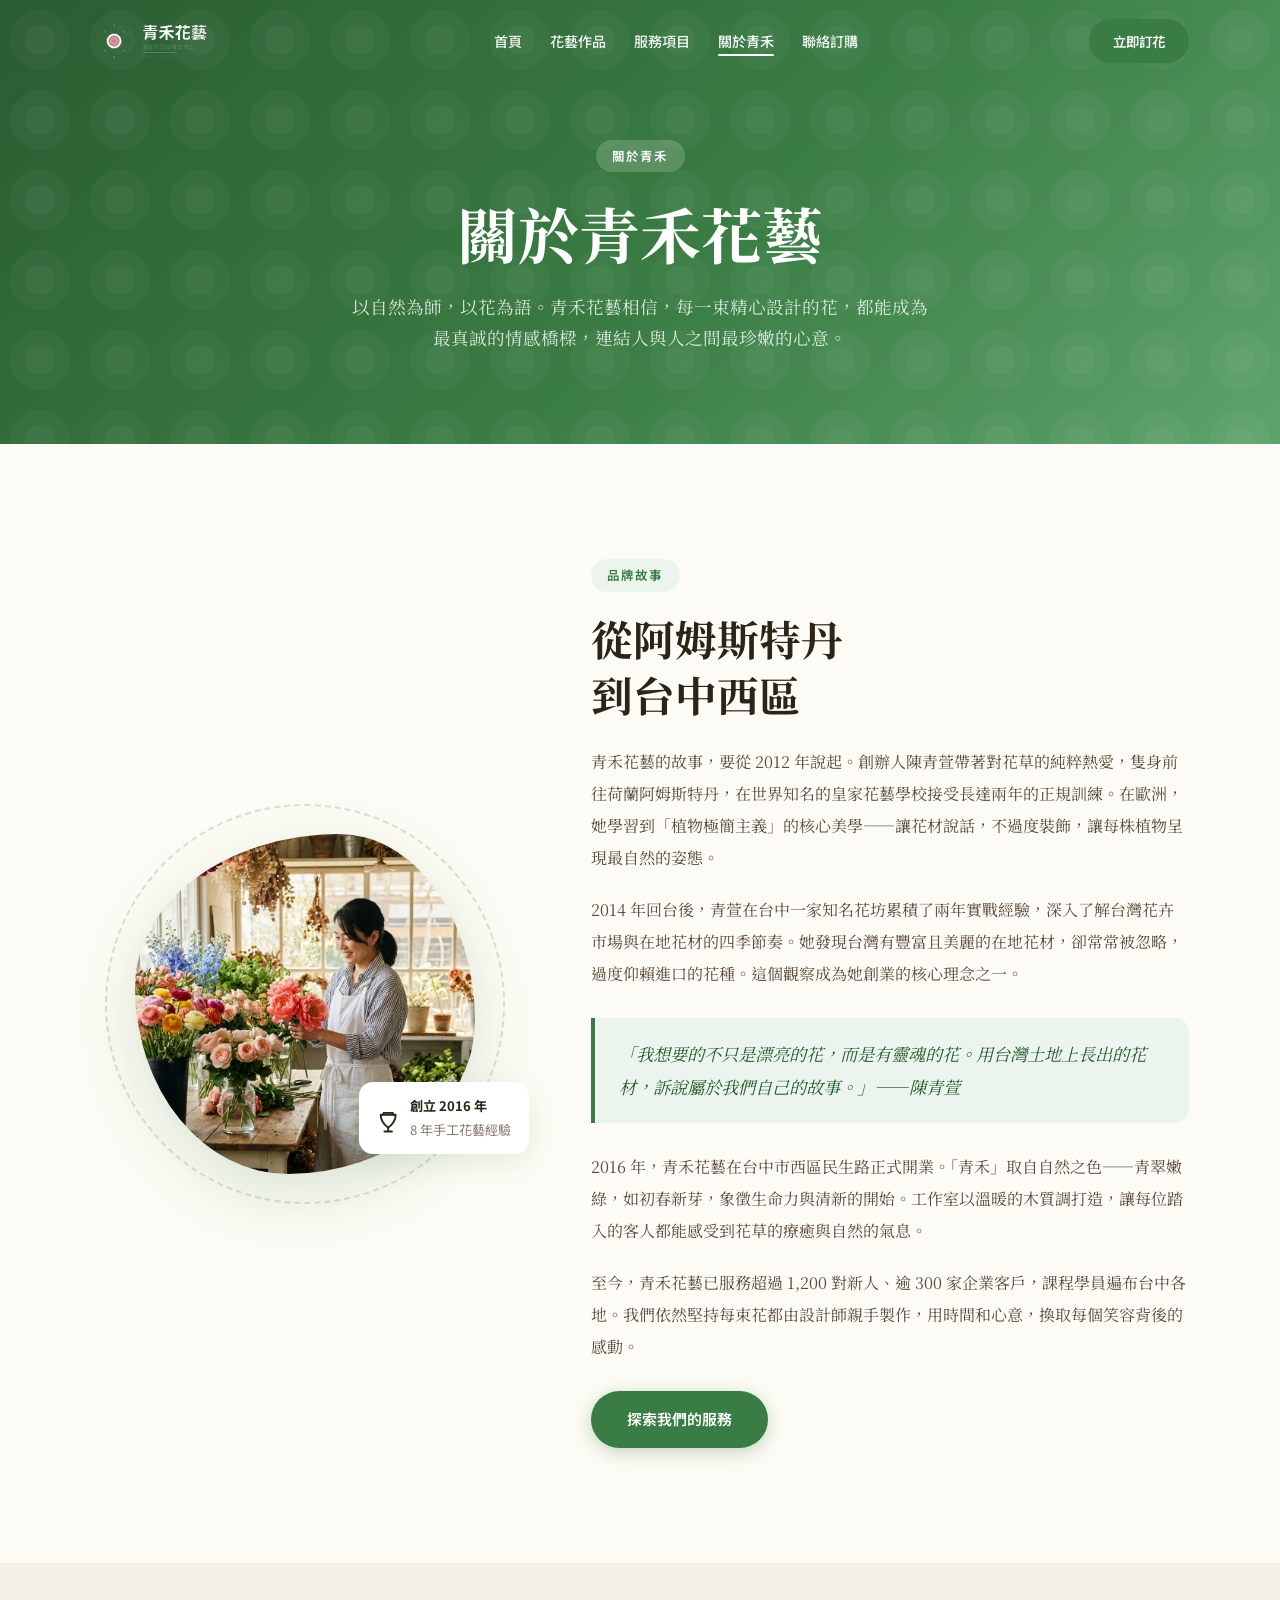
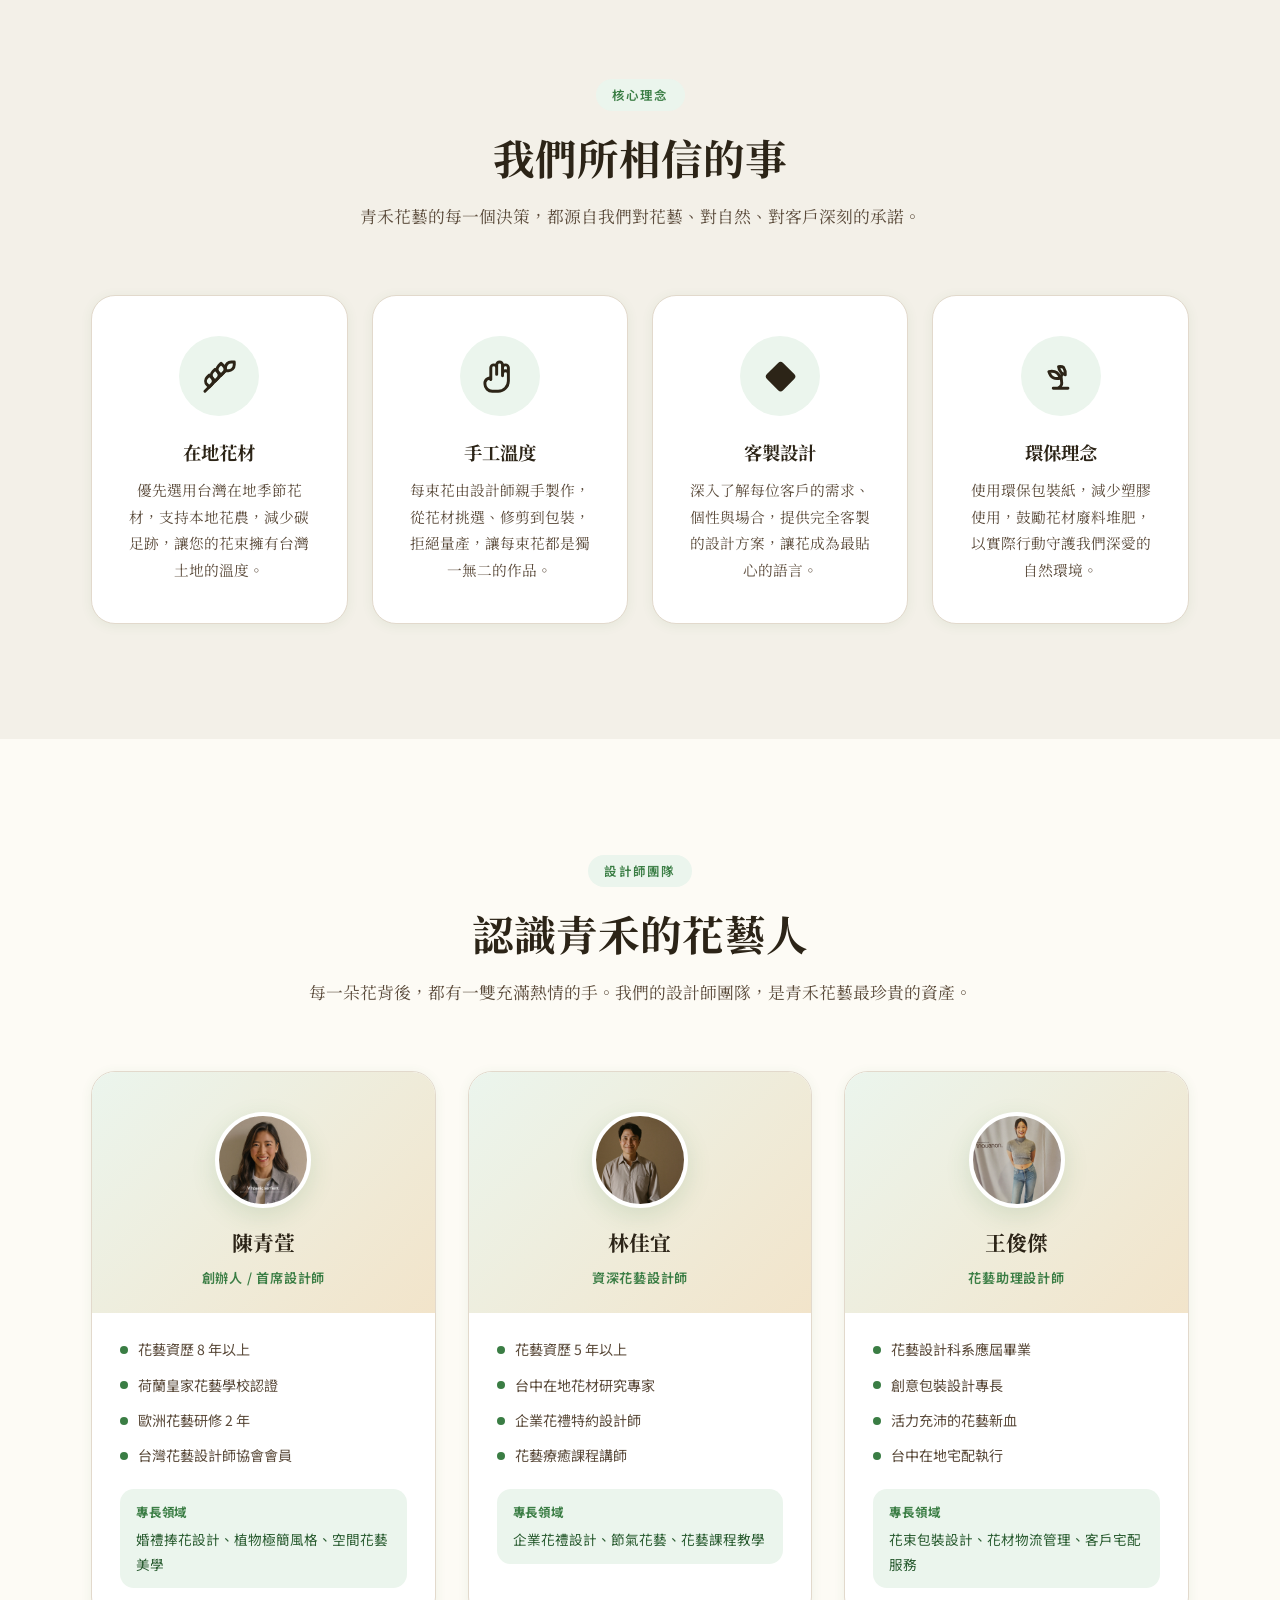
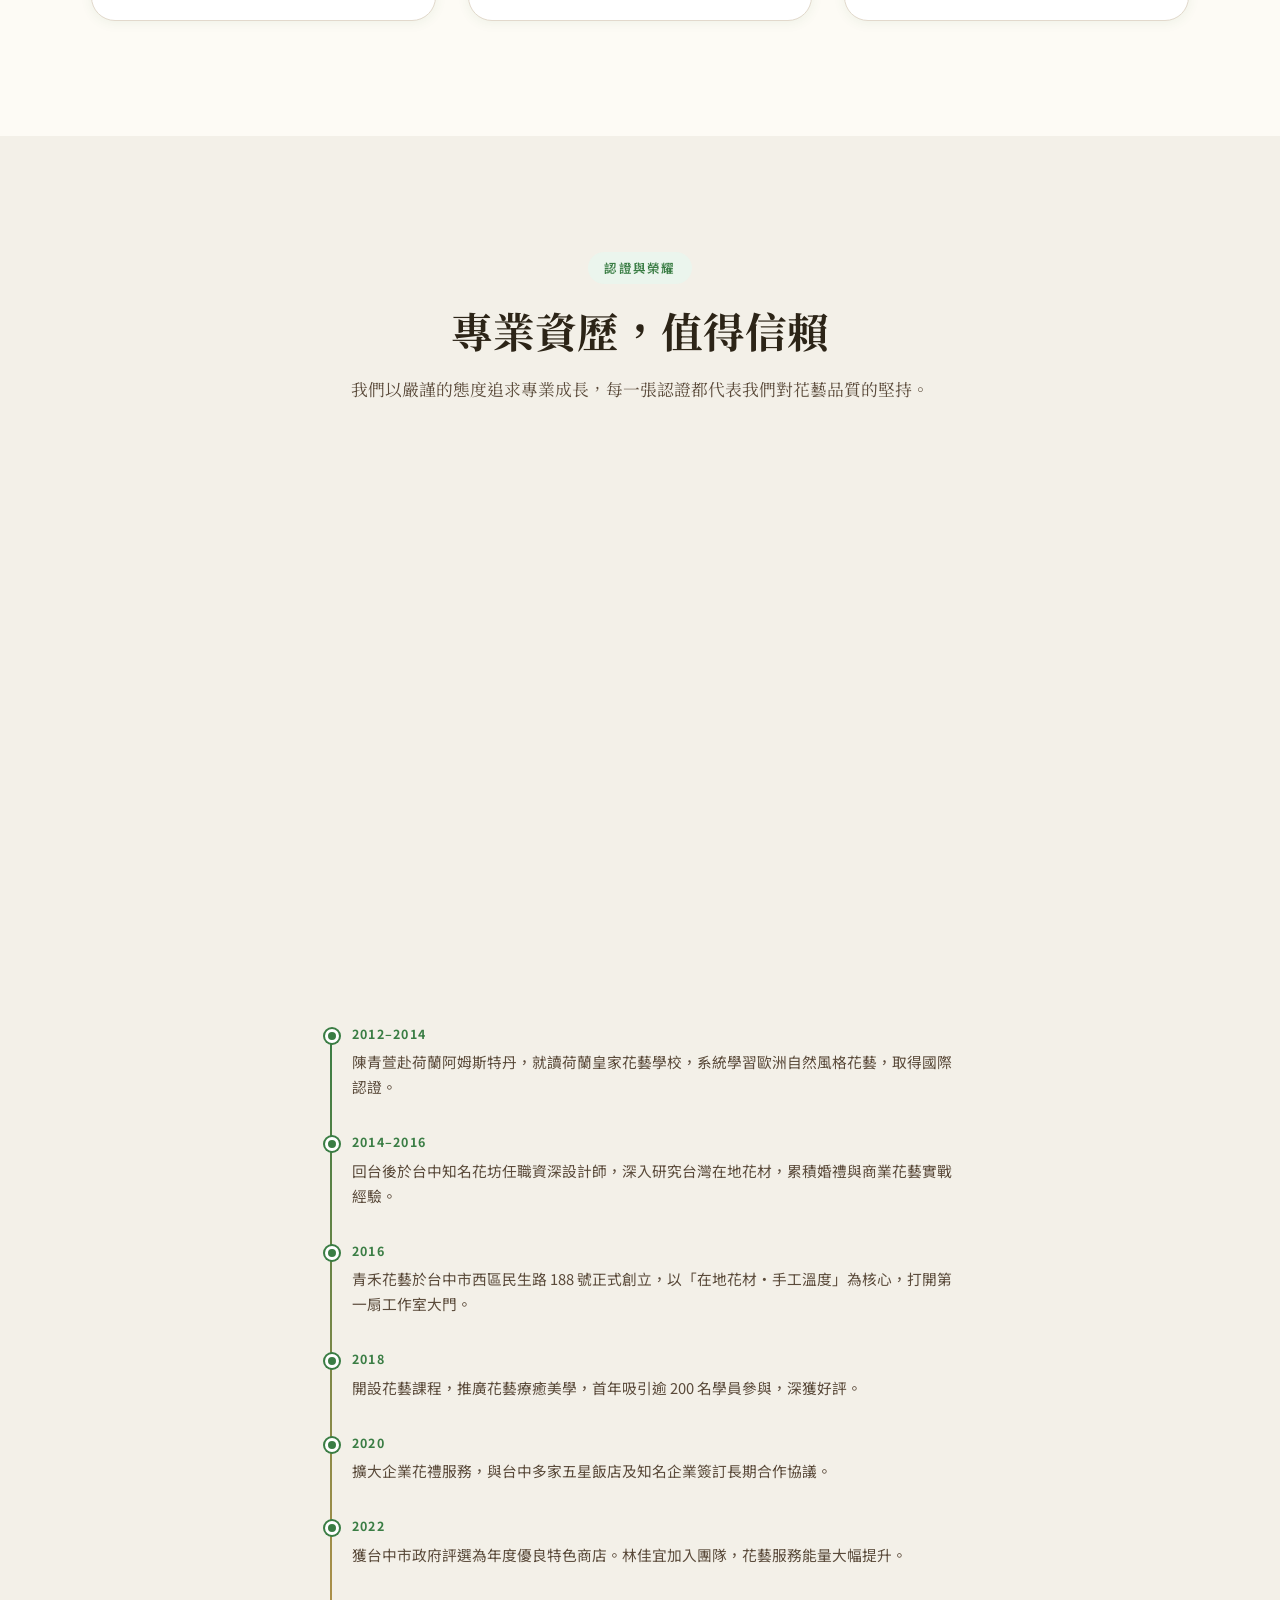
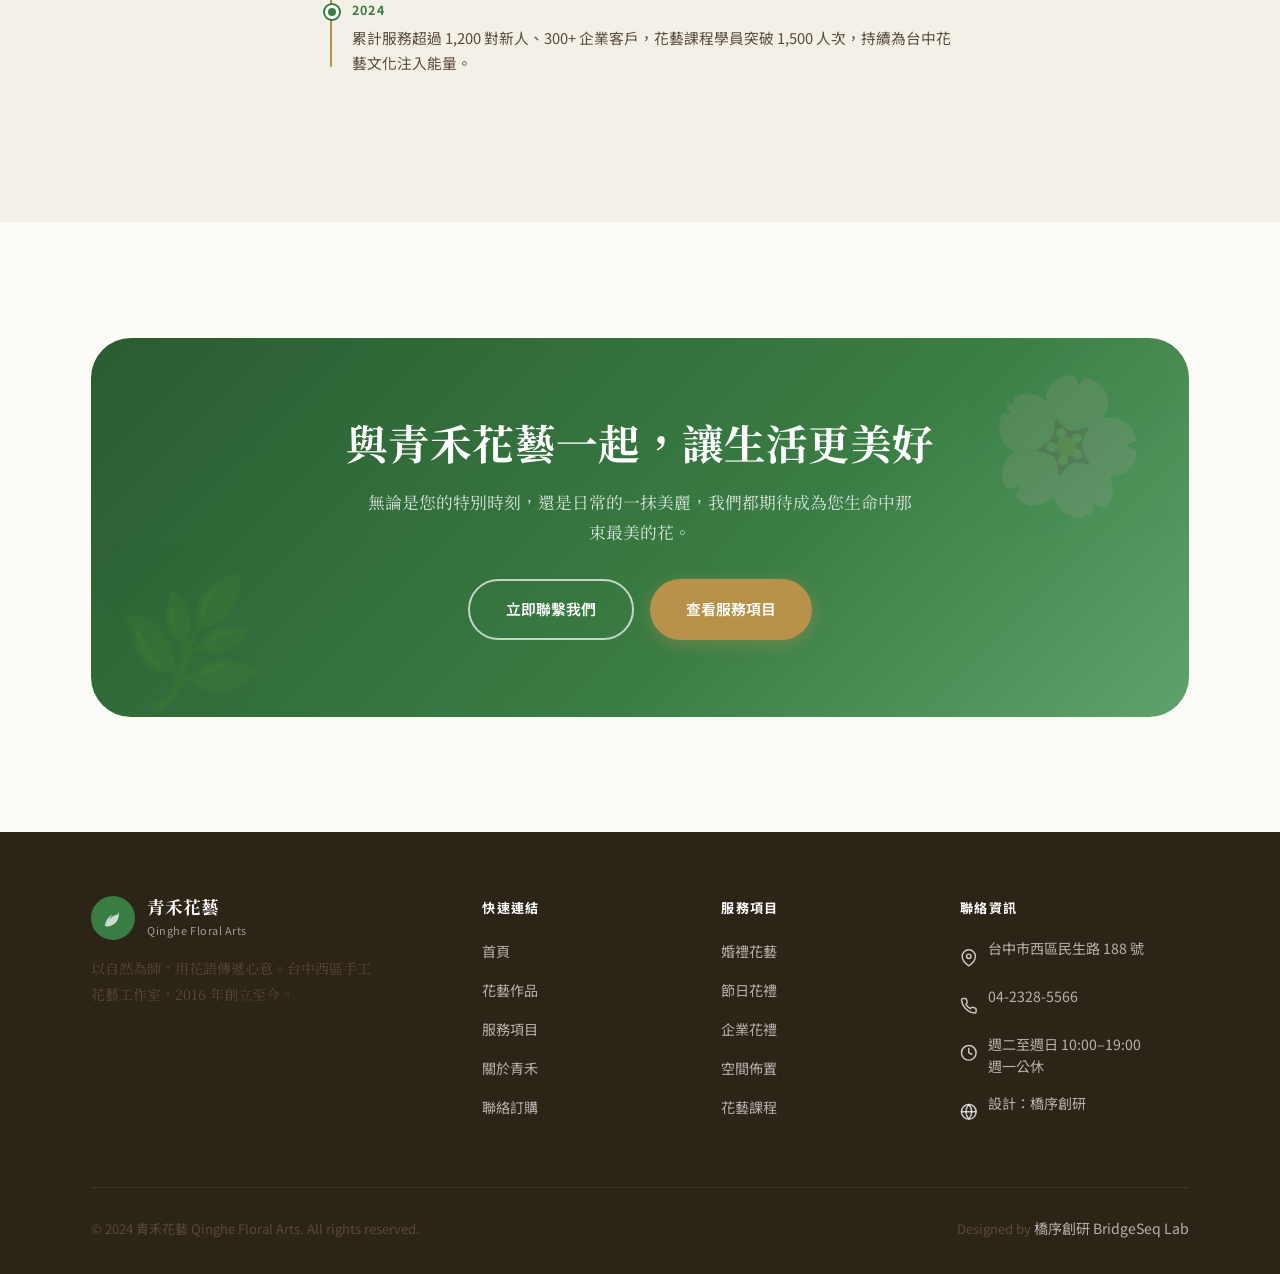
==== commit d28bc214: "fix: header logo 滾動消失 + nav 文字頂部變白色 1. 彩色 logo inline display:none 鎖死,滾動後 logo 消失 → 移除,改 CSS 控制 2. n" ====
--- a/about.html
+++ b/about.html
@@ -313,6 +313,16 @@
   .site-nav .logo-color { display:none; }
   .site-nav.scrolled .logo-white { display:none; }
   .site-nav.scrolled .logo-color { display:block; }
+
+  /* nav-link 顏色:頂部(深色 hero 上)用白色,滾動後(奶白底)用深色 */
+  .site-nav .nav-link { color: rgba(255,255,255,0.92); }
+  .site-nav .nav-link:hover,
+  .site-nav .nav-link.active { color: #fff; }
+  .site-nav .nav-link::after { background: #fff; }
+  .site-nav.scrolled .nav-link { color: var(--text-mid); }
+  .site-nav.scrolled .nav-link:hover,
+  .site-nav.scrolled .nav-link.active { color: var(--primary); }
+  .site-nav.scrolled .nav-link::after { background: var(--primary); }
 </style>
 </head>
 <body>
@@ -328,8 +338,8 @@
   <div class="container">
     <div class="nav-inner">
       <a href="index.html" class="nav-logo">
-        <img src="logos/qinghe-florist-logo-white.png" alt="R���" class="logo-white" style="height:46px;width:auto;">
-          <img src="logos/qinghe-florist-logo.png" alt="R���" class="logo-color" style="height:46px;width:auto;display:none;">
+        <img src="logos/qinghe-florist-logo-white.png" alt="青禾花藝" class="logo-white" style="height:46px;width:auto;">
+          <img src="logos/qinghe-florist-logo.png" alt="青禾花藝" class="logo-color" style="height:46px;width:auto">
       </a>
       <ul class="nav-links">
         <li><a href="index.html" class="nav-link">首頁</a></li>
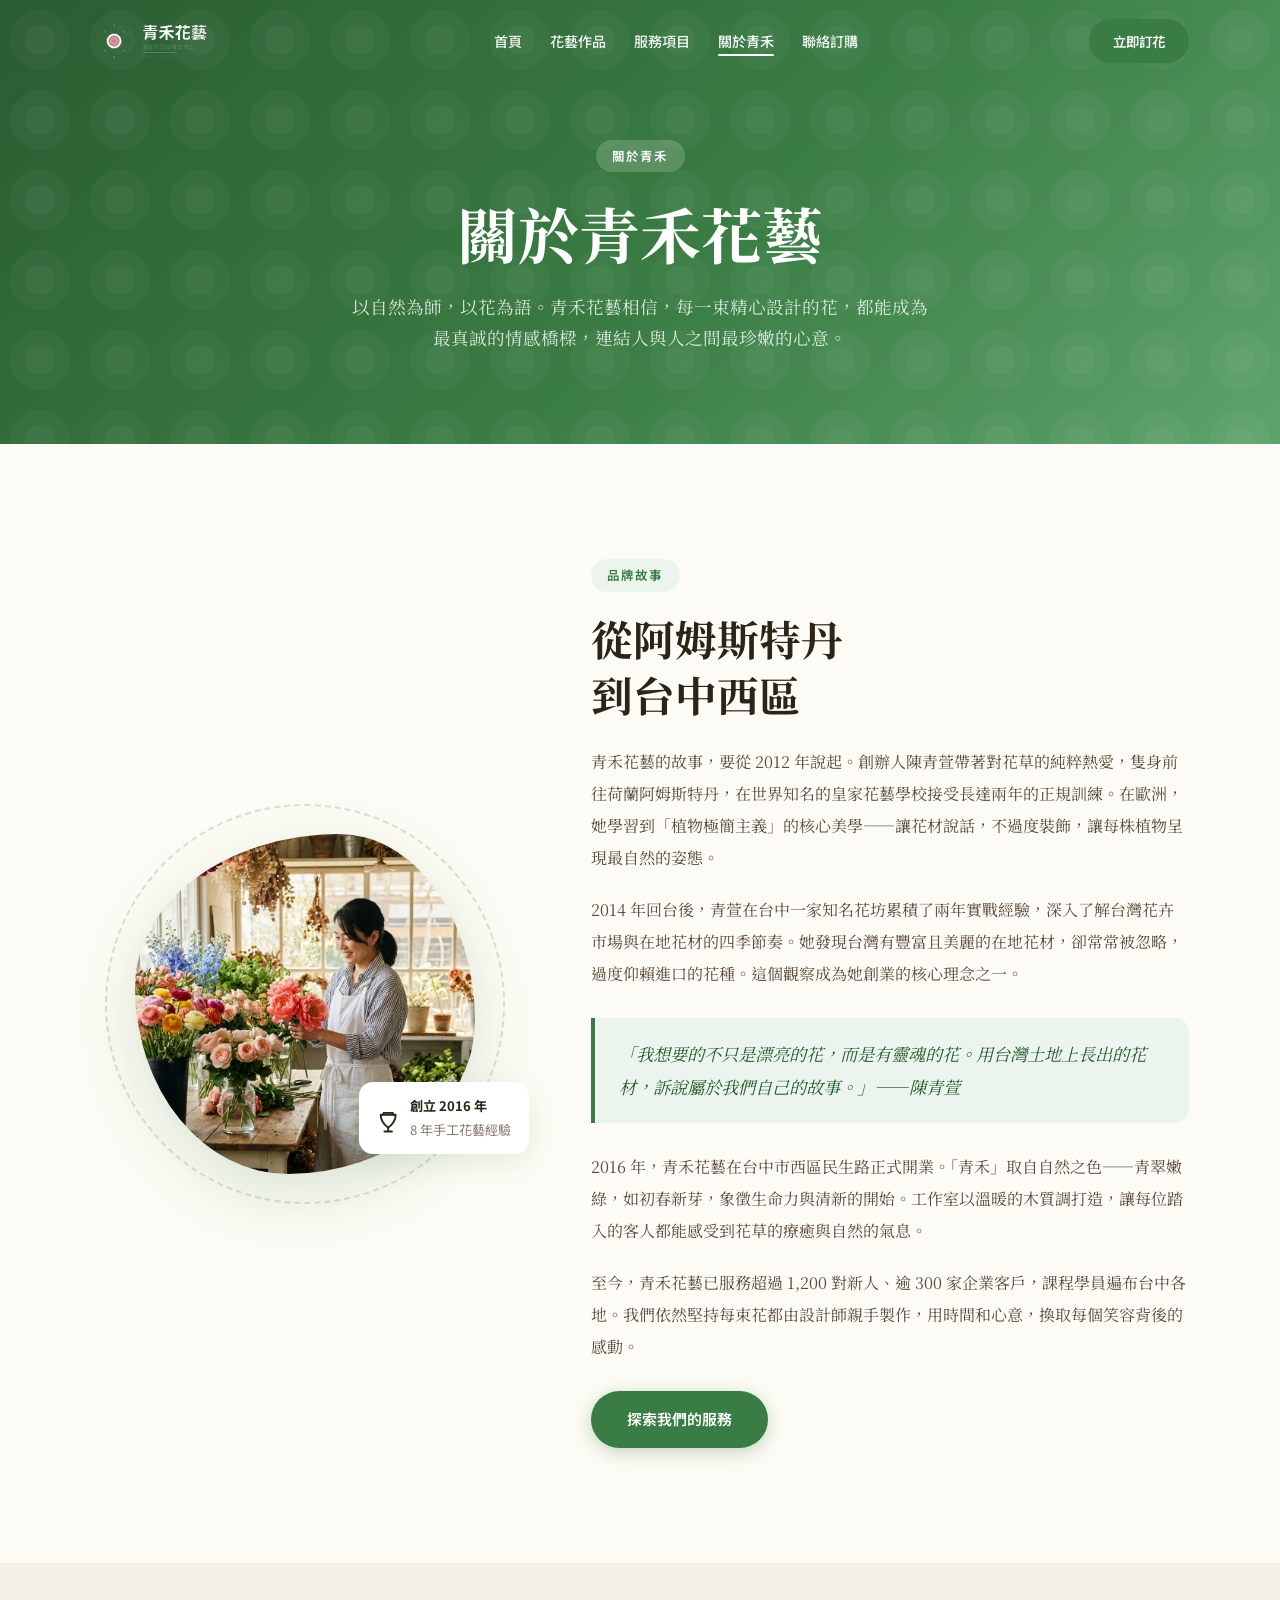
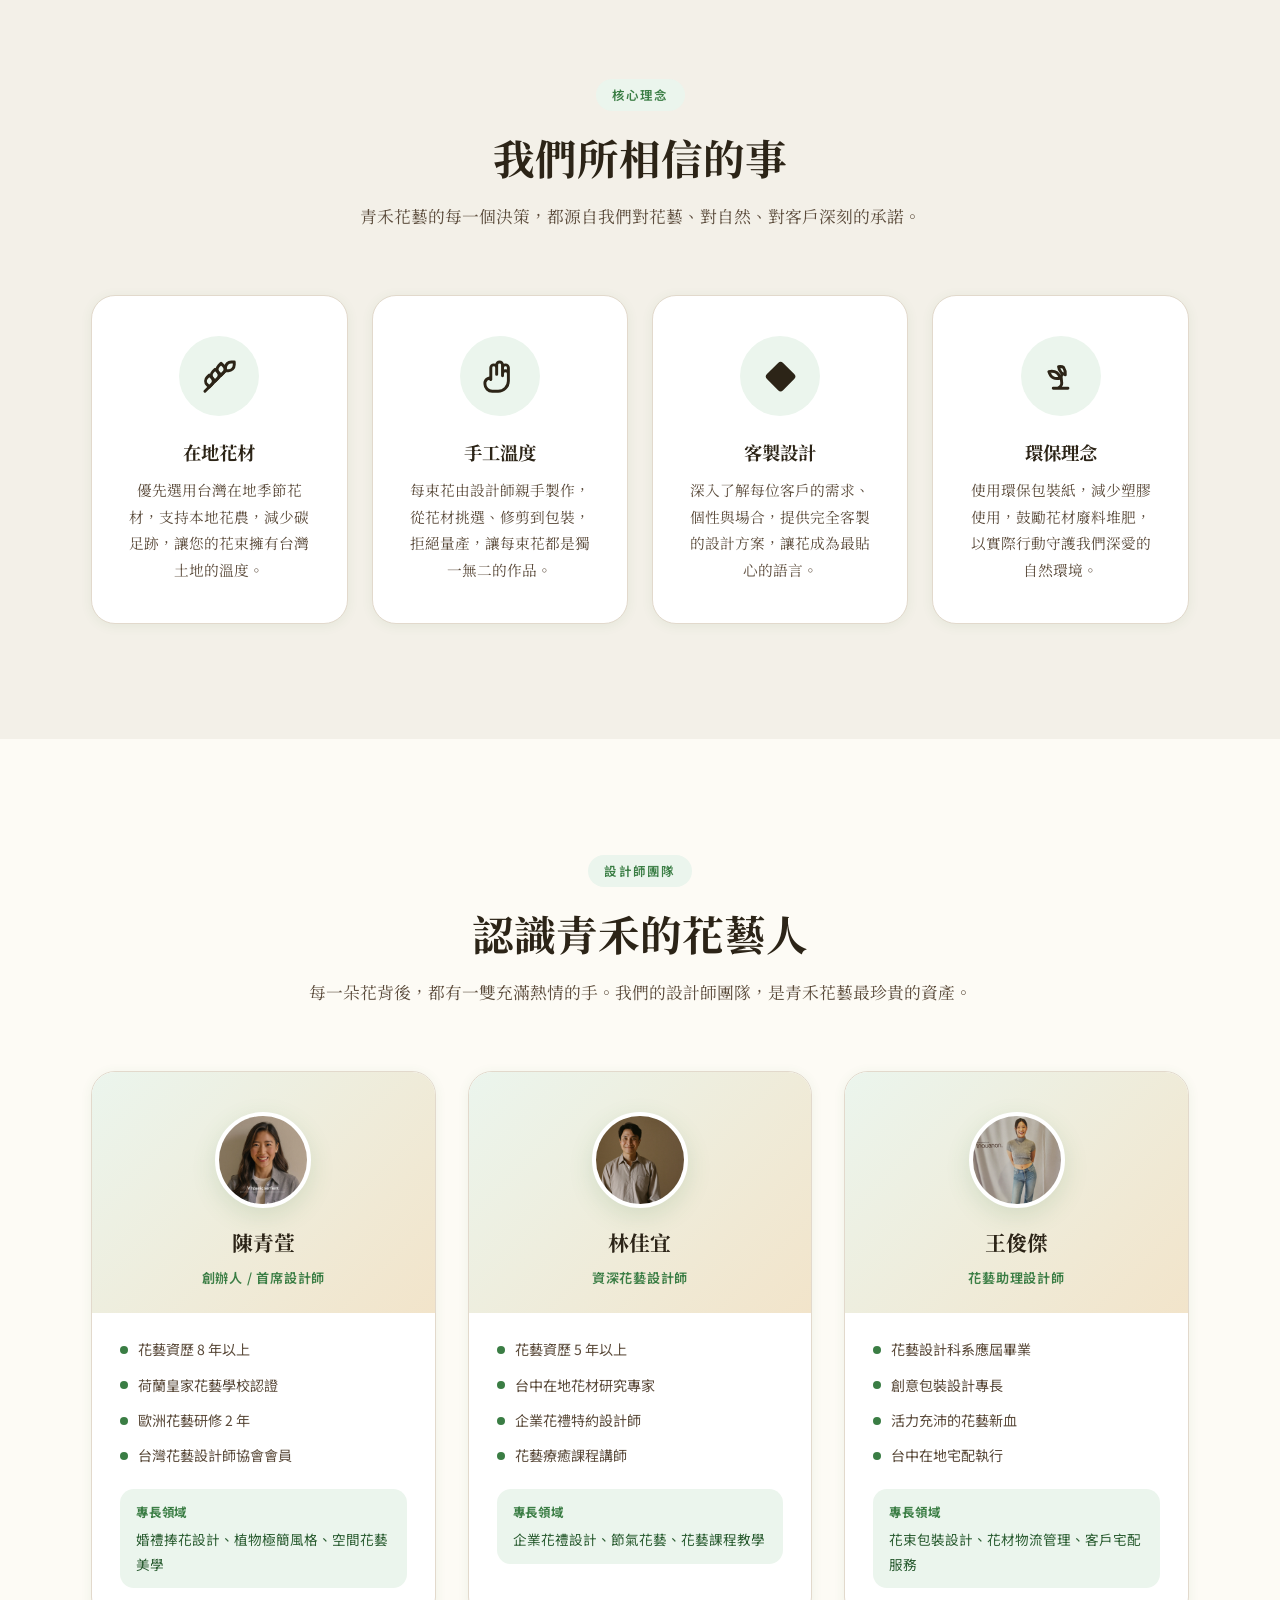
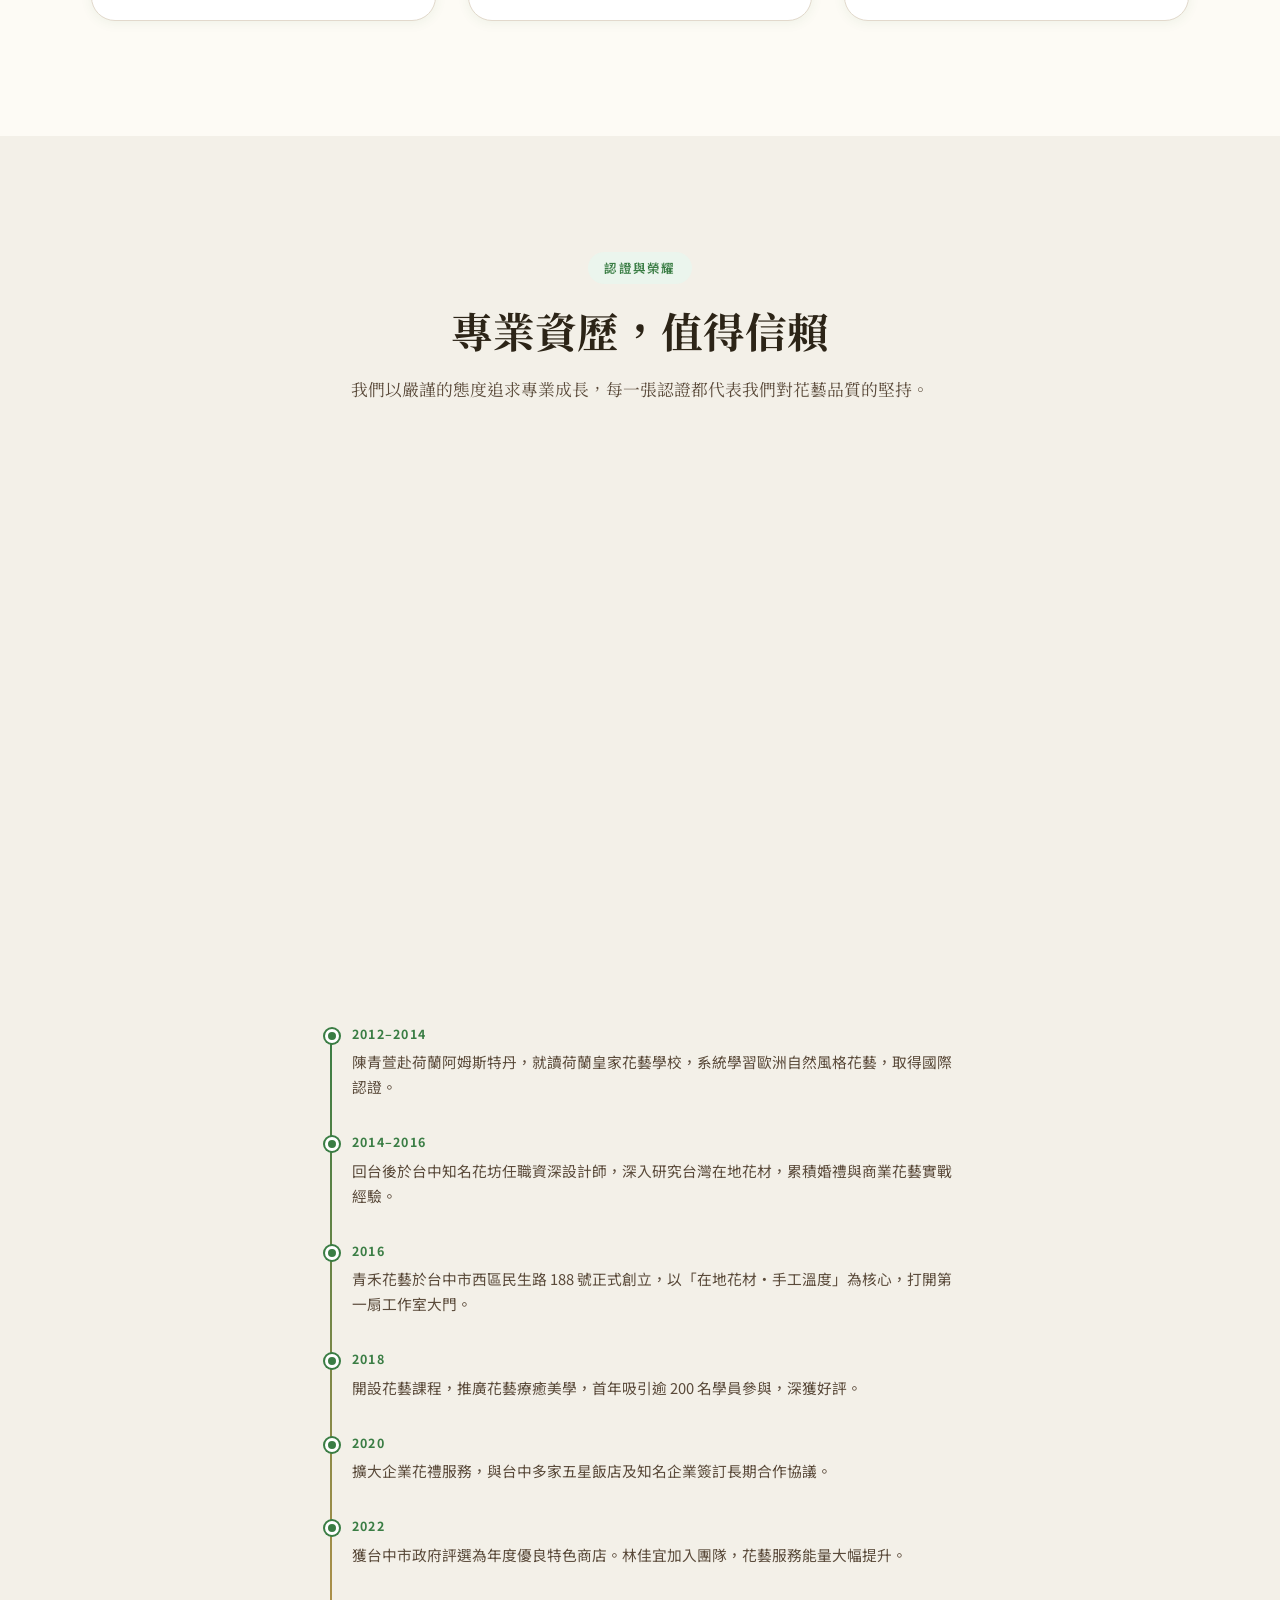
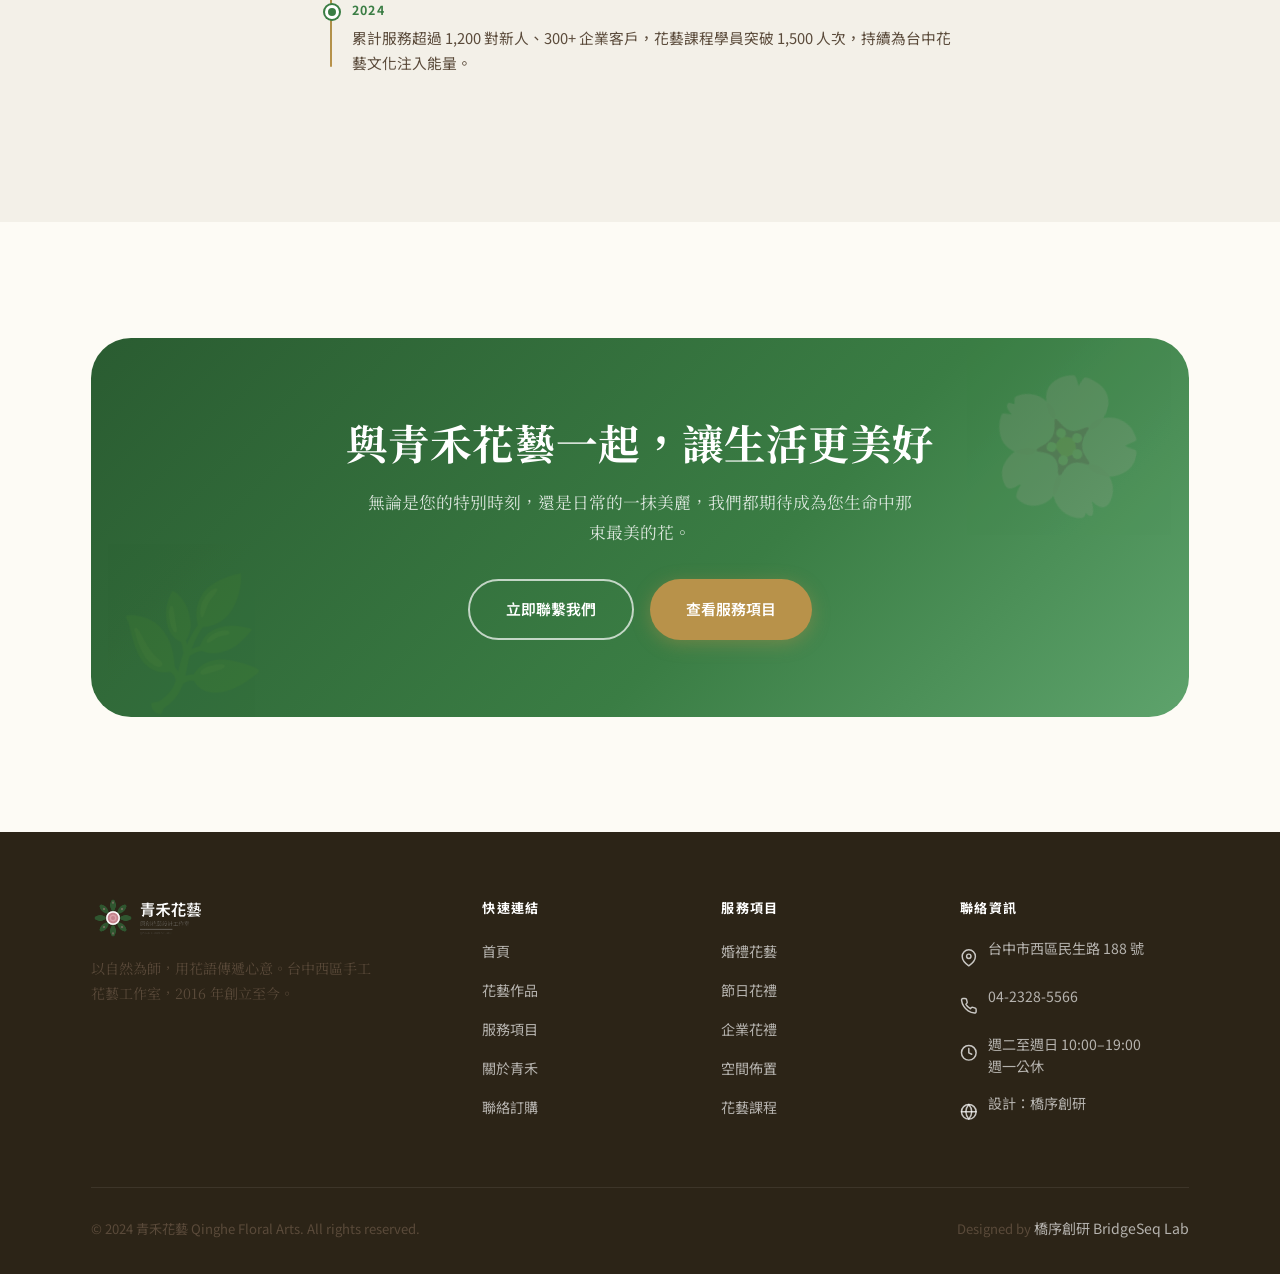
==== commit 584cec0a: "fix: unified footer logo PNG (about.html)" ====
--- a/about.html
+++ b/about.html
@@ -616,13 +616,7 @@
   <div class="container">
     <div class="footer-grid">
       <div class="footer-brand">
-        <div class="nav-logo" style="margin-bottom: 16px;">
-          <div class="nav-logo-icon"><svg xmlns="http://www.w3.org/2000/svg" viewBox="0 0 24 24" width="1em" height="1em" fill="currentColor" style="display:inline-block;vertical-align:middle"><path d="M17 8C8 10 5.9 16.17 3.82 19.66A1 1 0 0 0 4.64 21c7.31-.42 13.36-4.85 13.36-13v-1.34l-1-1z"/><path d="M3 21c0-5.33 4-10.67 8-13"/></svg></div>
-          <div class="nav-logo-text">
-            <span class="nav-logo-name">青禾花藝</span>
-            <span class="nav-logo-sub">Qinghe Floral Arts</span>
-          </div>
-        </div>
+        <img src="./logos/qinghe-florist-logo-white.png" alt="青禾花藝" style="height:44px;width:auto;display:block;margin-bottom:16px;">
         <p>以自然為師，用花語傳遞心意。台中西區手工花藝工作室，2016 年創立至今。</p>
       </div>
       <div>
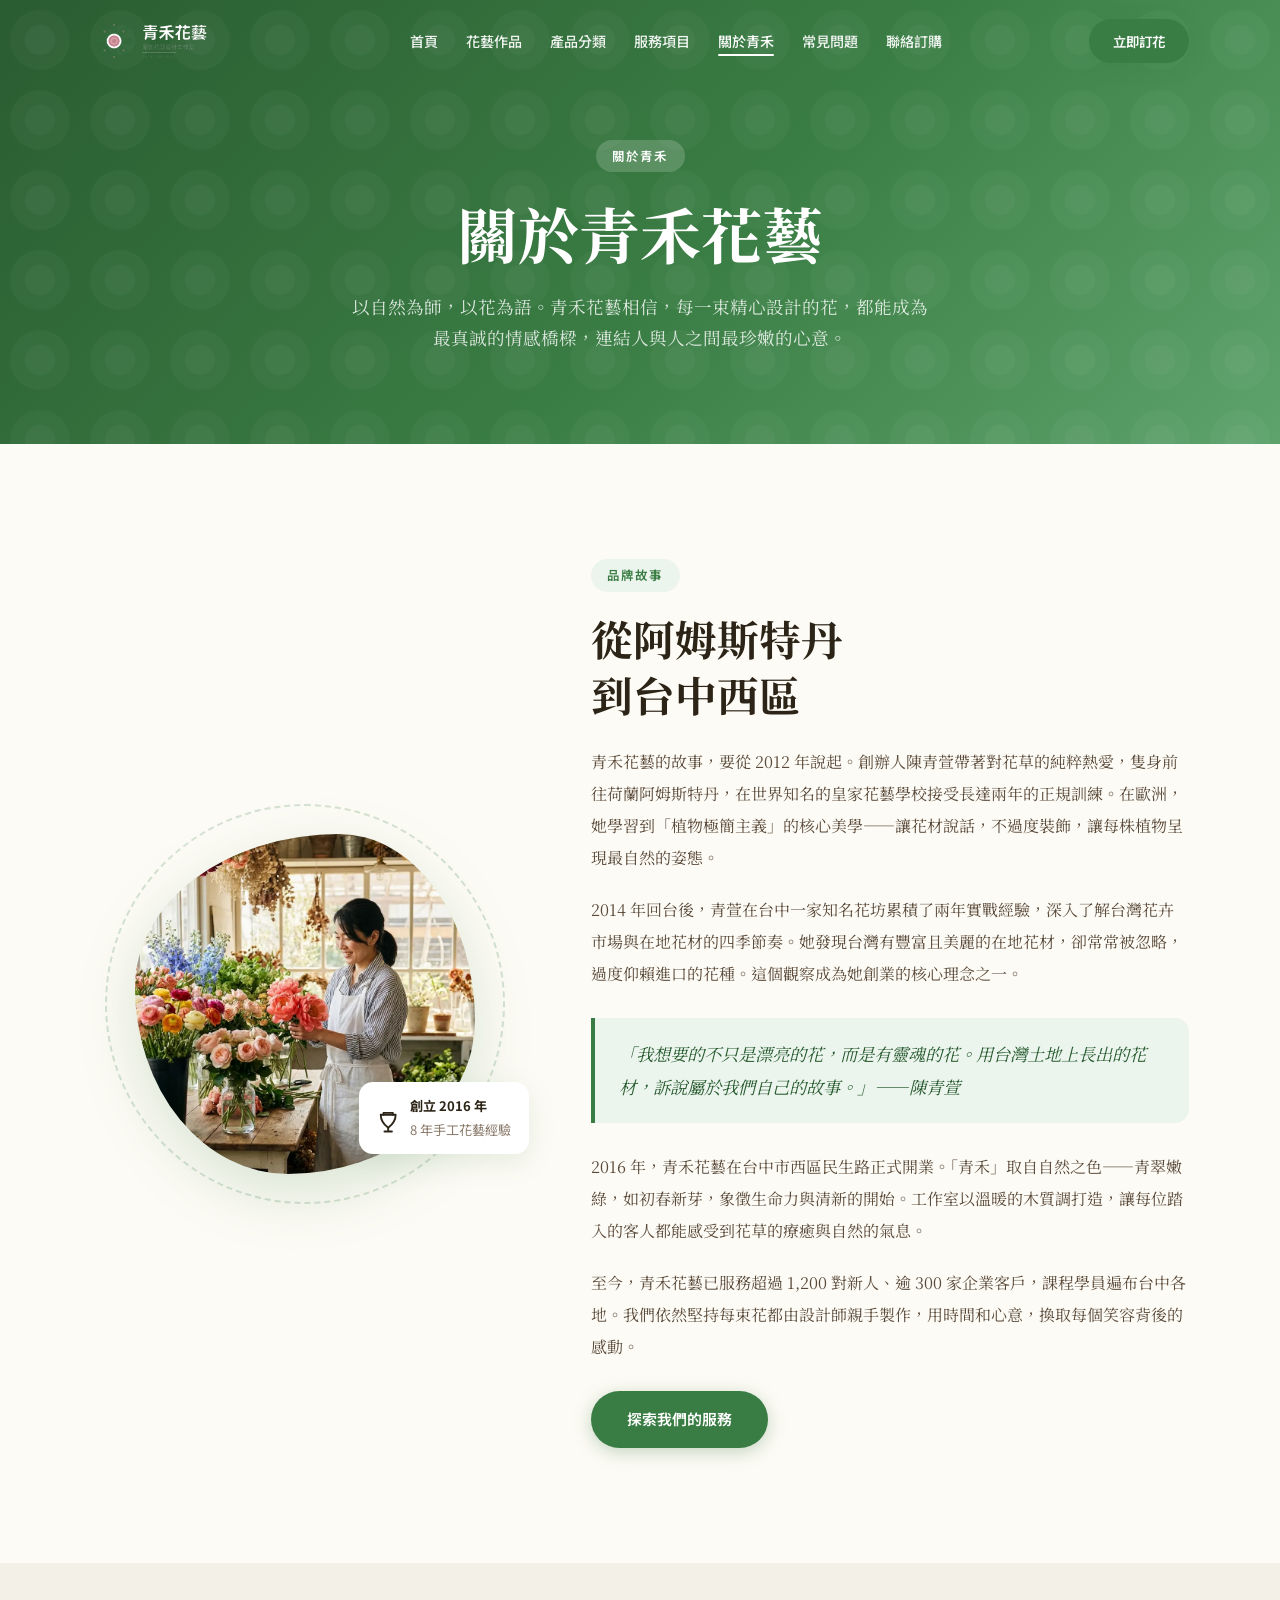
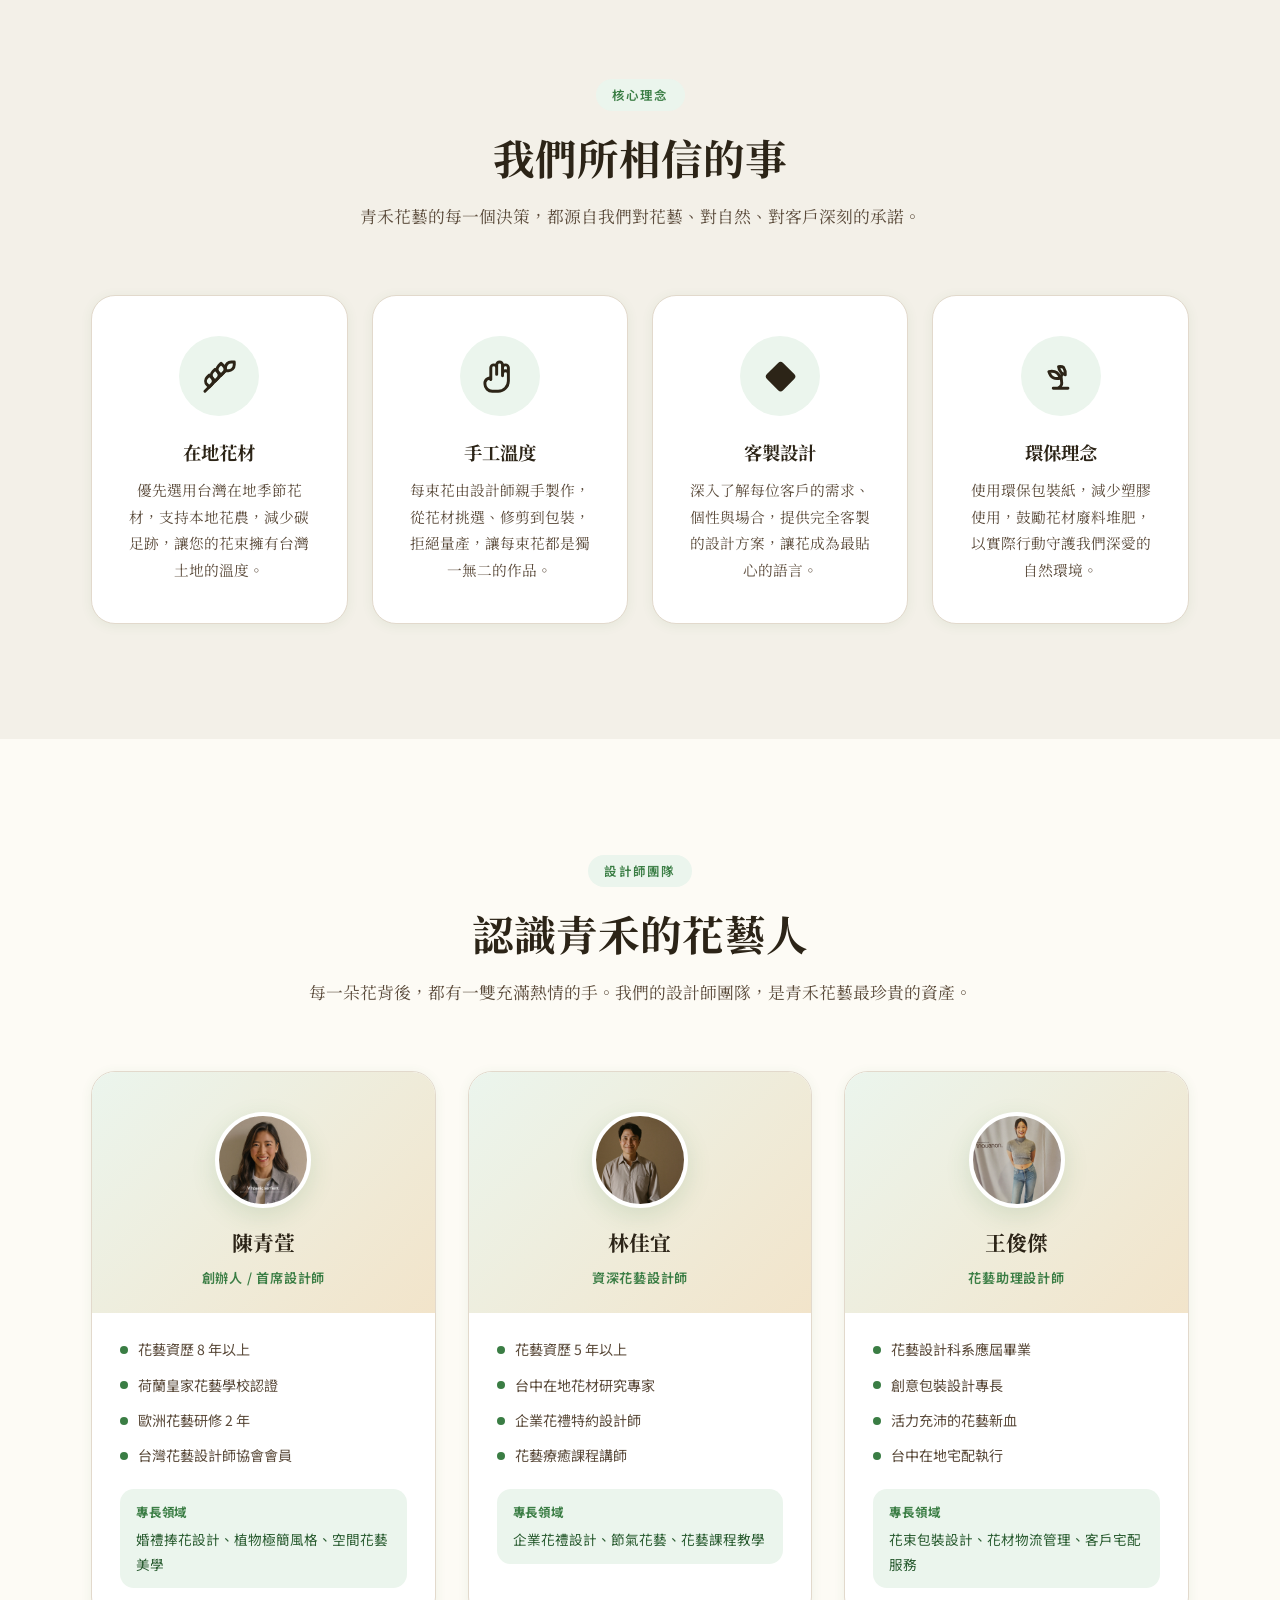
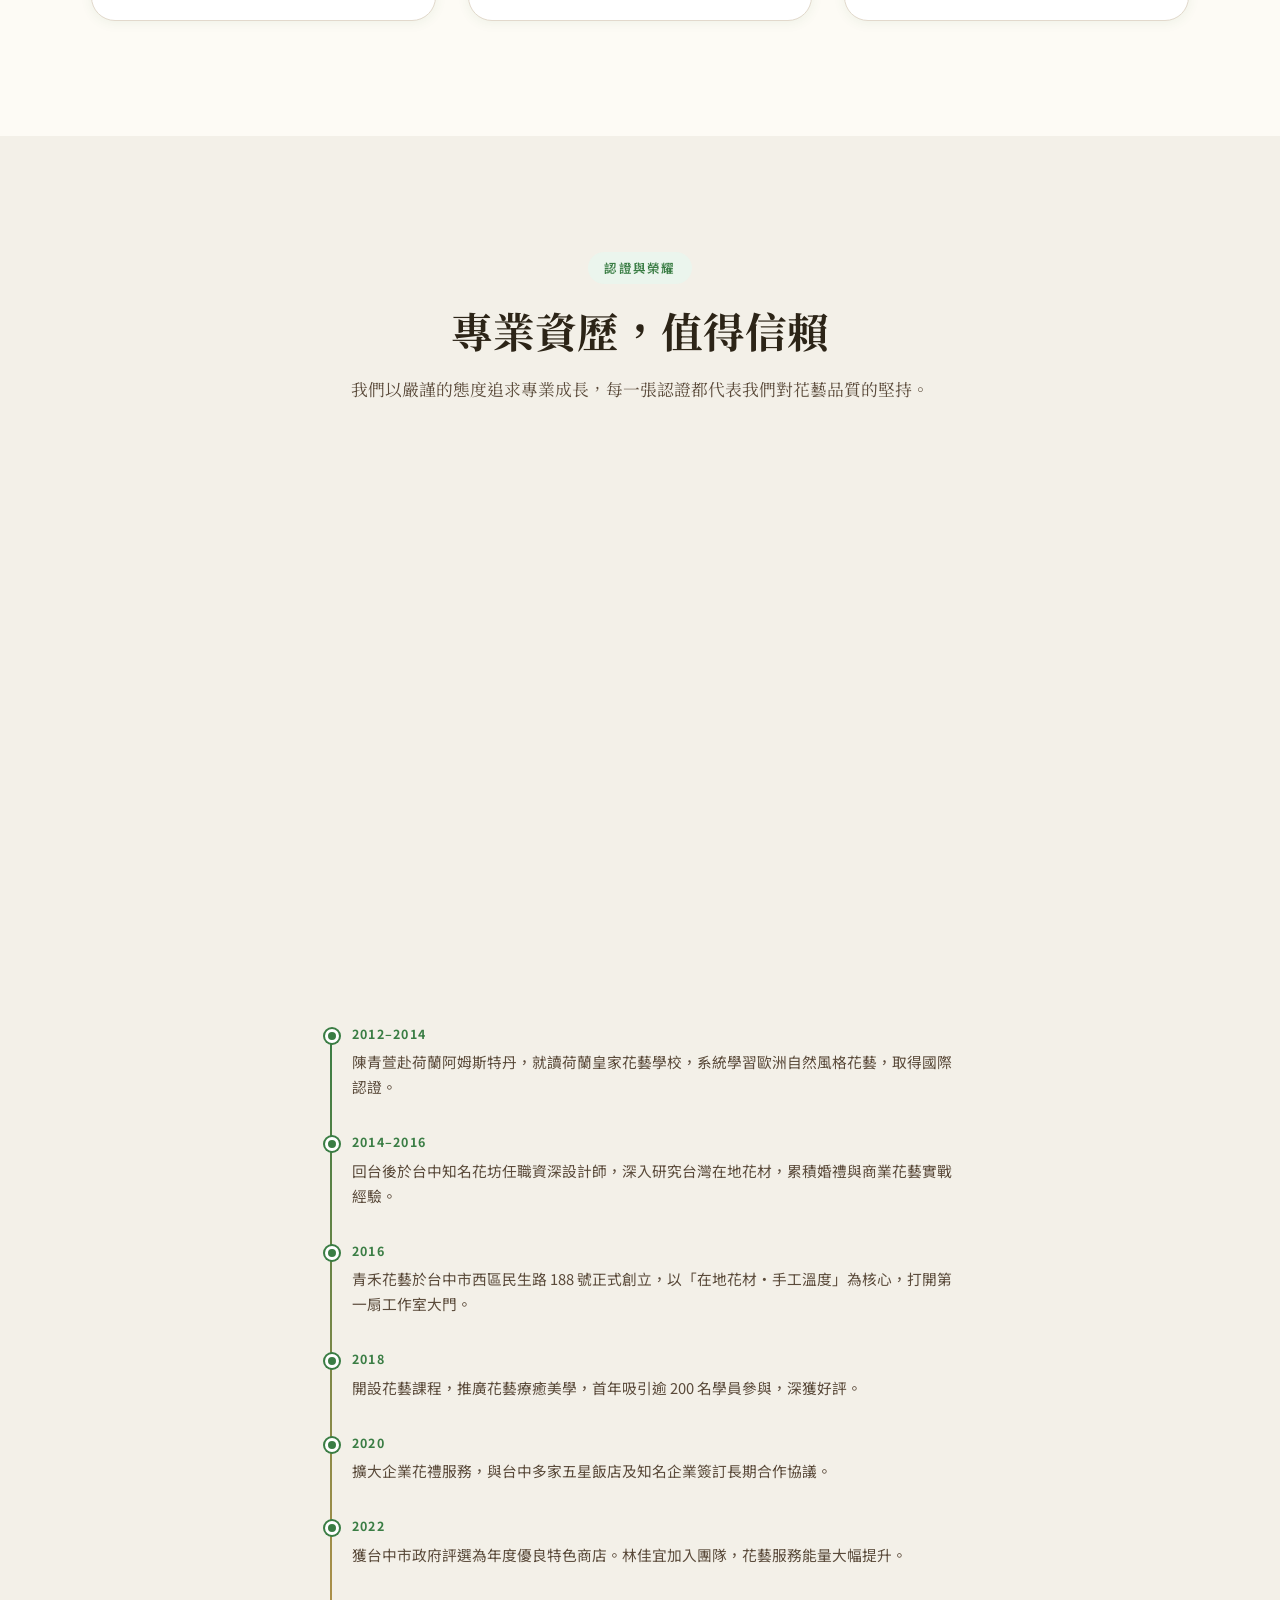
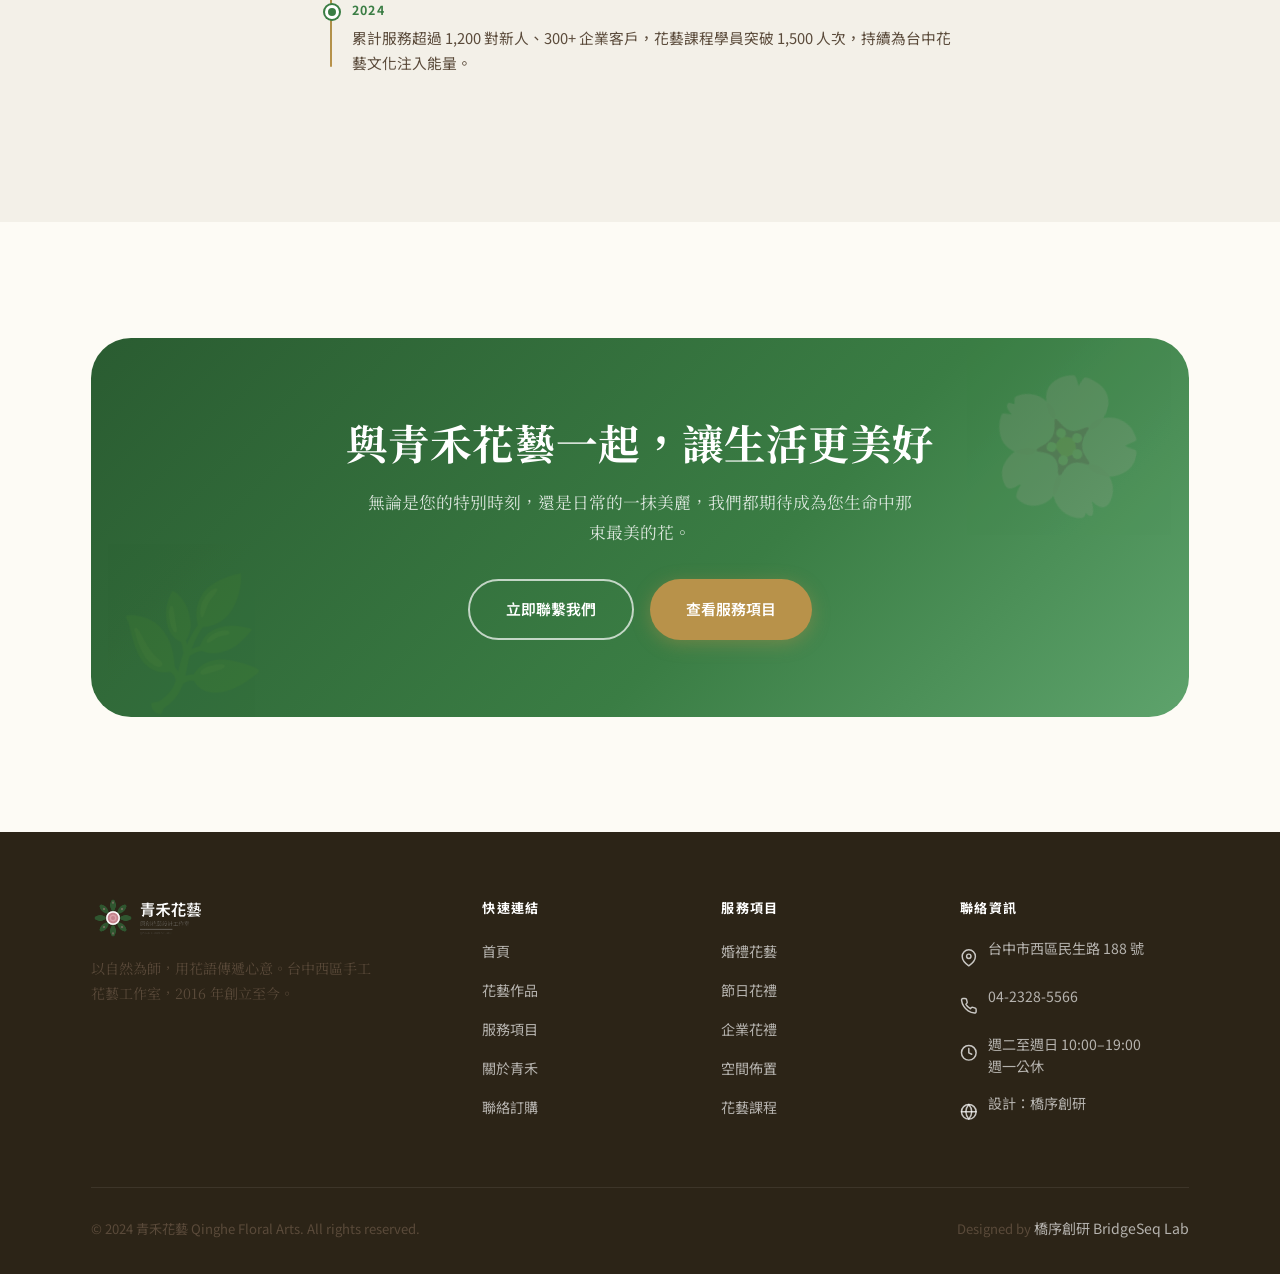
==== commit fdf4f6b6: "feat: 新增產品分類頁 category.html + 常見問題 faq.html 補上型錄/詢價型網站的兩個基礎頁面： - category.html 產品分類（婚禮/手工花束/企業花禮/節慶 " ====
--- a/about.html
+++ b/about.html
@@ -343,10 +343,10 @@
       </a>
       <ul class="nav-links">
         <li><a href="index.html" class="nav-link">首頁</a></li>
-        <li><a href="products.html" class="nav-link">花藝作品</a></li>
+        <li><a href="products.html" class="nav-link">花藝作品</a></li><li><a href="category.html" class="nav-link">產品分類</a></li>
         <li><a href="services.html" class="nav-link">服務項目</a></li>
         <li><a href="about.html" class="nav-link active">關於青禾</a></li>
-        <li><a href="contact.html" class="nav-link">聯絡訂購</a></li>
+        <li><a href="faq.html" class="nav-link">常見問題</a></li><li><a href="contact.html" class="nav-link">聯絡訂購</a></li>
       </ul>
       <a href="contact.html" class="btn btn-primary nav-cta">立即訂花</a>
       <button class="nav-hamburger" aria-label="開啟選單"><span></span><span></span><span></span></button>
@@ -359,6 +359,7 @@
   <button class="nav-mobile-close">✕</button>
   <a href="index.html" class="nav-link">首頁</a>
   <a href="products.html" class="nav-link">花藝作品</a>
+  <a href="category.html" class="nav-link">產品分類</a>
   <a href="services.html" class="nav-link">服務項目</a>
   <a href="about.html" class="nav-link active">關於青禾</a>
   <a href="contact.html" class="nav-link">聯絡訂購</a>
